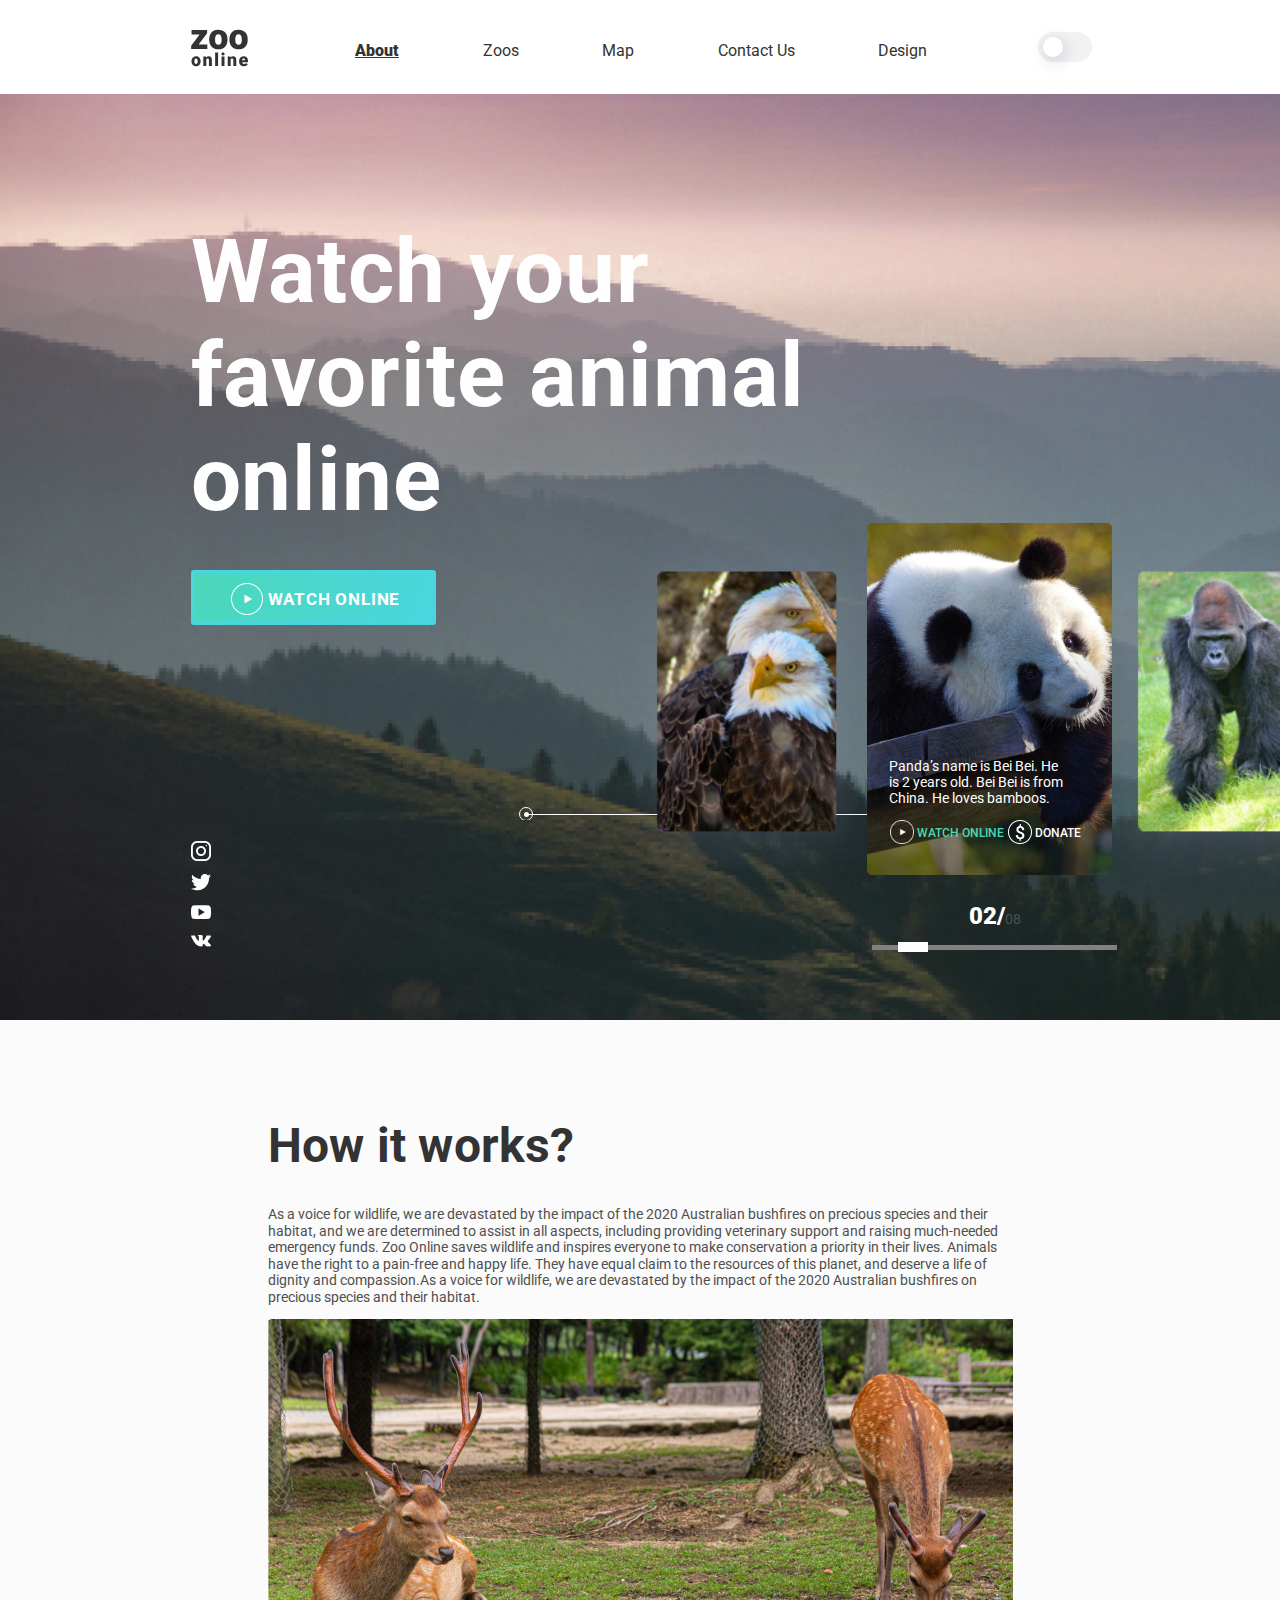
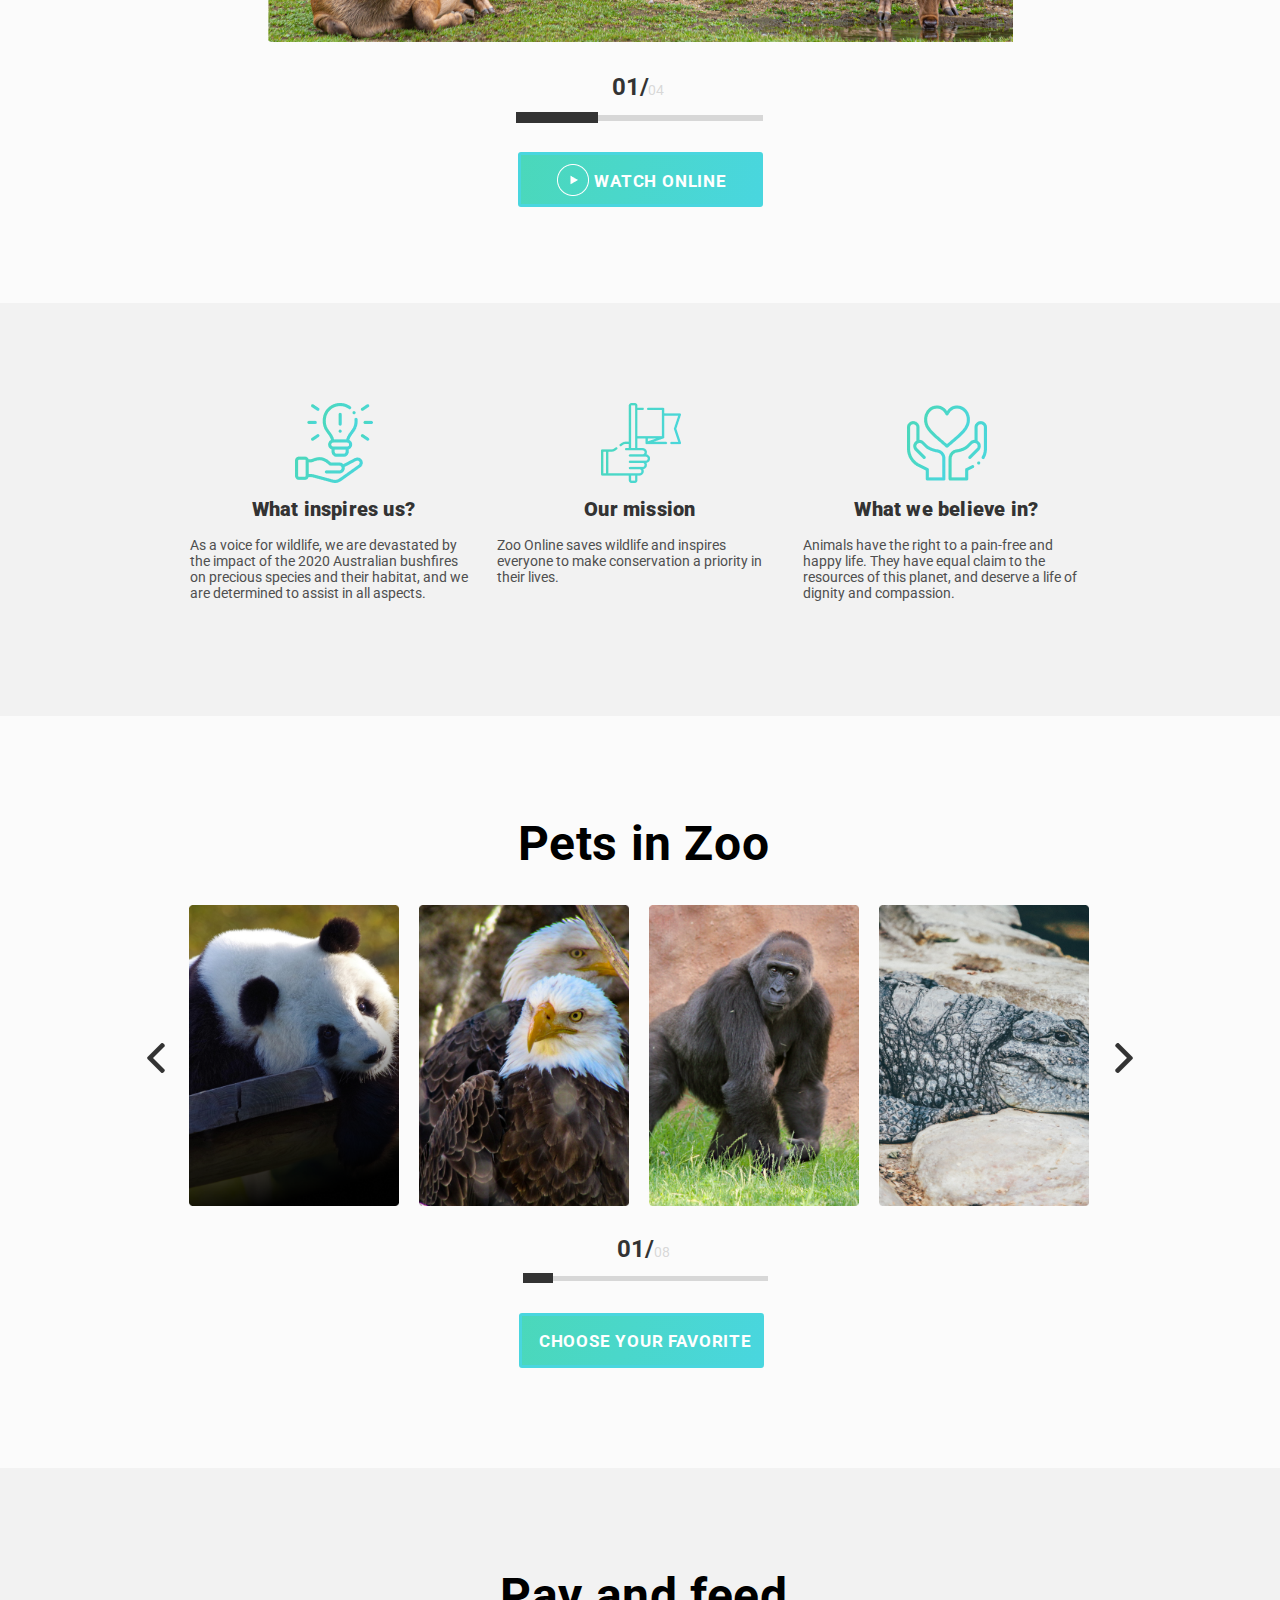
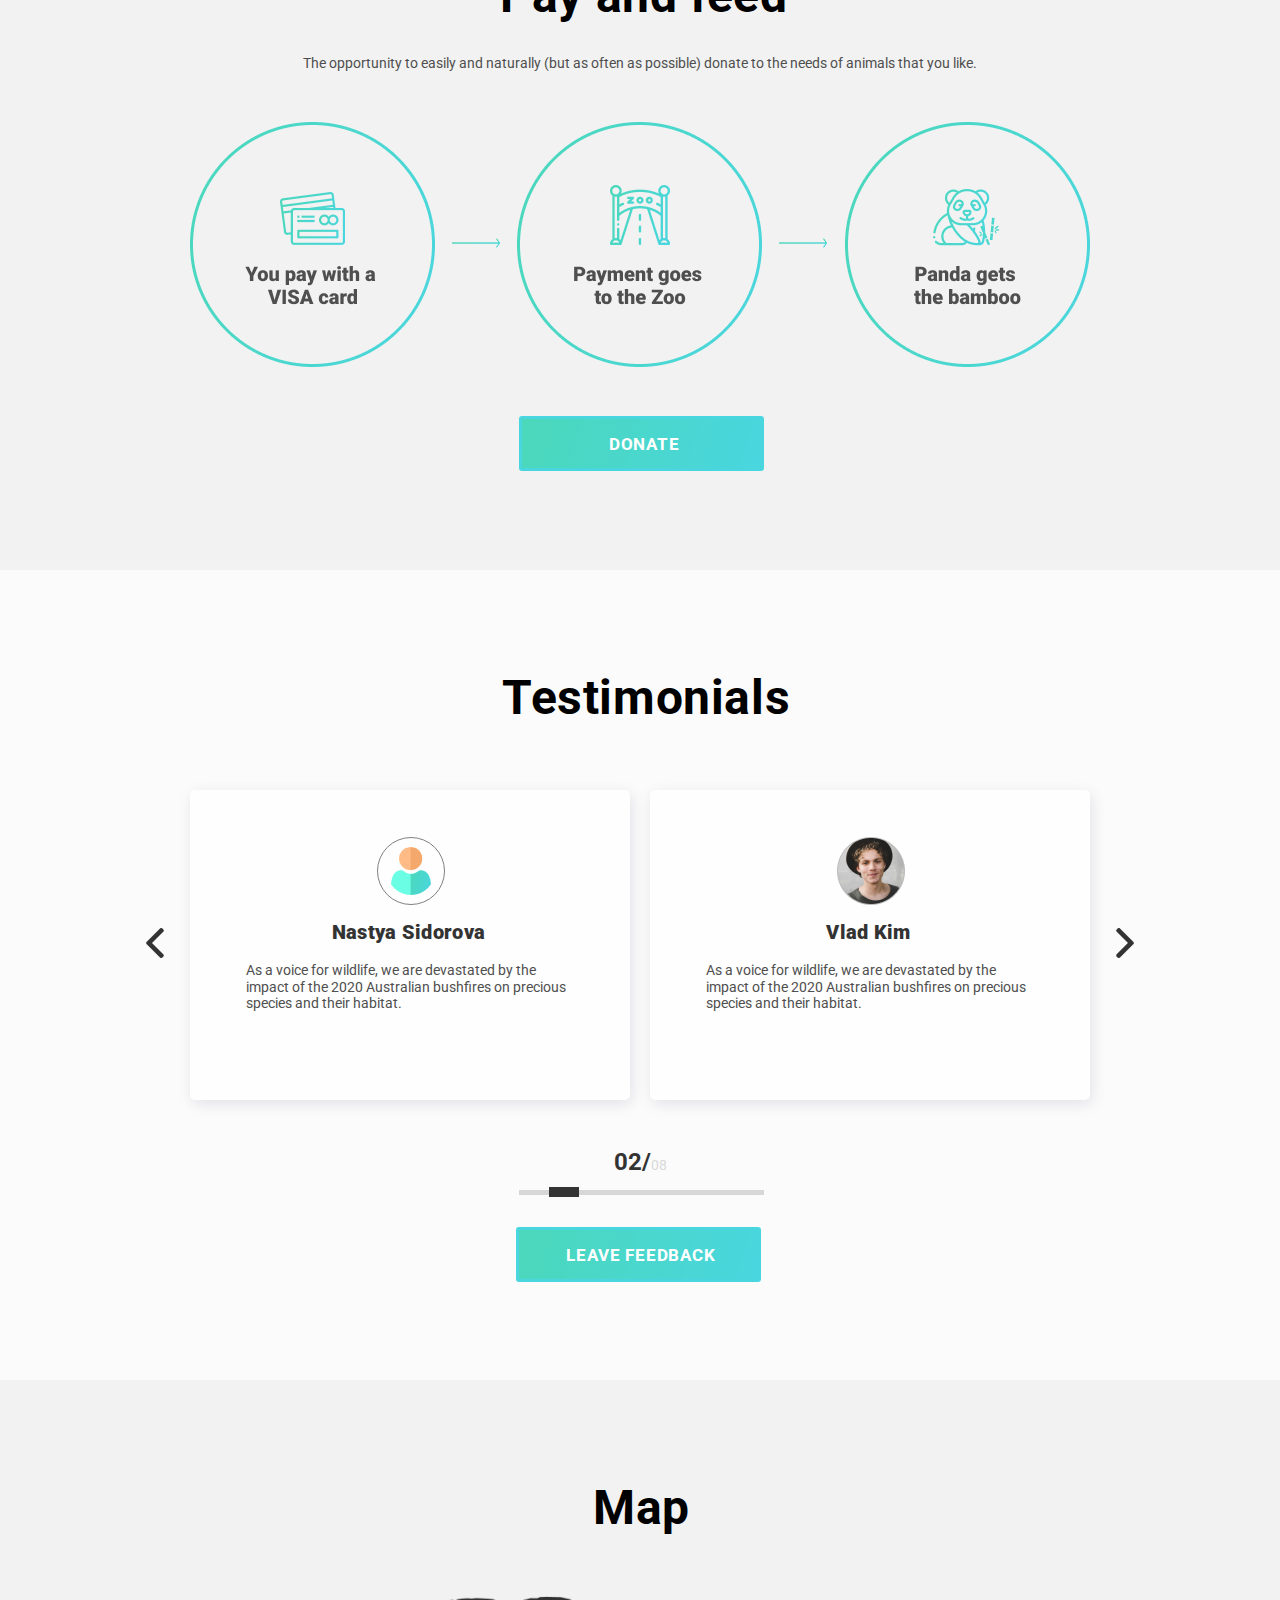
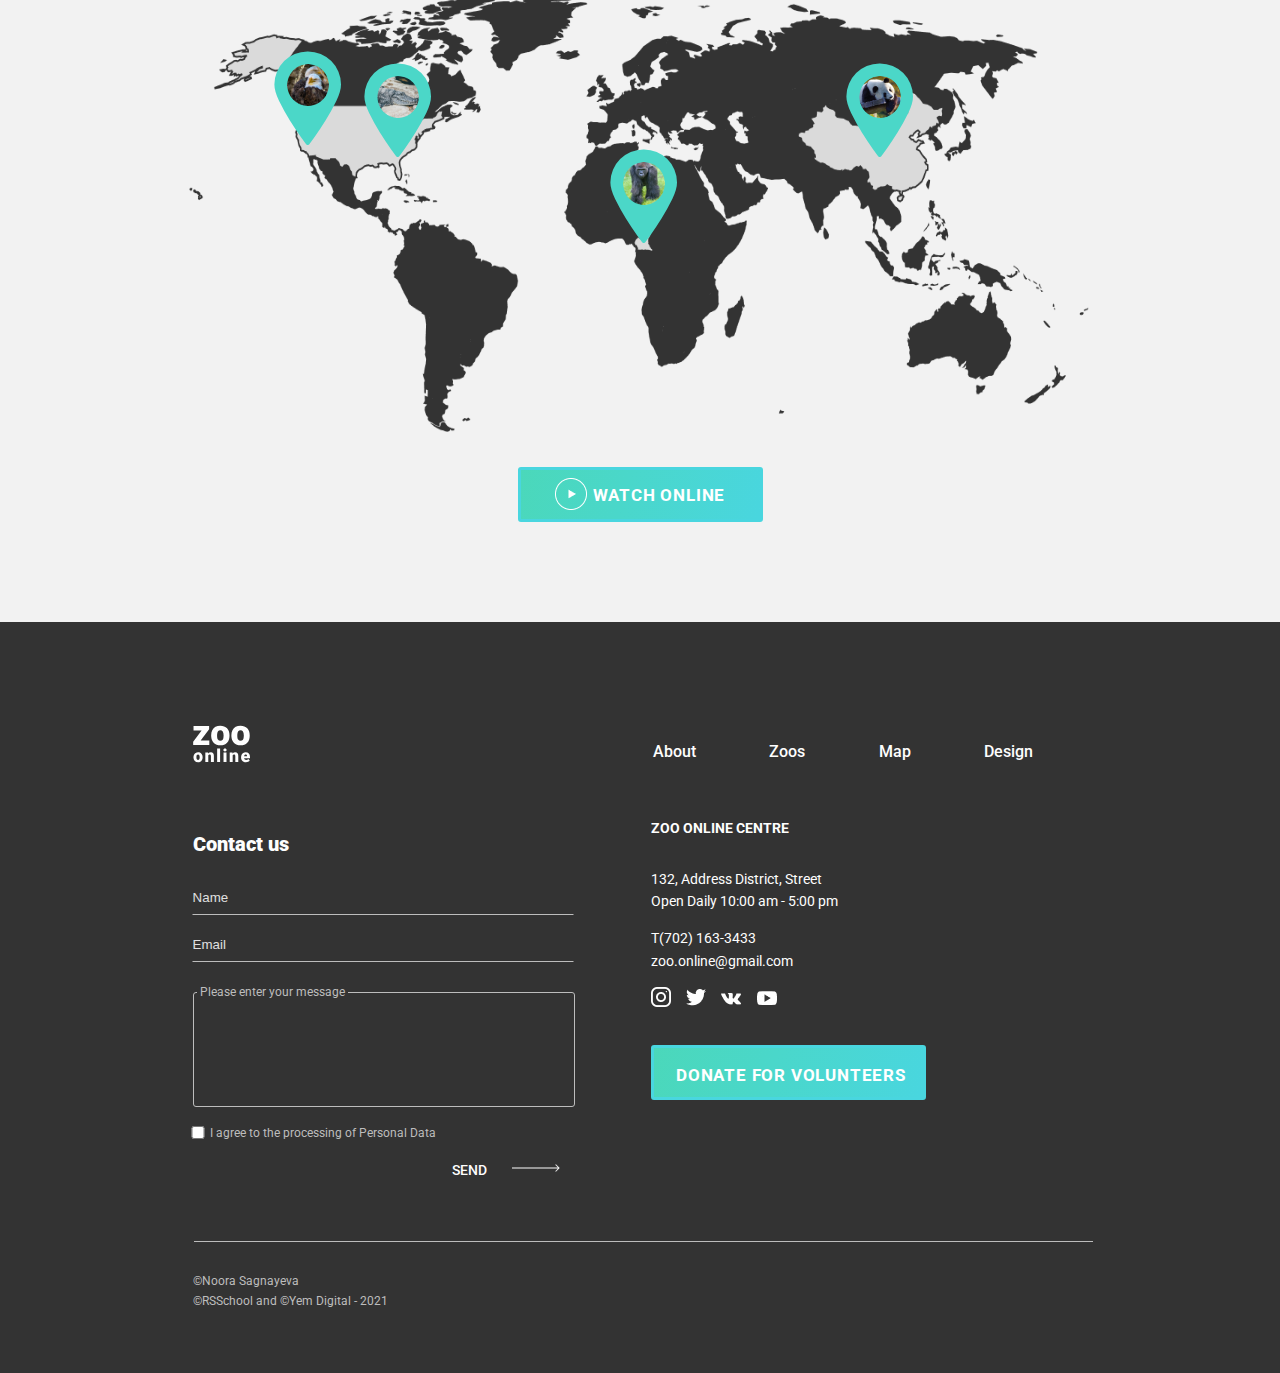
==== online-zoo/pages/Landing/html/index.html @ 0155530d "feat: corrected margins" ====
<!DOCTYPE html>
<html lang="en">
    <link rel="stylesheet" href="../css/style.css">
    <link rel="stylesheet" href="../css/stylefonts.css">

<head>
    <meta charset="UTF-8">
    <meta name="viewport" content="width=device-width, initial-scale=1.0">
    <link rel="preconnect" href="https://fonts.gstatic.com">

    <link href="https://fonts.googleapis.com/css2?family=Open+Sans&family=Roboto&display=swap" rel="stylesheet">
 

    <title>Online-ZOO</title>
    
</head>

<body>
 
    <div class="first_part" id="head">
        <div class="conteinerHead">    
             <header>
                <a href="#" class="icon"><img src="../../../assets/images/logo.svg" ></a> 
                
                 <ul class="firstUL">
                     <li><a  class="activehead" href="#no_scroll">About</a></li>
                     <li><a href="../../Zoos/html/index.html">Zoos</a></li>
                     <li><a href="../../Map/html/index.html">Map</a></li>
                     <li><a href="#footer">Contact Us</a></li>
                     <li><a href="https://www.figma.com/file/HKt5Nlx0jghQtJp6jW9q8F/zooApp?node-id=0%3A1">Design</a></li>
                 </ul>
                 <div class="switcher">
                     <img class="switcherBg" src="../../../assets/images/switcherbg.svg">
                     <img class="switcherRn" src="../../../assets/images/switcherRn.svg">
                 </div>
                 <div class="burger">
<img src="../../../assets/images/menu.png">
                 </div>
                 <h1 style="display: none;">Online Zoo</h1>
             </header>
        </div>  
    </div>
      <div class="thecond_part">
       <div class="conteinerFon">
           <div class="conteinerWatch" >
             <div class="watch">
                <h1>
                    Watch your favorite animal online
                </h1>
                <a href="../../Zoos/html/index.html">
                <button class="watchOnline1">
                    <img src="../../../assets/images/Play.png">
                    <p>WATCH ONLINE</p>
                </button></a>
            </div>
            <div class="animalSlider">
                <div class="lineOnAnimalSlider">
                    <div class="smallR"></div>
                    <div class="bigR"></div>
                    <div class="line"></div>
                </div>
               <div class="animalsOnSlider">
                   <ul>
                    <li><a href="#no_scroll"><img src="../../../assets/images/Eagle0.png" alt=""></a></li>
                    <li class="active">
                        <p class="animalShortInfo">
                            Panda’s name is Bei Bei. He 
                            is 2 years old. Bei Bei is from China. He loves bamboos.
                        </p>
                        <div class="animalbtns">
                         <a href="../../Zoos/html/index.html">   
                         <button class="animalbtn">
                             <img src="../../../assets/images/Play.png">
                             <p>WATCH ONLINE</p>
                         </button>
                        </a>
                        
                         <button class="animalbtn2">
                            <a><img src="../../../assets/images/WhiteRound.png"></a>
                            <a><img class="dolar" src="../../../assets/images/$.png"></a>
                            <p>donate</p>
                        </button>
                    </div>
                        <img src="../../../assets/images/Panda0.png" alt=""></li>
                    <li><a href="#no_scroll"><img src="../../../assets/images/Gorilla0.png" alt=""></a></li>
                    <li><a href="#no_scroll"><img src="../../../assets/images/Croco0.png" alt=""></a></li>
                    <li><a href="#no_scroll"><img src="../../../assets/images/Fox.png" alt=""></a></li>
                     </ul>
                </div>
                <div class="dearCounter counternull">
                    <p class="DnowW">02/</p>
                    <p class="SmaxW">08</p>
                </div>
                <div class="ponzynokNull">
                    <div class="ponzynokNullLinia"></div>
                    <div class="ponzynokNullBlock"></div>
                </div>
            </div>
         
         <div class="social">
                <ul class="thecondUL">
                    <li><a href="https://www.instagram.com/"><img src="../../../assets/images/instagram.png" alt=""></a></li>
                    <li><a href="https://twitter.com/"><img src="../../../assets/images/Twitter.png" alt=""></a></li>
                    <li><a href="https://www.youtube.com/"><img src="../../../assets/images/YouTube.png" alt=""></a></li>
                    <li><a href="https://vk.com/feed"><img src="../../../assets/images/VK.png" alt=""></a></li>
                    
                </ul>
            </div>
  
        </div> 
    </div>   
    </div>

    <div class="third_part">
        <div class="conteinerSmall howWorks">
            <div class="howWorks">
            <h1>How it works?</h1>
            <p>
                As a voice for wildlife, we are devastated by the impact of the 2020 
                Australian bushfires on precious species and their habitat, and we are
                 determined to assist in all aspects, including providing veterinary support
                  and raising much-needed emergency funds. Zoo Online saves wildlife and inspires
                   everyone to make conservation a priority in their lives. Animals have the right to 
                   a pain-free and happy life. They have equal claim to the resources of this planet, 
                   and deserve a life of dignity and compassion.As a voice for wildlife, we are devastated
                    by the impact of the 2020 Australian bushfires on precious species and their habitat.
            </p>
            <div class="dearImg"></div>
            <div class="dearCounter counterFirst">
                <p class="Dnow">01/</p>
                <p class="Smax">04</p>
            </div>
            <div class="ponzynokFirst">
                <div class="ponzynokFirstLinia"></div>
                <div class="ponzynokFirstBlock"></div>
            </div>
            <button class="watchOnline2">
                <a><img src="../../../assets/images/Play.png"></a>
                <p>WATCH ONLINE</p>
            </button>
            </div>
        </div>

    </div>

    <div class="fourth_part">
        <div class="conteinerProblem">
            <div class="problemscon">
            <ul class="problem">
            
            <li class="firstProblem">
                <img src="../../../assets/images/problem1.png">
                <h3>What inspires us?</h3>
                <p>As a voice for wildlife, we are devastated by 
                    the impact of the 2020 Australian bushfires on 
                    precious species and their habitat, and we are determined 
                    to assist in all aspects.
                </p>
            </li>
            <li class="thecondProblem">
                <img src="../../../assets/images/problem2.png">
                <h3>Our mission</h3>
                <p>Zoo Online saves wildlife and inspires
                     everyone to make conservation a priority 
                     in their lives. 
                </p>
            </li>
            <li class="thirdProblem">
                <img src="../../../assets/images/problem3.png">
                <h3>What we believe in?</h3>
                <p>Animals have the right to a pain-free and happy 
                    life. They have equal claim to the resources of this
                     planet, and deserve a life of dignity and compassion.
                </p>
            </li>
        </ul>
         </div>
        </div>

    </div>


    <div class="fifth_part">
        <div class="conteinerPets">
            <div class="petsInZoo">
            <h1>Pets in Zoo</h1>
     
                <ul class="thecondSlider">
                    <li class="arrow"><a href=""><img src="../../../assets/images/Left.png" alt=""></a></li>
                    <li class="pet pet1">
                        <div class="petInzoomove">
                        <p class="animalShortInfo petsInZooinf2">
                            Panda’s name is Bei Bei. He 
                            is 2 years old. Bei Bei is from China. He loves bamboos.
                        </p>
                         <button class="animalbtn petsInZooinf2">
                             <a><img src="../../../assets/images/Play.png"></a>
                             <p>WATCH ONLINE</p>
                         </button>
                         <button class="animalbtn2 petsInZooinf2">
                            <a><img src="../../../assets/images/WhiteRound.png"></a>
                            <a><img class="dolar" src="../../../assets/images/$.png"></a>
                            <p>donate</p>
                        </button>
                        </div>
                        <div class="petcover"></div>
                        <a href="#no_scroll"><img class="pet" src="../../../assets/images/Panda.png" alt=""></a></li>
                    <li class="pet pet2">
                        <div class="petInzoomove">
                            <p class="animalShortInfo petsInZooinf2">
                                Panda’s name is Bei Bei. He 
                                is 2 years old. Bei Bei is from China. He loves bamboos.
                            </p>
                             <button class="animalbtn petsInZooinf2">
                                 <a><img src="../../../assets/images/Play.png"></a>
                                 <p>WATCH ONLINE</p>
                             </button>
                             <button class="animalbtn2 petsInZooinf2">
                                <a><img src="../../../assets/images/WhiteRound.png"></a>
                                <a><img class="dolar" src="../../../assets/images/$.png"></a>
                                <p>donate</p>
                            </button>
                            </div>
                            <div class="petcover"></div>
                            <div class=""></div><a href="#no_scroll"><img class="pet" src="../../../assets/images/Eagle.png" alt=""></a></li>
                    <li class="pet pet3">
                        <div class="petInzoomove">
                            <p class="animalShortInfo petsInZooinf2">
                                Panda’s name is Bei Bei. He 
                                is 2 years old. Bei Bei is from China. He loves bamboos.
                            </p>
                             <button class="animalbtn petsInZooinf2">
                                 <a><img src="../../../assets/images/Play.png"></a>
                                 <p>WATCH ONLINE</p>
                             </button>
                             <button class="animalbtn2 petsInZooinf2">
                                <a><img src="../../../assets/images/WhiteRound.png"></a>
                                <a><img class="dolar" src="../../../assets/images/$.png"></a>
                                <p>donate</p>
                            </button>
                            </div>
                            <div class="petcover"></div>
                            <a href="#no_scroll"><img class="pet" src="../../../assets/images/Gorilla.png" alt=""></a></li>
                    <li class="pet pet4">
                        <div class="petInzoomove">
                            <p class="animalShortInfo petsInZooinf2">
                                Panda’s name is Bei Bei. He 
                                is 2 years old. Bei Bei is from China. He loves bamboos.
                            </p>
                             <button class="animalbtn petsInZooinf2">
                                 <a><img src="../../../assets/images/Play.png"></a>
                                 <p>WATCH ONLINE</p>
                             </button>
                             <button class="animalbtn2 petsInZooinf2">
                                <a><img src="../../../assets/images/WhiteRound.png"></a>
                                <a><img class="dolar" src="../../../assets/images/$.png"></a>
                                <p>donate</p>
                            </button>
                            </div>
                            <div class="petcover"></div><a href="#no_scroll"><img class="pet" src="../../../assets/images/Croco.png" alt=""></a></li>
                    <li class="arrow" ><a href="#no_scroll"><img src="../../../assets/images/Right.png" alt=""></a></li>
                </ul>
                <div class="dearCounter thecondCounter">
                    <p class="Dnow">01/</p>
                    <p class="Smax">08</p>
                </div>
                <div class="ponzynokThecond">
                    <div class="ponzynokThecondBlock"></div>
                    <div class="ponzynokThecondLinia"></div>
                </div>
                <a href="../../Map/html/index.html">
                <button class="choose">
                    <p>choose your favorite</p>
                </button>
            </a>
            </div>
        </div>
    </div>

    <div class="six_part">
        <div class="conteinerDon">
            <div class="donate">
                <h1>Pay and feed</h1>
                <p>The opportunity to easily and naturally (but as often as possible)
                    donate to the needs of animals that you like.</p>
                <ul>
                    <li class=""><a href="#no_scroll"><img src="../../../assets/images/donate1.png" alt=""></a></li>
                    <li class="smallArrow"><a href="#no_scroll"><img class="pet" src="../../../assets/images/Arrow.png" alt=""></a></li>
                    <li class=""><a href="#no_scroll"><img class="pet" src="../../../assets/images/donate2.png" alt=""></a></li>
                    <li class="smallArrow"><a href="#no_scroll"><img class="pet" src="../../../assets/images/Arrow.png" alt=""></a></li>
                    <li class=""><a href="#no_scroll"><img class="pet" src="../../../assets/images/donate3.png" alt=""></a></li>
                </ul>
                <button class="choose">
                    <p>donate</p>
                </button>
            </div>
        </div>
    </div>

    <div class="seven_part">
        <div class="conteinerPeopl">
            <div class="people">
                <h1>Testimonials</h1>
                <ul>
                    <li class="arrow"><a href="#no_scroll"><img src="../../../assets/images/Left.png" alt=""></a></li>
                    <li>
                        <div class="users">
                            <img class="user1" src="../../../assets/images/user1.png">
                            <h3>Nastya Sidorova</h3>
                            <p>As a voice for wildlife, we are devastated by the impact 
                                of the 2020 Australian bushfires on precious species and their habitat.</p>
                        </div>
                    </li>
                    <li>
                        <div class="users">
                            <img class="user2"src="../../../assets/images/user2.png">
                            <h3>Vlad Kim</h3>
                            <p>As a voice for wildlife, we are devastated by the impact of
                                 the 2020 Australian bushfires on precious species and their habitat.</p>
                        </div>
                    </li>
                    <li class="arrow" ><a href="#no_scroll"><img src="../../../assets/images/Right.png" alt=""></a></li>
                </ul>
                <div class="dearCounter thirdCounter">
                    <p class="Dnow">02/</p>
                    <p class="Smax">08</p>
                </div>
                <div class="ponzynokThird">
                    <div class="ponzynokThirdBlock"></div>
                    <div class="ponzynokThirdLinia"></div>
                </div>
                <button class="choose">
                    <p>Leave feedback</p>
                </button>
            </div>
        </div>
    </div>


    <div class="eight_part">
        <div class="conteinerMap">
            <div class="map">
                <h1>Map</h1>
                <img class="mapImg" src="../../../assets/images/Map.png">
                <div class="point point1">
                    <div class="icon-icon-marker">
                    <img class="location"src="">
                    <img class="pointPic" src="../../../assets/images/GorillaR.png">
                    </div>
                    <div class="info info1">
                        <img src="../../../assets/images/GorillaR.png">
                        <div>
                            <h4>West End Bald Eagle</h4>
                            <div class="mapText">
                            <p class="mapTextBold">Region:</p><p><span class="mapTextBoldSP">Region:</span> on an island near Los Angeles</p>
                            </div>
                            <div class="mapText">
                                <p class="mapTextBold">Population:</p><p><span class="mapTextBoldSP">Population:</span> more than 270 pairs in 2013</p>
                            </div>
                        </div>
                    </div>
                </div>
                <div class="point point2">
                    <div class="icon-icon-marker">
                    <img class="location"src="">
                    <img class="pointPic" src="../../../assets/images/CrocoR.png">
                    </div>
                    <div class="info info2">
                        <img src="../../../assets/images/CrocoR.png">
                        <div>
                            <h4>West End Bald Eagle</h4>
                            <div class="mapText">
                            <p class="mapTextBold">Region:</p><p><span class="mapTextBoldSP">Region:</span> on an island near Los Angeles</p>
                            </div>
                            <div class="mapText">
                                <p class="mapTextBold">Population:</p><p><span class="mapTextBoldSP">Population:</span> more than 270 pairs in 2013</p>
                            </div>
                        </div>
                    </div>
                </div>
                <div class="point point3">
                    <div class="icon-icon-marker">
                    <img class="location"src="">
                    <img class="pointPic" src="../../../assets/images/EagleR.png">
                </div>
                    
                    <div class="info info3">
                        <img src="../../../assets/images/Eagle1.png">
                        <div>
                            <h4>West End Bald Eagle</h4>
                            <div class="mapText">
                            <p class="mapTextBold">Region:</p><p><span class="mapTextBoldSP">Region:</span> on an island near Los Angeles</p>
                            </div>
                            <div class="mapText">
                                <p class="mapTextBold">Population:</p><p><span class="mapTextBoldSP">Population:</span> more than 270 pairs in 2013</p>
                            </div>
                        </div>
                    </div>
                </div>
                <div class="point point4">
                    <div class="icon-icon-marker">
                    <img class="location"src="">
                    <img class="pointPic" src="../../../assets/images/pandaR.png">
                    </div>
                    <div class="info info4">
                        <img src="../../../assets/images/pandaR.png">
                        <div>
                            <h4>West End Bald Eagle</h4>
                            <div class="mapText">
                            <p class="mapTextBold">Region:</p><p><span class="mapTextBoldSP">Region:</span> on an island near Los Angeles</p>
                            </div>
                            <div class="mapText">
                                <p class="mapTextBold">Population:</p><p><span class="mapTextBoldSP">Population:</span> more than 270 pairs in 2013</p>
                            </div>
                        </div>
                    </div>

                </div>
                <a href="../../Zoos/html/index.html">
                <button class="watchOnline3">
                    
                    <img src="../../../assets/images/Play.png">
                    <p>WATCH ONLINE</p>
                </button>
            </a>
            </div>
        </div>
    </div>

    <div class="nine_part">
        <div class="footercon">
            <footer id="footer">
                <div class="footertop">
                <div class="leftpart">
                <a href="#head" title="Online Zoo, Yem Digital, Rolling Scopes School"><img src="../../../assets/images/Logolight.svg"></a>
                <ul class="footerlinks">
                    <li><a href="#">About</a></li>
                    <li><a href="../../Zoos/html/index.html">Zoos</a></li>
                    <li><a href="../../Map/html/index.html">Map</a></li>
                    <li><a href="https://fonts.googleapis.com/css2?family=Open+Sans&family=Roboto&display=swap">Design</a></li>
                </ul>  
                <button class="footerbtn">
                    <p>donate for volunteers</p>
                </button>
                </div>
                <div class="centerpart">
                <div class="formholder">
                    <h3>Contact us</h3>
                    
                    <form class="footerform">
                        <input type="text" placeholder="Name" name="name" required>
                        <input type="email" placeholder="Email" name="email" required>
                        
                        <fieldset>
                            <legend>Please enter your message</legend>
                            <textarea  maxlength=280 class="textmessage" required></textarea>
                        </fieldset>
                        <div class="footercheck">
                            <input type="checkbox"class="checkbox" id="check" required >
                            <label for="ckeck">I agree to the processing of Personal Data</label>
                        </div>
                        <button type="submit">
                            <h3>SEND</h3>
                            <img src="../../../assets/images/Arrowfooter.png">
                        </button>
                    </form>
                </div>
                <div class="footerInfo">
                    <h4>ZOO Online Centre</h4>
                    <p>132, Address District, Street<p>
                    <p>Open Daily 10:00 am - 5:00 pm</p>
                    <p>T<a href="tel:">(702) 163-3433</a></p>
                    <a href="mailto:zoo.online@gmail.com"> <p>zoo.online@gmail.com</p></a>
                    <ul class="footerlinks soc">
                        <li><a href="https://www.instagram.com/"><img src="../../../assets/images/instagram.png" alt=""></a></li>
                        <li><a href="https://twitter.com/"><img src="../../../assets/images/Twitter.png" alt=""></a></li>
                        <li><a href="https://vk.com/feed"><img src="../../../assets/images/VK.png" alt=""></a></li>
                        <li><a href="https://www.youtube.com/"><img src="../../../assets/images/YouTube.png" alt=""></a></li>
                    </ul>
                    <button class="footerbtn2">
                        <p>donate for volunteers</p>
                    </button>
                </div>
                </div>

            </div>
            <address class="footerdown">
                <div>
                <a href="mailto:"><p>©Noora Sagnayeva</p></a>
                <a href="mailto:"><p>©RSSchool and ©Yem Digital - 2021</p></a> 
                 </div>
            </address>
            </footer>
        </div>
    </div>
<!--
    <div class="nine_part">
        <div class="footercon">
            <footer id="footer">
                <div class="footertop">
                <div class="leftpart">
                <a href="#head" title="Online Zoo, Yem Digital, Rolling Scopes School"><img src="../../../assets/images/Logolight.svg"></a>
                    <h3>Contact us</h3>
                    <form class="footerform">
                        <input type="text" placeholder="Name" name="name" required>
                        <input type="email" placeholder="Email" name="email" required>
                        
                        <fieldset>
                            <legend>Please enter your message</legend>
                            <textarea  maxlength=280 class="textmessage" required></textarea>
                        </fieldset>
                        <div class="footercheck">
                            <input type="checkbox"class="checkbox" id="check" required >
                            <label for="ckeck">I agree to the processing of Personal Data</label>
                        </div>
                        <button type="submit">
                            <h3>SEND</h3>
                            <img src="../../../assets/images/Arrowfooter.png">
                        </button>
                    </form>
                </div>
                <div class="centerpart">
                    <ul class="footerlinks">
                        <li><a href="#">About</a></li>
                        <li><a href="../../Zoos/html/index.html">Zoos</a></li>
                        <li><a href="../../Map/html/index.html">Map</a></li>
                        <li><a href="#no_scroll">Design</a></li>
                    </ul>
                    <h4>ZOO Online Centre</h4>
                    <p>132, Address District, Street<p>
                    <p>Open Daily 10:00 am - 5:00 pm</p>
                    <p>T<a href="tel:">(702) 163-3433</a></p>
                    <a href="mailto:zoo.online@gmail.com"> <p>zoo.online@gmail.com</p></a>
                    <ul class="footerlinks soc">
                        <li><a href="https://www.instagram.com/"><img src="../../../assets/images/instagram.png" alt=""></a></li>
                        <li><a href="https://twitter.com/"><img src="../../../assets/images/Twitter.png" alt=""></a></li>
                        <li><a href="https://vk.com/feed"><img src="../../../assets/images/VK.png" alt=""></a></li>
                        <li><a href="https://www.youtube.com/"><img src="../../../assets/images/YouTube.png" alt=""></a></li>
                        
                    </ul>
                </div>
                <div class="rightpart">
                    <button class="footerbtn">
                        <p>donate for volunteers</p>
                    </button>
                </div>
            </div>
            <address class="footerdown">
                <div>
                <a href="mailto:"><p>©Noora Sagnayeva</p></a>
                <a href="mailto:"><p>©RSSchool and ©Yem Digital - 2021</p></a> 
                 </div>
            </address>
            </footer>
        </div>
    </div>
-->
    </body>
    </html>
---- online-zoo/pages/Landing/css/style.css ----
html,body{
    height: 100%;
    width: 100%;
    margin:0 auto;
    padding: 0;
    font-family: Roboto;
    font-style: normal;
    font-weight: normal;
   
  
}
p{
    font-family: Roboto;
    font-style: normal;
    font-weight: normal;
    font-size: 14px;
    line-height: 16px;
    text-align: center;
    color: #4F4F4F;
}

ul{
list-style-type: none;
}
a{
    text-decoration: none;
}













.first_part{
    background-color: #FFFFFF;
    height: 94px;
    overflow: hidden;
}
.conteinerHead{
    margin:0 auto;
    display: flex;
    align-items: center;
    justify-content: center;
    
}
header{
    overflow: hidden;
    width: 1920px;
    display: flex;
    
}
.icon{
    margin-top: 26px;
    height: 42px;
    margin-left: 7.86%;
}
ul.firstUL{
    list-style-type: none;
    display:inline-flex;
    align-items: center;
    justify-content:space-between;
    margin-left:22.17%;
    margin-top: 41px;
   
}
.firstUL li{
    font-size: 16px;
    line-height: 19px;
    white-space: nowrap;
    margin-right: 35.12%;
    color: #333333;
}
.firstUL a{
    color: #333333;
    text-decoration: none;
}
.firstUL a.activehead{
text-decoration: underline;
font-weight: 900;
cursor:default;
}
a:hover{
    color:#55c3df;
    
}
a.activehead:hover{
    color:#333333;
}

.switcher{
    margin-top: 15px;
    margin-left: 41.65%;
}
.switcherBg{
    position: absolute;
    margin-top: 17px;
    margin-left: 8px;
    height: 30px;
    
}
.switcherRn:hover{
    transform: scale(1.1);
}
.switcherRn{
    position: absolute;
    margin-top: 11px;
    margin-right:0px ;
    color: aqua;
    font-size: 20px;
    
}
.burger{
    display: none;
}
.burger:hover{
    animation: burger 1s;
}
@keyframes burger {
0%{
    transform: rotate(0deg);
}
25%{
    transform: rotate(10deg);
}
75%{
    transform: rotate(-20deg);
}
}










.thecond_part{
    
    background-image: url("../../../assets/images/mountains.png");
    background-size: cover;
    overflow: hidden;
    height: 940px;
padding: 0;
}
.conteinerFon{
    
    margin:0 auto;
    display: flex;
    align-items: center;
    justify-content: center;
}
.conteinerWatch{
    width: 1920px;  
    
}
.watch{
    
    padding: 145px 0px 0px 18.75%;
    width: 793px;
height: 208px;
letter-spacing: 0.9px;

}
.thecondUL{
    
    padding: 0;
    margin-top: -94px;
    padding-left: 152px;
    list-style-type: none;
    align-items: center;
    
}
.thecondUL li{
    margin-bottom: 9px;
}
.thecondUL li img:hover{
    transform: translateX(5px);
    transition: 0.4s;
}


.watch h1{
    font-weight:bolder;
    color: #FEFEFE;
    font-family: Roboto;
    font-style: Black;
    font-size: 89px;
    line-height: 104px;
}
.watchOnline1{

    width: 245px;
    height: 55px;
    background: linear-gradient(106.89deg, #4BD8B5 -14.32%, #49D6DF 100.68%);
    border-radius: 3px;
    margin-top: -21px;
    display: flex;
    border: solid #49D6DF  ;
}
.watchOnline1:hover{
    background: chocolate;
    border: solid chocolate;
}
.watchOnline1 img{
    height: 32px;
    padding-left: 31px;
    padding-top: 9px;
}
.watchOnline1 p{
    
    font-size: 17px !important;
    line-height: 21px;
    text-align: center;
    text-transform: uppercase;
    color: #FFFFFF !important;
    letter-spacing: 0.8px;
    font-weight: bolder;
    margin: 15px 0 0 5px;
}
.animalShortInfo{
    
    width: 180px;
    position: absolute;
    margin-top: 232px;
    margin-left: 22px;
    word-wrap: wrap;
    font-weight: normal;  
font-size: 14px;
line-height: 17px;
text-align: left;

color: #FFFFFF;
}
.animalbtn{
    position: absolute;
    display: flex;
    width: 213px;
    background:none ;
    border: none;
    margin-left: 17px;
    margin-top: 283px;
}
.animalbtn:hover{
    transform: scale(1.05);
}
.animalbtn img{
    width: 24px;
    margin-top: 10px;
}

.animalbtn p{
    font-weight: 500;
    font-size: 12px;
    line-height: 14px;
    text-align: center;
    text-transform: uppercase;
    color: #4BD8B5;
    margin: 0;
    margin-top:16px;
    margin-left: 3px;

}
.animalbtn2{
    position: absolute;
    display: flex;
    width: 213px;
    background:none ;
    border: none;
    margin-left: 140px;
    margin-top: 283px;
}
.animalbtn2:hover{
    transform: scale(1.05);
}
.animalbtn2 img{
    width: 24px;
    margin-top: 10px;
}
.dolar{
    margin: 0;
    margin-left: -24px;
    margin-top: 14px !important;
width: 10px !important;
}
.animalbtn2 p{
    font-weight: 500;
    font-size: 12px;
    line-height: 14px;
    text-align: center;
    text-transform: uppercase;
    color: #fff;
    margin: 0;
    margin-top:16px;
    margin-left: 3px;

}
.animalSlider{
   
    display: inline;
    overflow: scroll;
   
}
.lineOnAnimalSlider{
    position: absolute;
width: 1060px;
height: 13px;
display: flex;
margin-top: 234px ;
margin-left:839px;
overflow: hidden;
}
.smallR{
 
    position: absolute;
    height: 5px;
    width: 5px;
    background-color: #FFFFFF;
    border-radius: 50%;
    margin: 4.5px 0px 0px 4.5px;
}
.bigR{
    position: absolute;
    height: 12px;
    width: 12px;
    border-radius: 50%;
    border: solid 1px #FFFFFF ;
}
.line{
    position: relative;
    width: 1063px;
    height: 1px;
    background-color: #FEFEFE;
    margin: 6.5px 0px 0px 6.5px;
    overflow: hidden;
}
.animalsOnSlider{
    
    position: relative;
    z-index: 1000;
display: flex;
padding: 0; 
list-style-type: none;
padding-top: 90px;
margin-left:931px;


}
.animalsOnSlider ul{
    margin: 0;
    padding: 0;
    display: flex;
    align-items:center;
    margin-top: -2px;
    
}
.animalsOnSlider  ul li{
    
    margin-right:-55px;
}
.active{
    margin-top: -35px;
    margin-right: 2px !important;
    margin-left: 45px !important;
}
.counternull{
    margin-top: -9px !important;
    margin-left: 33.5%;
}
.DnowW{
    font-style: normal;
    font-weight: 900;
    font-size: 24px;
    line-height: 28px;
    color: #FEFEFE !important;

}
.ponzynokNull{
    display: flex;
    justify-content: center;
    margin-top: -12px;
    margin-left: 34%;
}
.ponzynokNull:hover{
    transform: scale(1.05);
}
.ponzynokNullBlock{
    position: absolute;
    margin-right: 163px;
    width: 30px;
    height: 10px;
    background: rgba(254,254,254, 1);


}
.ponzynokNullLinia{
    position: absolute;
    margin-top:3px ;
    width: 245px;
    height: 5px;
    background-color: rgba(129,129,129);
}









.third_part{
    
    background-color: rgb(251, 251, 251);
    height: 883px;
    overflow: hidden;
}
.conteinerSmall{
   
    
    margin:0 auto;
    display: flex;
    align-items: center;
    justify-content: center;
    
}
.howWorks{
    width: 790px;
    padding-top: 33px;
    
}
.conteinerSmall h1{
    
    font-size: 48px;
line-height: 56px;
color: #333333;
letter-spacing: 0.2px;
}
.conteinerSmall p{
  text-align: left;
  width: 790px;
  line-height: 17px;
}
.dearImg{
    background-image: url(../../../assets/images/di.png);
    width: 790px;
    height: 323px;
margin-top: 29px;
margin-bottom: 7px;
}
.dearCounter{
    margin-top: 1px;
    display: flex;
    align-items: baseline;
    justify-content: center;
}
.dearCounter p.Dnow{
    margin-left:46.5% ;
    font-size: 24px;
    font-style: normal;
    line-height: 28px;
    letter-spacing: 0em;
    color: rgba(51, 51, 51);
    font-weight: bolder;
}
.dearCounter p.Smax{
    margin-left:-44.5% ;
    letter-spacing: 0em;
    color: rgba(189, 189, 189, 0.57);

}
.ponzynokFirst{
    display: flex;
    justify-content: center;
    margin-top: -13px;
}
.ponzynokFirst:hover{
    transform: scale(1.05);
}
.ponzynokFirstBlock{
    position: absolute;
    margin-right: 183px;
    width: 62px;
    height: 11px;
    background: rgba(51, 51, 51, 1);


}
.ponzynokFirstLinia{
    position: absolute;
    margin-top:3px ;
    width: 245px;
    height: 6px;
    background-color: rgba(189, 189, 189, 0.57);
}
.watchOnline2{
    width: 245px;
    height: 55px;
    background: linear-gradient(106.89deg, #4BD8B5 -14.32%, #49D6DF 100.68%);
    border-radius:3px;
    margin-top: 40px;
    margin-left: 34.5%;
    display: flex;
    border: solid #49D6DF  ;
}
.watchOnline2:hover{
    background: chocolate;
    border: solid chocolate;
}
.watchOnline2 img{
    height: 32px;
    margin-left: 29px;
    margin-top: 7px;
}
.watchOnline2 p{
    margin:0;
    margin-top: 13px;
    margin-left: -18px;
    font-size: 17px ;
    line-height: 21px;
    text-align: center;
    text-transform: uppercase;
    color: #FFFFFF !important;
    letter-spacing: 0.8px;
    font-weight: bolder;
}







.fourth_part{
    background-color: #F2F2F2;
    height: 413px;
    overflow: hidden;
}
.conteinerProblem{
    margin:0 auto;
    padding-top: 100px;
    justify-content: center;
   display: flex;
    
}
.problemscon{
    width: 1920px;
    display: flex;
}
.problem{
  margin: 0;
    margin-left: 16.7%;
    display: flex;
    list-style-type: none;
}
.problem li{
    margin-right: 30px;
}
.problem img{
    padding-left: 150px;
}
.firstProblem{
    display: inline;
    justify-content: center;
    align-items: center;
    justify-items: center;
}
.problem h3{
font-style: normal;
font-weight: 900;
font-size: 20px;
line-height: 23px;
text-align: center;
color: #333333;
margin-top: 11px;
margin-bottom: 0;
margin-left: -4px;
letter-spacing: 0.1px;

}
.problem p{
    text-align: left;
    width: 380px;
    height: 64px;
    margin-top: 16px;
    
}










.fifth_part{
    background-color: rgb(251, 251, 251);
    height: 854px;
    overflow: hidden;
}
.conteinerPets{
    margin:0 auto;
    display: flex;
    justify-content: center;
}
.petsInZoo{
    width: 1920px;
    padding-top: 100px;
   
}
.petsInZoo h1{
    margin: 0;
    padding-left: 43.5%;
   padding-top: 0px;
    font-size: 48px;
line-height: 56px;
letter-spacing: 0.6px;
}
.thecondSlider{
    display: flex;
    list-style-type: none;
    padding: 0;
    padding-top: 19px;
    margin-left: 35px;
    align-items: center;
    justify-content: center;
}
.thecondSlider li.pet{
    margin-right: 29.4px;
}

.thecondSlider li.arrow{
  
    margin-right: 15px;
    margin-left: -20px;
    padding-right:7px ;
    padding-left: 10px;
}
.arrow:hover{
    transform: rotate(360deg);
    transition: 0.7s;
}
.thecondSlider img.pet{
    height: 399px ;
    width: 278px;
   
}
.thecondCounter{
    
    margin-top: -14.5px;
    padding-top: 0;
    padding-left: 3px;
}

.thecondCounter P:nth-child(1){
   margin-left: 0;
   margin-right: 0;
}
.thecondCounter P:nth-child(2){
    margin-left: 0;
    margin-right: 0;
 }
.ponzynokThecond{
    display: flex;
    justify-content: center;
    margin-top: -12.5px;
    padding-left: 2px;
}
.ponzynokThecond:hover{
    transform: scale(1.05);
}
.ponzynokThecondBlock{
    position: absolute;
    margin-right: 215px;
    width: 30px;
    height: 10px;
    background: rgba(51, 51, 51, 1);
    z-index: 2;


}
.ponzynokThecondLinia{
    position: absolute;
    margin-top:3px ;
    width: 245px;
    height: 5px;
    background-color: rgba(189, 189, 189, 0.57);
}

.choose{
    width: 245px;
    height: 55px;
    background: linear-gradient(106.89deg, #4BD8B5 -14.32%, #49D6DF 100.68%);
    border-radius: 3px;
    margin-top: 40px;
    margin-left: 43.5%;
    display: flex;
    border: solid #49D6DF  ;
}
.choose:hover{
    background: chocolate;
    border: solid chocolate;
}

.choose p{
    margin-top: 0;
    padding: 14px 0 0 8px;
    letter-spacing: 0;
    font-size: 17px ;
    line-height: 21px;
    text-align: center;
    text-transform: uppercase;
    color: #FFFFFF ;
    white-space: nowrap;
    letter-spacing: 0.8px;
    font-weight: bolder;
}
.petsInZooinf{
    
    margin: 0;
    margin-top: 270px;
    margin-left: 1%;
}
.petsInZooinf2:nth-child(3){
    margin-top: 322px;
    margin-left: 139px;
}
.petsInZooinf2:nth-child(2){
    margin-top: 322px;
    margin-left: 16px;
}
.petsInZooinf2:nth-child(1){
    margin-top: 270px;
    margin-left: 21px;
    
}
.petInzoomove{
    z-index: 3;
    position: absolute;
    margin-top: 130px;
    opacity: 0;

}

.pet:hover .petInzoomove{

    transform: translateY(-130px) ;
    transition: 0.5s;
    opacity: 1;
}
.pet:not(:hover) .petInzoomove{
    transform: translateY(-90px);
    transition: 0.5s;
    opacity: 0;
}
.pet .petcover{
    background-color:rgba(0,0,0);
    height: 399px ;
    width: 278px;
    border-radius: 5px;
    position: absolute;
    opacity: 0;
    z-index: 2;
}
.pet:hover .petcover{
    opacity: 0.5;
    transition: 0.5s;
}









.six_part{
    height: 754px;
    background-color: #F2F2F2; 
    overflow: hidden;
}
.conteinerDon{
    margin:0 auto;
    display: flex;
    justify-content: center;
}
.donate{
    width: 1920px;
    padding-top: 100px;
    
}
.donate h1{
    margin: 0;
    padding-left: 42.65%;
   padding-top: 0px;
    font-size: 48px;
line-height: 56px;
letter-spacing: 0.6px;
}
.donate p{
padding-top: 17px;
}
.donate ul{
    display: flex;
    align-items: center;
    padding-top: 75px;
    padding-left: 15.5%;
}
.donate li{
    margin-left: 3.8%;
}
.donate button{
    margin-top: 56px;
    
}
.donate button p{
    letter-spacing: 0.8px;
    font-weight: bolder;
    margin: -3px 0 0 70px;
}


















.seven_part{
    height: 810px;
    background-color: rgb(251, 251, 251);
    overflow: hidden;
}
.conteinerPeopl{
    margin:0 auto;
    display: flex;
    justify-content: center;
}
.people{
    padding-top: 100px;
    width: 1920px;
    
}
.people h1{
    margin: 0;
    padding-left: 42.7%;
   padding-top: 0px;
    font-size: 48px;
line-height: 56px;
letter-spacing: 0.6px;
}
.people ul{
    display: flex;
    align-items: center;
    padding-top: 45px;
    margin-left: 14.4%;
}
.people li{
 margin-right: 26px;
}
.people li:nth-child(2){
    margin-right: 30px;
   }
.people li:nth-child(3){
    margin-right: 20px;
   }   
.people li div{
    width: 585px;
    height: 310px;
    background: #FEFEFE;
    box-shadow: 2px 4px 15px rgba(6, 12, 70, 0.1);
    border-radius: 5px;
    justify-content: center;
    display: inline-block;
    
}
.user1{
margin-left:259px ;
margin-top: 47px;
padding: 9px;
border-radius: 66px;
border: solid 1px gray;
}

.user2{
    margin-left:259px ;
    margin-top: 47px;
    padding: 0px;
    
}
.users h3{
    font-style: normal;
    font-weight: 900;
    font-size: 20px;
    line-height: 23px;
    text-align: center;
    color: #333333;
    margin-top: 12px;
    margin-bottom: 0;
    margin-left: -3px;
    letter-spacing: 0px;  
}
.users p{
    width: 440px;
    text-align: left;
    padding-top: 5px;
    padding-left: 74px;
}

.ponzynokThird{
    display: flex;
    justify-content: center;
    margin-top: -12.5px;
    padding-left: 2px;
}
.ponzynokThird:hover{
    transform: scale(1.05);
}
.ponzynokThirdBlock{
    position: absolute;
    margin-right: 155px;
    width: 30px;
    height: 10px;
    background: rgba(51, 51, 51, 1);
    z-index: 2;
}
.ponzynokThirdLinia{
    position: absolute;
    margin-top:3px ;
    width: 245px;
    height: 5px;
    background-color: rgba(189, 189, 189, 0.57);
}
.thirdCounter{
    padding-top: 9px;
}
.thirdCounter P:nth-child(1){
    margin-left: 0;
    margin-right: 0;
 }
 .thirdCounter P:nth-child(2){
     margin-left: 0;
     margin-right: 0;
  }
.people button{
    margin-left: 43.6%;
}
.people button p{
    letter-spacing: 0.8px;
    font-weight: bolder;
    margin: -3px 0 0 30px;
}






.eight_part{
    height: 904px;
    background-color: #F2F2F2; 
    overflow: hidden;
}
.conteinerMap{
    margin:0 auto;
    display: flex;
    justify-content: center;
    align-items: center;
}
.map{
    width: 1920px;
    padding-top: 100px;
}
.map h1{
    margin: 0;
    padding-left: 47.5%;
   padding-top: 0px;
    font-size: 48px;
line-height: 56px;
letter-spacing: 0.6px;
}

.mapImg{
    padding-top: 60px;
    margin-left: 18.75%;
    width: 1200px;
    height: 498px;
    
}
.point1{
    margin-left: 48.6%;
    margin-top: -16.2%;
}
.point2{
    margin-left: 31.5%;
    margin-top: -20.75%;
}
.point3{
    margin-left: 25.1%;
    margin-top: -22.25%;
}
.point4{
    margin-left: 65.2%;
    margin-top: 0.88%;
}
.info{
    margin-left: -400px;
    margin-top: 77px; 
}

.info4{
    margin-left: 30px;
    margin-top: 77px; 
}
.location{
    position: absolute;  
}
.icon-icon-marker{
    z-index: 20;
    position: absolute;
    font-size: 590%;
    color: rgb(75, 215, 200);
    
}
.icon-icon-marker:hover{
    transition: 0.3s;
    color: red;
    font-size: 590%;
    
   
}
.pointPic{
    position: absolute;
    padding: 0;
    margin: 12px 0px 0px -54px;
    width: 62%;
    height: 45%;
    border-radius: 50%;
    z-index: 2;
    
}
.info{
    background: #FEFEFE;
    width: 436px;
    height: 149px;
    position: absolute;
    box-shadow: 2px 4px 15px rgba(6, 12, 70, 0.15);
    border-radius: 8px;
    display: flex;
    opacity: 0;
}
.point:hover .info {
    transition: 0.9s;
    opacity: 1;
    z-index: 100;
}
.info:hover{
    z-index: 1 !important;
    opacity: 0 !important;
}
.info img{
    padding: 40px 20px 0 44px;
    width: 65px;
    height: 65px;
}
.info div{
    padding-top: 16px;
}
.info h4{
    font-family: Roboto;
    font-style: normal;
    font-weight: 900;
    font-size: 18px;
    line-height: 21px;
    color: #333333;
}
.mapText{
    margin: 0;
    padding: 0;
    display: flex;
    margin-top: -48px;
    margin-bottom: 10px;
}
.mapTextBold{
    font-weight: bolder;
    padding-right: 5px;
}
.mapTextBoldSP{
    display: none;
}

.watchOnline3{
    width: 245px;
    height: 55px;
    background: linear-gradient(106.89deg, #4BD8B5 -14.32%, #49D6DF 100.68%);
    border-radius: 3px;
    margin-top: 457px;
    margin-left: 43.6%;
    display: flex;
    border: solid #49D6DF  ;
}
.watchOnline3:hover{
    background: chocolate;
    border: solid chocolate;

}
.watchOnline3 img{
    height: 32px;
    padding-left: 28px;
    padding-top: 7px;
}
.watchOnline3  p{
    letter-spacing: 0.8px;
    font-weight: bolder;
    margin-top: 12px;
    padding-left: 6px;
    font-size: 17px !important;
    line-height: 21px;
    text-align: center;
    text-transform: uppercase;
    color: #FFFFFF !important;
}











.nine_part{
    height: 751px;
    background: rgba(51, 51, 51, 1);
    overflow: hidden;

}
.footercon{
    margin:0 auto;
    display: flex;
    justify-content: center;
    
    
}
footer{
    width: 1920px;
    display: inline;
    
}
.footertop{
    display: inline;
   
}
.leftpart{
    display: flex;
    padding: 0;
    width: 100%;
    padding-top: 100px;
    margin-left: 7.8%;
}
.leftpart img{
    width: 59px;
}
.footerlinks{
    display: flex;
    margin-top: 20px;
   margin-left: 37.85%;
}
.footerlinks li{
    margin-right: 46%;
    font-weight: 500;
    font-size: 16px;
    line-height: 19px;
    color: #FEFEFE;
    z-index: 100;
}
.footerlinks a{
        color: #FEFEFE;
        text-decoration: none; 
}

.footerlinks a:hover{
    color: #49D6DF;
    text-decoration: none;
}
.footerbtn{
    width: 275px;
    height: 55px;
    background: linear-gradient(106.89deg, #4BD8B5 -14.32%, #49D6DF 100.68%);
    border-radius: 3px;
    margin-left: 18.8%;
    display: flex;
    border: solid #49D6DF  ;
}
.footerbtn:hover{
    background: chocolate;
    border: solid chocolate;
}
.footerbtn  p{
    letter-spacing: 0.8px;
    font-weight: bolder;
    margin-top: 12px;
    margin-left: 14px;
    font-size: 17px !important;
    line-height: 21px;
    text-align: center;
    text-transform: uppercase;
    color: #FFFFFF !important;
    
}




.centerpart{
   margin-left: 7.75%;
    display: flex;
}


.centerpart h3{
    padding-top: 33px;
    padding-left: 2px;
    font-family: Roboto;
    font-style: normal;
    font-weight: 900;
    font-size: 20px;
    line-height: 23px;
    color: #FEFEFE;
}
.footerform{
    padding-left: 1px;
    width: 300px;
    display: flexbox;
    margin-top: 31px;
}
input{
    width:  378px;
   background: rgba(51, 51, 51, 1);
   border: solid 1px rgba(51, 51, 51, 1);
   border-bottom: solid 1px rgba(189, 189, 189, 1);
   color: #E0E0E0 ;
   margin-bottom: 19px;
   padding-bottom: 9px;
   padding-left: 0px;
   outline:none;
}
input::placeholder{
    color: #E0E0E0 ;
    
}
input:hover{
    border-bottom: solid 1px #49D6DF; 
}
legend{
    
    font-size: 12px;
    line-height: 14px;
    color: #BDBDBD;
    margin-left: 3px;
 
    border: solid 1px rgba(51, 51, 51, 1); 
    
}
fieldset{
    margin: 0px;
    padding: 0;
    border: solid 1px rgba(189, 189, 189, 1);
    border-radius: 3px;
    margin-top: 3px;
    height: 121px;
    width:  380px;
    size: 280px;
    text-align: start;
    margin-left: 1px;
}
fieldset:hover{
    border: solid 1px #49D6DF; 
}
.textmessage{
    background-color:rgba(51, 51, 51, 1) ;
    outline:none;
    padding: 0;
    height: 100px;
    width:  378px;
    border:0;
    resize: none;
    color: #E0E0E0 ;
}
.textmessage:hover{
    border:0;
}

.footercheck{
    justify-content: left;
    padding-top: 20.5px;
    margin-left:-6px ;
}
.checkbox{
    width: 20px;  
}
.footercheck label{
    font-size: 12px;
    line-height: 14px;
    color: #BDBDBD;
    position: absolute;
    display: inline-block;
    padding-left: 0px;
    padding-top: 2px;
    margin-left: -1px;
}
button[type="submit"]{
    padding: 0;
    margin: 0;
    display: flex;
    background-color:rgba(51, 51, 51, 1) ;
    border: 0;
    align-items: center;
    margin-top: -10px;
    margin-left: 260px;
}
button[type="submit"]:hover{
transform: scale(1.1);
transition: 0.5s;
}
button[type="submit"] h3{
    padding: 0;
    font-weight: 500;
    font-size: 14px;
    line-height: 16px;
    margin-right: 25px;
}
button[type="submit"] img{
width: 48px;
margin-top: -3px;
}
.footerInfo{
    margin-left: 29.73%;
}
.centerpart h4{
    margin-top: 54px;
    font-weight: bold;
    font-size: 14px;
    line-height: 16px;
    text-transform: uppercase;
    color: #FEFEFE;
    margin-bottom: 35px;
}
.centerpart p{
    margin: 0;
    margin-bottom: 6px;
    padding: 0;
    width: 193px;
    text-align: left;
    color: #FEFEFE;
}
.centerpart p a{
    text-decoration: none;
    color: #FEFEFE;
}
.centerpart p:nth-child(5){
    margin: 0;
    margin-top: 21px;
margin-bottom: 7px;
    padding: 0;
    width: 193px;
    text-align: left;
    color: #FEFEFE;
}
.soc{
    margin:0;
    margin-left: -21%;
    margin-top: 16px;
    align-items: center;
}
.soc li{
    margin-right: 7.5%;
}
.soc li:hover{
transform: translateY(-5px);
transition: 0.4s;
}
.footerbtn2{
    width: 275px;
    height: 55px;
    background: linear-gradient(106.89deg, #4BD8B5 -14.32%, #49D6DF 100.68%);
    border-radius: 3px;
    margin-left: 0%;
    margin-top: 34px;
    display: none;
    border: solid #49D6DF  ;
}
.footerbtn2:hover{
    background: chocolate;
    border: solid chocolate;
}
.footerbtn2  p{
    letter-spacing: 0.8px;
    font-weight: bolder;
    margin-top: 16px;
    margin-left: 16px;
    font-size: 17px !important;
    line-height: 21px;
    text-align: center;
    text-transform: uppercase;
    white-space: nowrap;
    color: #FFFFFF !important;
    
}



.footerdown{
    border-top: solid 1px rgba(189, 189, 189, 1);
    width: 1620px;
    justify-content: center;
    padding: 0;
    margin:0;
    margin-top: 46px;
    margin-left: 7.95%;
}
.footerdown div{
    margin-top: 28px;
    margin-left: -1px;
}
.footerdown p{
    text-align: left;
    font-weight: normal;
    font-size: 12px;
    line-height: 14px;
    color: #BDBDBD;
    padding: 0;
    margin: 0;
    margin-top:5px;
}
address a{
    text-decoration: none ;
}








@media all and (min-width:1200px) and (max-width:1919px){ 
    header{
        width: 1200px;
    }
    .icon{
        margin-top: 26px;
        height: 42px;
        margin-left: 12.5%;
    }
    ul.firstUL{
        margin-left:5.5%; 
    }
    .switcher{
        margin-top: 15px;
        margin-left: 36.45%;
    }






    .thecond_part{ 
        height: 926px;
    }
    .conteinerWatch{
        width: 1200px;
    }
    .watch{
        padding:66px 0px 0px 12.55%;
    }
    .lineOnAnimalSlider{
       width: 560px; 
    margin-top: 339px ;
    margin-left:479px;

    }
    .animalsOnSlider{
       margin: 0;
    margin-left:593px;
    margin-top: 100px;
    }
    .animalsOnSlider  ul{
    
        margin-top:-20px;
    }
    .animalsOnSlider  ul li{
    
        margin-right:-46px;
    }
    .animalsOnSlider  ul li.active{
        padding-top:20px;
        margin-left: 40px !important;
    }
    .animalsOnSlider ul li:not(.active) a img{
       transform: scale(1.28);
    }
    .animalShortInfo{
        margin-top: 235px;
        line-height: 16px;
        margin-left: 22px;
    }
    .animalbtn{
        margin-left: 16px;
        margin-top: 286px;
    }
    .animalbtn2{
        margin-left: 139px;
        margin-top: 286px;
    }
    .counternull{
        margin-top: -1px !important;
        margin-left: 59.1%;
    }
    .ponzynokNull{

        margin-left: 59.1%;
    }
    .thecondUL{
        margin-top: -101px;
        padding-left: 151px;
    }
    














    .conteinerSmall h1{
    
     margin-left: 23px;
    }
    .conteinerSmall p{
    margin-left: 23px;
      width: 750px;
      line-height: 16.5px;
    }
    .dearImg{
        margin-top: 0px;
        margin-left: 22px;
    width: 746px;
    height: 323px;
    }
    
    .ponzynokFirstBlock{
    margin-right: 166px;
    width: 82px;
    }
 
    .watchOnline2 img{
    height: 32px;
    width: 32px;
    margin-left: 30px;
    margin-top: 8px;
    }
    .watchOnline2 p{
    margin:0;
    margin-top: 17px;
    margin-right: 21px;
    }








    .problemscon{
        width: 1200px;
    }
    .problem{  
     margin-left: 9.2%;

    }
    .problem li{
    margin-right: 20.5px;
    }
    .problem img{
    padding-left: 104px;
    }
    .problem h3{
    margin-left: 0px;
    letter-spacing: 0.2px;
    }
    .problem p{
    width: 286px;
    height: 64px;
    margin-top: 16px;
    }




    

    .fifth_part{
    height: 752px;
    }
    .petsInZoo{
    width: 1200px;
    }
    .petsInZoo h1{
     padding-left: 39.8%;
    }
    .thecondSlider img.pet{
        height: 301px ;
        width: 210px;
    }
    .thecondSlider{
        padding: 0;
        padding-top: 0px;
        margin-top: 33px;
        margin-left: 18px;

    }
    .thecondSlider li.pet{
        margin-right: 20px;
    }
    
    .thecondSlider li.arrow{
      
        margin-right: 0px;
        margin-left: -0px;
        padding-top: 4px;
        padding-right:18px ;
        padding-left: 0px;
    }
    .pet .petcover{
        background-color:rgba(0,0,0);
        height: 301px ;
        width: 210px;
        border-radius: 5px;
        position: absolute;
        opacity: 0;
        z-index: 2;
    }
    .petInzoomove{
        margin-top: 43px;
        margin-left: -10px;
    }
    .animalbtn{
        width:140px ;
        margin-left: 17px;
    }
    .animalbtn2{
        margin-left: 135px !important;
        width:50px ;
    }
    .dolar{
        margin: 0;
        margin-left: -25px;
    }
    .thecondCounter{
        margin-top: -15px;
        padding-top: 0;
        padding-left: 6px;
    }
    .choose{
        margin-left: 39.9%;
    }
    .choose p{
        padding: 14px 0px 0 11px;
    }
    .ponzynokThecond{
        margin-top: -14px;
        padding-left: 10px;
    }







    .six_part{
        height: 702px;
    }
    .donate{
        width: 1200px;
    }
    .donate h1{
        padding-left: 38.35%;
    }
    .donate ul{
        padding-top: 35px;
        padding-left: 11.1%;
    }
    .donate li{
        margin-left: 1.6%;
    }
    .donate button{
        margin-top: 56px;
        
    }
    .donate button p{
        letter-spacing: 0.8px;
        font-weight: bolder;
        margin: -3px 0 0 70px;
    }
    .smallArrow img{
        height: 10px;
        width: 48px;
    }
    .smallArrow{
        margin-top: -8px;
    }
    .six_part .choose{
        margin-top: 45px;
    }
    .six_part .choose p{
        margin-top: 0px;
    }










    .people{

        width: 1200px;  
    }
    .people h1{
        padding-left: 38.5%;
    }
    .people li div{
        width: 440px;
    }
    .people ul{
        margin-top: 19px;
        margin-left: 5%;
    }
    .people li{
     margin-right: 20px;
    }
    .people li:nth-child(2){
        margin-right: 20px;
        
       }
    .people li:nth-child(3){
        margin-right: 20px;
       }      
   
    .user1{
    margin-left:187px ;
    }
    .user2{
        margin-left:187px ;  
    }
    .users h3{
        letter-spacing: 0.3px;  
    }
    .users p{
        width: 330px;
        text-align: left;
        padding-top: 4px;
        padding-left: 56px;
        line-height: 16.5px;
    }
    .thirdCounter{
        padding-top: 8px;
    }
    .ponzynokThird{
        margin-top: -13px;
    }
    .people button{
        margin-left: 39.7%;
    }
    .people button p{
        margin: 0px 0 0 30px;
    }





    .eight_part{
        height: 842px;
    }
    .map{
        width: 1200px;
    }
    .map h1{
        padding-left: 46.1%;
    }
    .mapImg{
        margin-left: 12.45%;
        width: 900px;
        height:  436px;
    }
    
    .point1{
    margin-left: 47.5%;
    margin-top: -23.8%;
    }
    .point2{
        padding-top: 1%;
    margin-left: 27%;
    margin-top: -32%;
    }
    .point3{
    margin-left: 19.5%;
    margin-top: -1%;
    }
    .point4{
    margin-left: 67.2%;
    margin-top: 0.98%;
    }
    .info3{
        margin-left: 16px;
    }
    .info2{
        margin-left: -200px;

    }
    .info4{
        margin-left: -130px;
    }
    .watchOnline3{
        margin-top: 415px;
        margin-left:39.8%;
    }
    .watchOnline3  p{
        margin-top: 14px;
        padding-left: 6px;
    }













    footer{
        width: 1200px; 
    }
    .leftpart{
        margin-left:12.65%;
    }
    .footerlinks{
       margin-left: 30.15%;
    }
    .footerbtn{
       display: none;
    }
    .footerbtn2{
    display: flex;
    }
    .centerpart{
        margin-left: 12.55%;
     }
     .footercheck{
        padding-top: 15.5px;
        margin-left:-8px ;
    }
    .footercheck label{
        padding-top: 3px;
    }
    .footerInfo{
        margin-left: 15.2%;
    }
    .centerpart h4{
        margin-top: 40px;
    }
    .soc{
        margin-left: -14.5%;
        margin-top: 18px;
    }
    .soc li{
        margin-right: 5.5%;
    }
    .footerdown{
        width: 899px;
        margin-top: 49px;
        margin-left: 12.8%;
    }
    .footerdown div{
        margin-top: 32px;
    }
    .footerdown p{
        margin-top:6px;
    }

}








@media screen and (min-width:640px) and (max-width:1199px){ 
    header{
        width: 640px;
    }
    .icon{
        margin-top: 26px;
        height: 42px;
        margin-left: 3.25%;
    }
    ul.firstUL{
       display: none   ;
    }
    .switcher{
        margin-top: 20px;
        margin-left: 63.35%;
    }
    .burger{
        display:inline;
        margin: 41px 0px 0px 15%;
    }







    
    .thecond_part{ 
        height: 934px;
    }
    .conteinerWatch{
        width: 640px;
    }
    .watch{
        padding:78px 0px 0px 3.25%;
        width: 593px;
    }
    .watch h1{
        font-size: 64px;
        letter-spacing: 0.8px;
        line-height: 75px;
    }
    .watchOnline1{
        margin-left: 1px;
        margin-top: -11px;
    }
    .lineOnAnimalSlider{ 
        width: 300px;   
    margin-top: 304px ;
    margin-left:52px;
    }
    .animalsOnSlider{
       margin: 0;
    margin-left:100px;
    margin-top: 65px;
    }
    .animalsOnSlider  ul{
        margin-top:-20px;
    }
    .animalsOnSlider  ul li{
    
        margin-right:-46px;
    }
    .animalsOnSlider  ul li.active{
        padding-top:20px;
        margin-left: 40px !important;
    }
    .animalsOnSlider ul li:not(.active) a img{
       transform: scale(1.28);
    }
    .animalShortInfo{
        margin-top: 234px;
        line-height: 16px;
        margin-left: 22px;
    }
    .animalbtn{
        margin-left: 16px;
        margin-top: 285px;
    }
    .animalbtn2{
        margin-left: 139px;
        margin-top: 285px;
    }
    .counternull{
        margin-top: -1px !important;
        margin-left: 44.1%;
    }
    .ponzynokNull{
        margin-left: 44.1%;
    }
    .thecondUL{
        margin-top: -98px;
        padding-left: 20px;
    }
    







    
    .howWorks{
        width: 640px;
        padding-top: 33px;
        
    }
    .conteinerSmall h1{
    
        margin-left: 3%;
       }
       .conteinerSmall p{
       margin-left: 3%;
         width: 600px;
         line-height: 16.5px;
       }
       .dearImg{
           background-image: url(../../../assets/images/di2.png);
           margin-top: 30px;
           margin-left: 3%  ;
            width: 600px;
            height: 323px;
       }
       .counterFirst{
           margin-top: 6px;
           margin-left: -6px;
       }
       .counterFirst .Smax{
        margin-left:-42.5% !important;
       }
       .ponzynokFirstBlock{
       margin-right: 166px;
       width: 82px;
       }
       .watchOnline2{
        margin-left: 30.9%;
       }
       .watchOnline2 img{
       height: 32px;
       width: 32px;
       margin-left: 30px;
       margin-top: 8px;
       }
       .watchOnline2 p{
       margin:0;
       margin-top: 17px;
       margin-right: 21px;
       }








    .fourth_part{
    height: 875px;
    }
    .problemscon{
        width: 640px;
    }
    .problem{ 
        display: inline;
     margin-left: 21.2%;

    }
    .problem li{
        margin:0;
    margin-right: 20.5px;
    margin-top: 16px;
    }
    .firstProblem h3{
        margin-left: -15px !important;
    }
    .thirdProblem{
        margin-top: 33px !important;
    }
    .problem img{
    padding-left: 104px;
    }
    .problem h3{
    margin-left: 0px;
    letter-spacing: 0.2px;
    }
    .problem p{
    width: 286px;
    height: 64px;
    margin-top: 16px;
    }
   










    

    .fifth_part{
        height: 766px;
        }
        .petsInZoo{
        width: 640px;
        overflow: hidden;
        }
        .petsInZoo h1{
         padding-left: 30.8%;
        }
        .thecondSlider img.pet{
            height: 301px ;
            width: 210px;
        }
        .thecondSlider{
            padding: 0;
            padding-top: 0px;
            margin-top: 35px;
            margin-left: 50%;
    
        }
        .thecondSlider li.pet{
            
            margin-right: 20px;
        }
        
        .thecondSlider li.arrow{
          display: none;
            margin-right: 0px;
            margin-left: -0px;
            padding-top: 4px;
            padding-right:18px ;
            padding-left: 0px;
        }
        .pet .petcover{
            background-color:rgba(0,0,0);
            height: 301px ;
            width: 210px;
            border-radius: 5px;
            position: absolute;
            opacity: 0;
            z-index: 2;
        }
        .petInzoomove{
            margin-top: 43px;
            margin-left: -10px;
        }
        .animalbtn{
            width:140px ;
            margin-left: 17px;
        }
        .animalbtn2{
            margin-left: 135px !important;
            width:50px ;
        }
        .dolar{
            margin: 0;
            margin-left: -25px;
        }
        .thecondCounter{
            margin-left: -2px;
            margin-top: -8px;
            padding-top: 0;
            padding-left: 6px;
        }
        .choose{
            margin-top: 45px;
            margin-left: 30.5%;
        }
        .choose p{
            padding: 14px 0px 0 11px;
        }
        .ponzynokThecond{
            margin-top: -14px;
            padding-left: 6px;
        }

        .pet3 .petInzoomove,
        .pet4 .petInzoomove{
            display: none;
        }
        .pet3 .petcover,
        .pet4 .petcover{
            display: none;
        }
    
        .petInzoomove{
            z-index: 3;
            position: absolute;
            margin-top: 42px !important;
            opacity: 0;
        
        }








        
    .six_part{
        height: 1393px;
    }
    .donate{
        width: 640px;
    }
    .donate h1{
        padding-left: 28.0%;
    }
    .donate p{
        margin-top: 0px;
        width: 538px;
        margin-left: 8%;
        letter-spacing: 0.1px;
    }
    .donate ul{
        display: inline;
        margin-top: 35px;
       
    }
    .donate li{
        margin: 0;
        margin-top: 13px;
        margin-bottom: 39px;
        margin-left: 31.1%;
    }
    .donate button{
        margin-top: 8px !important;
        margin-left: 31%;
    }
    .donate button p{
        letter-spacing: 0.8px;
        font-weight: bolder;
        margin: -2px 0 0 -9px;
    }
    .smallArrow img{
        height: 10px;
        width: 38px;
    }
    .smallArrow{
        margin-top: -20px !important;
        margin-left: 50% !important;
        margin-bottom: 58px !important;
        width: 0px;
        transform: rotate(90deg);
    }
    .six_part .choose{
        margin-top: 45px;
    }
    .six_part .choose p{
        margin-top: 0px;
    }

    



















    .seven_part{
        height: 796px;
    }

    .people{
        width: 640px;  
    }
    .people h1{
        padding-left: 28.2%;
    }
    
  
    .people li:not(:nth-child(3)){
        width: 585px;
        height: 310px;
        display: none;
    }
    .people ul{
        margin-top: 2px;
        margin-left: -2%;
    }
    .people li{
     margin-right: 20px;
    }
    .people .arrow{
        display: none;
    }
    .people li:nth-child(2){
        margin-right: 20px;
        
       }
    .people li:nth-child(3){
        margin-right: 20px;
       }      
   
    .user1{
    margin-left:187px ;
    }
    .user2{
        margin-left:257px ;  
    }
    .users h3{
        letter-spacing: 0.3px;  
    }
    .users p{
        width: 430px;
        text-align: left;
        padding-top: 4px;
        padding-left: 72px;
        line-height: 16.5px;
    }
    .thirdCounter{
        padding-top: 8px;
    }
    .ponzynokThird{
        margin-top: -13px;
    }
    .people button{
        margin-top: 40px;
        margin-left: 30.7%;
    }
    .people button p{
        margin: 2px 0 0 30px;
    }












    
    .eight_part{
        height: 665px;
    }
    .map{
        width: 640px;
    }
    .map h1{
        padding-left: 42.6%;
    }
    .mapImg{
        margin-top: -10px;
        margin-left: 3%;
        width: 599px;
        height:  290px;
    }
    
    .point1{
    margin-left: 44.9%;
    margin-top: -35.2%;
    }
    .point2{
        padding-top: 1%;
    margin-left: 19%;
    margin-top: -44.3%;
    }
    .point3{
    margin-left: 11.5%;
    margin-top: -1.5%;
    }
    .point4{
    margin-left: 69.8%;
    margin-top: 0.48%;
    }
    .info{
        margin-left: -400px;
        margin-top: 69px; 
    }
    .info1{
        margin-left: -100px;
    }   
    .info3{
        margin-left: 27px;
    }
    .info2{
        margin-left: 0px;

    }
    .info4{
        margin-left: -300px;
    }
    .watchOnline3{
        margin-top: 317px;
        margin-left:30.9%;
    }
    .watchOnline3 img{
        padding-left: 32px;
        padding-top: 10px;
    }
    .watchOnline3  p{
        margin-top: 17px;
        padding-left: 6px;
    }
    





    

    .nine_part{
        height: 1068px;
    }
    footer{
        width: 640px; 
    }
    .leftpart{
        margin-top: -3px;
        margin-left:3.1%;
    }
    .footerlinks{
        display: inline;
       margin-left: -15.4%;
       margin-top: 73px;
    }
    .footerlinks li{
        margin-bottom: 5px;
    }
    .footerbtn{
       display: flex;
        margin-left: 43.1%;
    }
    .footerbtn2{
    display: none;
    }
    .footerbtn  p{
        margin-top: 14px;
        margin-left: 18px;  
    }
    .centerpart{
        display: inline;
        margin-left: 12.55%;
     }
     .formholder{
         margin: 0;
         margin-left: 3.1%;
         margin-top: -11%;

     }
     .footercheck{
        padding-top: 15.5px;
        margin-left:-8px ;
    }
    .footercheck label{
        padding-top: 3px;
    }
    .footerInfo{
        margin-top:61px;
        margin-left: 3.4%;
    }
    .centerpart h4{
        margin-top: 40px;
    }

    .centerpart p:nth-child(5){
        margin: 0;
        margin-top: 20px;
    margin-bottom: 4px;
        padding: 0;
        width: 193px;
        text-align: left;
        color: #FEFEFE;
    }
    .soc{
        display: flex;
        margin-left: -6.5%;
        margin-top: 20px;
    }
    .soc li{
        margin-right: 2.4%;
    }
    .footerdown{
        width: 602px;
        margin-top: 61.5px;
        margin-left: 3.1%;
    }
    .footerdown div{
        margin-left: 0.1%;
        margin-top: 27px;
    }
    .footerdown p{
        margin-top:6px;
    }
    .petInzoomove{
        z-index: 3;
        position: absolute;
        margin-top: 130px;
        opacity: 0;
    
    }
    
}












@media screen and (min-width:320px) and (max-width:639px){ 
    .first_part{
        height: 92px;
    }
    header{
        width: 320px;
    }
    
    .icon{
        margin-top: 25px;
        height: 42px;
        margin-left: 3.25%;
    }
    ul.firstUL{
       display: none   ;
    }
    .switcher{
        margin-top: 17px;
        margin-left: 35.35%;
    }
    .burger{
        display:inline;
        margin: 38px 0px 0px 27%;
    }







    
    .thecond_part{ 
        height: 669px;
    }
    .conteinerWatch{
        width: 640px;
    }
    .watch{
        padding:58px 0px 0px 26.45%;
        width: 303px;
    }
    .watch h1{
        letter-spacing: 0.5px;
        font-size: 48px;
        line-height: 56px;
    }
    .watchOnline1{
        margin-left: 1px;
        margin-top: -15px;
        
    }
    .lineOnAnimalSlider{ 
        width: 150px;   
    margin-top: 191.5px ;
    margin-left:163px;
    }
    .animalsOnSlider{
        padding: 0;
       margin: 0;
    margin-left:165px;
    margin-top: 155px;
    }
    .animalsOnSlider  ul{
        height: 200px;
        margin-top:-41px;
    }
    .animalsOnSlider  ul li{
  height: 180px;
  margin-top: -120px;
        margin-right:-35px;
        padding: 0;
    }
    .animalsOnSlider  ul li.active{
        padding: 0;
        margin-top:-100px;
        margin-left: -35px !important;
        margin-right: 173px !important;
        display: inline;
        width: 10px;
    }
    .animalsOnSlider  ul li.active  img{
        padding: 0;
        cursor: default; 
        margin-top: -50px;
        transform: scale(0.57);
    }
    .animalsOnSlider ul li:not(.active)  img{
        cursor: default;  
        height: 200px;
        margin-top: 38px;
       transform: scale(1.22);
    }
    .animalsOnSlider  ul li.active  .animalShortInfo{
        z-index: 2;
        margin-top: 100px;
        line-height: 16px;
        margin-left: 60px;
        font-size: 12px;
        line-height: 14px;
        width: 120px;
    }
    .animalsOnSlider  ul li.active .animalbtn{
        z-index: 2;
        margin-left: 46px !important;
        margin-top: 202px;
        
    }
    .animalsOnSlider  ul li.active .animalbtn img{
        width: 41px;
        margin-top: -49px;
    }
    .animalsOnSlider  ul li.active .animalbtn p{
        margin: 0;
        margin-top:-36px;
        margin-left: -4px;
        font-size: 10px;
        line-height: 12px;
    }

    .animalsOnSlider  ul li.active .animalbtn2{
        z-index: 2;
        margin: 0;
        margin-top: 205px;
    }
    .animalsOnSlider  ul li.active  .animalbtn2 img{
        width: 41px;
        margin-top: -23px !important;
        margin-left: -137px;
    }
    .animalsOnSlider  ul li.active  .animalbtn2 p{
        margin: 0;
        margin-top:-9px;
        margin-left: -53px;
        font-size: 10px;
        line-height: 12px;
    }
    .animalsOnSlider  ul li.active  .dolar{
        margin: 0;
        margin-left: -24px;
        margin-top: 0px !important;
    width: 17px !important;
    }
    .counternull{
        margin-top: -23px !important;
        margin-left: 18.1%;
    }
    .ponzynokNull{
       
        margin-left: 17.4%;
    }
    .ponzynokNullBlock{
        position: absolute;
        margin-right: 108px;
        width: 17px;
        height: 10px;
        margin-top: -12px;
    }
    .ponzynokNullLinia{
        position: absolute;
        margin-top:-9px ;
        width: 140px;
        height: 5px;
    }
    .thecondUL{
        display: none;
        margin-top: -98px;
        padding-left: 20px;
    }
    







    
    .howWorks{
        width: 320px;
        padding-top: 13px;
        
    }
    .conteinerSmall h1{
        font-size: 36px;
        line-height: 42px;
        margin-left: 3%;
       }
       .conteinerSmall p{
           margin-top: -4px;
       margin-left: 3%;
         width: 300px;
         line-height: 16.5px;
       }
       .dearImg{
           background-image: url(../../../assets/images/di2.png);
           margin-top: 32px;
           margin-left: 3%  ;
            width: 300px;
            height: 321px;
       }
       .counterFirst{
           margin-top: 24px;
           margin-left: -16px;
       }
       .counterFirst .Smax{
        margin-left:-33.5% !important;
       }
       .ponzynokFirst{
           margin-left: 3.4%;
       }
       .ponzynokFirstBlock{
       margin-right: 166px;
       width: 82px;
       }
       .watchOnline2{
        margin-top: 30px;
        margin-left: 13.6%;
       }
       .watchOnline2 img{
       height: 32px;
       width: 32px;
       margin-left: 31px;
       margin-top: 9px;
       }
       .watchOnline2 p{
       margin:0;
       margin-top: 18px;
       margin-right: 23px;
       }








    .fourth_part{
    height: 719px;
    }
    .problemscon{
        width: 320px;
    }
    .problem{ 
        display: inline;
        margin-top: -50px;
     margin-left: -8%;
    }
    .problem li{
        margin:0;
    margin-right: 20.5px;
    margin-top: -5px;
    }
    .firstProblem h3{
        margin-left: -23px !important;
    }
    .thirdProblem{
        margin-top: -16px !important;
    }
    .problem img{
    padding-left: 105px;
    }
    .problem h3{
    margin-left: 0px;
    letter-spacing: 0.2px;
    }
    .problem p{
    width: 300px;
    height: 64px;
    margin-top: 16px;
    margin-left: -4px;
    }
   










    

    .fifth_part{
        height: 683px;
        }
        .petsInZoo{
        width: 320px;
        overflow: hidden;
        }
        .petsInZoo h1{
         padding-left: 21.1%;
         font-size: 36px;
        line-height: 42px;
        }
        .thecondSlider img.pet{
            height: 301px ;
            width: 210px;
        }
        .thecondSlider{
            padding: 0;
            padding-top: 0px;
            margin-top: 30.5px;
            margin-left: 144.4%;
    
        }
        .thecondSlider li.pet{     
            margin-right: 16px;
        }
        
        .thecondSlider li.arrow{
          display: none;
            margin-right: 0px;
            margin-left: -0px;
            padding-top: 4px;
            padding-right:18px ;
            padding-left: 0px;
        }
        .pet .petcover{
            background-color:rgba(0,0,0);
            height: 301px ;
            width: 210px;
            border-radius: 5px;
            position: absolute;
            opacity: 0;
            z-index: 2;
        }
        .petInzoomove{
            margin-top: 43px !important;
            margin-left: -10px;
        }
        .animalbtn{
            width:140px ;
            margin-left: 17px;
        }
        .animalbtn2{
            margin-left: 135px !important;
            width:50px ;
        }
        .dolar{
            margin: 0;
            margin-left: -25px;
        }
        .thecondCounter{
            margin-left: -4px;
            margin-top: -13px;
            padding-top: 0;
            padding-left: 6px;
        }
        .choose{
            margin-top: 37px;
            margin-left: 12%;
        }
        .choose p{
            padding: 14px 0px 0 11px;
        }
        .ponzynokThecond{
            margin-top: -14px;
            padding-left: 6px;
        }
        .pet2 .petInzoomove,
        .pet3 .petInzoomove,
        .pet4 .petInzoomove{
            display: none;
        }
        .pet2 .petcover,
        .pet3 .petcover,
        .pet4 .petcover{
            display: none;
        }
    
        .petInzoomove{
            z-index: 3;
            position: absolute;
            margin-top: 43px;
            opacity: 0;
        
        }









        
    .six_part{
        height: 1202px;
    }
    .donate{
        width: 320px;
    }
    .donate h1{
        padding: 0;
        margin-top:-50px;
        padding-left: 17.0%;
        font-size: 36px;
        line-height: 42px;
    }
    .donate p{
        display: none;
    }
    .donate ul{
        display: inline;
        margin-top: 35px;
       
    }
    .donate li{
        margin: 0;
        margin-top: 10px;
        margin-bottom: 39px;
        margin-left: 11.1%;
    }
    .donate button{
        margin-top: -3px !important;
        margin-left: 12%;
    }
    .donate button p{
        display: flex;
        letter-spacing: 0.8px;
        font-weight: bolder;
        margin: 2px 0 0 70px !important;
    }
    .smallArrow img{
        height: 10px;
        width: 38px;
    }
    .smallArrow{
        margin-top: -20px !important;
        margin-left: 50% !important;
        margin-bottom: 58px !important;
        width: 0px;
        transform: rotate(90deg);
    }
    .six_part .choose{
        margin-top: 45px;
    }
    .six_part .choose p{
        margin-top: 0px;
    }

    



















    .seven_part{
        height: 705px;
    }

    .people{
        width: 320px;  
    }
    .people h1{
        margin-top: -51px;
        padding-left: 17.6%;
        font-size: 36px;
        line-height: 42px;
    }
    
  
    .people li:not(:nth-child(3)){
        width: 300px;
        height: 310px;
        display: none;
    }
    .people ul{
        margin-top: -8px;
        margin-left: -9.5%;
    }
    .people li{
     margin-right: 20px;
    }
    .people .arrow{
        display: none;
    }
    .people li:nth-child(2){
        margin-right: 20px;
        
       }
    .people li:nth-child(3){
        margin-right: 20px;
       }      
   .users{
       width: 300px !important;
   }
    .user1{
    margin-left:187px ;
    }
    .user2{
        margin-top: 50px;
        margin-left:117px ;  
    }
    .users h3{
        margin-top: 43px;
        font-size: 16px;
line-height: 19px;
        letter-spacing: 0.3px;  
    }
    .users p{
        width: 272px;
        text-align: left;
        padding-top: 5px;
        padding-left: 72px;
        line-height: 16.5px;
        margin-left: -58px;
    }
    .thirdCounter{
        padding-top: 53px;
    }
    .ponzynokThird{
        margin-top: -13px;
    }
    .people button{
        margin-top: 30px;
        margin-left: 11.9%;
    }
    .people button p{
        margin: 2px 0 0 32px;
    }












    
    .eight_part{
        height: 413px;
    }
    .map{
        width: 320px;
    }
    .map h1{
        margin-top: -51.5px;
        padding-left: 38.8%;
        font-size: 36px;
        line-height: 42px;
    }
    .mapImg{
        margin-top: -28.5px;
        margin-left: 3%;
        width: 300px;
        height:  146px;
    }
    
    .point1{
    margin-left: 44.9%;
    margin-top: -35.2%;
    }
    .point2{
        padding-top: 1.1%;
    margin-left: 19.5%;
    margin-top: -44.3%;
    }
    .point3{
    margin-left: 10.9%;
    margin-top: -2.6%;
    }
    .point4{
    margin-left: 70.8%;
    margin-top: 1.6%;
    }
    .icon-icon-marker{
        z-index: 20;
        position: absolute;
        font-size: 295%;
        color: rgb(75, 215, 200);
        
    }
    .icon-icon-marker:hover{
        transition: 0.3s;
        color: red;
        font-size: 295%;
        
       
    }
    .pointPic{
        margin: 5px 0px 0px -27px;
        width: 62%;
        height: 45%;
        border-radius: 50%;
        z-index: 2;
        
    }
   
    .info img{
        padding: 16px 20px 0 14px;
        width: 40px;
        height: 40px;
    }
    .info div{
        padding-top:0px;
        margin: 0;
        margin-top: -2px;
        margin-left: -11px;
    }
    .info h4{
        font-size: 14px;
        line-height: 16px;
    }
    .mapText{
        margin: -26px 0px 10px 0px !important;
        padding: 0;
        width: 150px;
        text-align: start !important;
    }
    .mapText p{
        
        font-size: 11px;
        line-height: 13px;
        text-align: left;
    }
    .mapTextBold{
        font-weight:400;
        padding-right: 5px;
        display: none;
    }
    .mapTextBoldSP{
        display: inline;
    }
    .info{
        margin-left: -400px;
        margin-top: 69px; 
        width: 238px;
        height: 113px;
    }
    .info1{
        margin-left: -110px;
        margin-top: 33px;
    }   
    .info3{
        margin-top: 32px;
        margin-left:5px;
    }
    .info2{
        margin-left: 0px;
        margin-top: 30px;
    }
    .info4{
        margin-left: -200px;
        margin-top: 30px;
    }
    .watchOnline3{
        margin-top: 173px;
        margin-left:11.9%;
    }
    .watchOnline3 img{
        padding-left: 32px;
        padding-top: 10px;
    }
    .watchOnline3  p{
        margin-top: 17px;
        padding-left: 6px;
    }
    





    

    .nine_part{
        height: 1100px;
    }
    footer{
        width: 320px; 
    }
    .leftpart{
        margin-top: -50px;
        margin-left:3.1%;
    }
    .footerlinks{
        display: inline;
       margin-left: -30%;
       margin-top: 84px;
    }
    .footerlinks li{
        margin-bottom: 5px;
    }
    .footerbtn{
       display: none;
    }
    .footerbtn2{
        margin-top: 37px;
        margin-left: 4%;
        display: flex;
    }
    .footerbtn2  p{
        margin-top: 14.5px;
        margin-left: 19px;  
    }
    .centerpart{
        display: inline;
        margin-left: 12.55%;
     }
     .formholder{
         margin: 0;
         margin-left: 2.6%;
         margin-top: -22.0%;

     }
     input{
        width:  300px;
    }
    .textmessage{
        width:  300px;
    }
    fieldset{
        width:  300px;
    }
     .footercheck{
        padding-top: 15.5px;
        margin-left:-8px ;
    }
    .footercheck label{
        padding-top: 3px;
    }
    .footerInfo{
        margin-top:36px;
        margin-left: 3.4%;
    }
    .centerpart h4{
        margin-top: 40px;
    }

    .centerpart p:nth-child(5){
        margin: 0;
        margin-top: 20px;
    margin-bottom: 4px;
        padding: 0;
        width: 193px;
        text-align: left;
        color: #FEFEFE;
    }
    .soc{
        display: flex;
        margin-left: -12.6%;
        margin-top: 19px;
    }
    .soc li{
        margin-right: 4.8%;
    }
    button[type="submit"]{
        margin-left: 191px;
    }
    .footerdown{
        width: 97%;
        margin-top: 78.5px;
        margin-left: 3.4%;
    }
    .footerdown div{
        margin-left: 0.1%;
        margin-top: 27px;
    }
    .footerdown p{
        margin-top:6px;
    }
    .petInzoomove{
        z-index: 3;
        position: absolute;
        margin-top: 130px;
        opacity: 0;
    
    }
    

}
---- online-zoo/pages/Landing/css/stylefonts.css ----
@font-face {
  font-family: 'icons';
  src:  url('../../../assets/fonts/icons.eot?w2iify');
  src:  url('../../../assets/fonts/icons.eot?w2iify#iefix') format('embedded-opentype'),
    url('../../../assets/fonts/icons.ttf?w2iify') format('truetype'),
    url('../../../assets/fonts/icons.woff?w2iify') format('woff'),
    url('../../../assets/fonts/icons.svg?w2iify#icons') format('svg');
  font-weight: normal;
  font-style: normal;
  font-display: block;
}

[class^="icon-"], [class*=" icon-"] {
  /* use !important to prevent issues with browser extensions that change fonts */
  font-family: 'icons' !important;
  speak: never;
  font-style: normal;
  font-weight: normal;
  font-variant: normal;
  text-transform: none;
  line-height: 1;

  /* Better Font Rendering =========== */
  -webkit-font-smoothing: antialiased;
  -moz-osx-font-smoothing: grayscale;
}

.icon-icon-marker:before {
  content: "\1f32b";
}
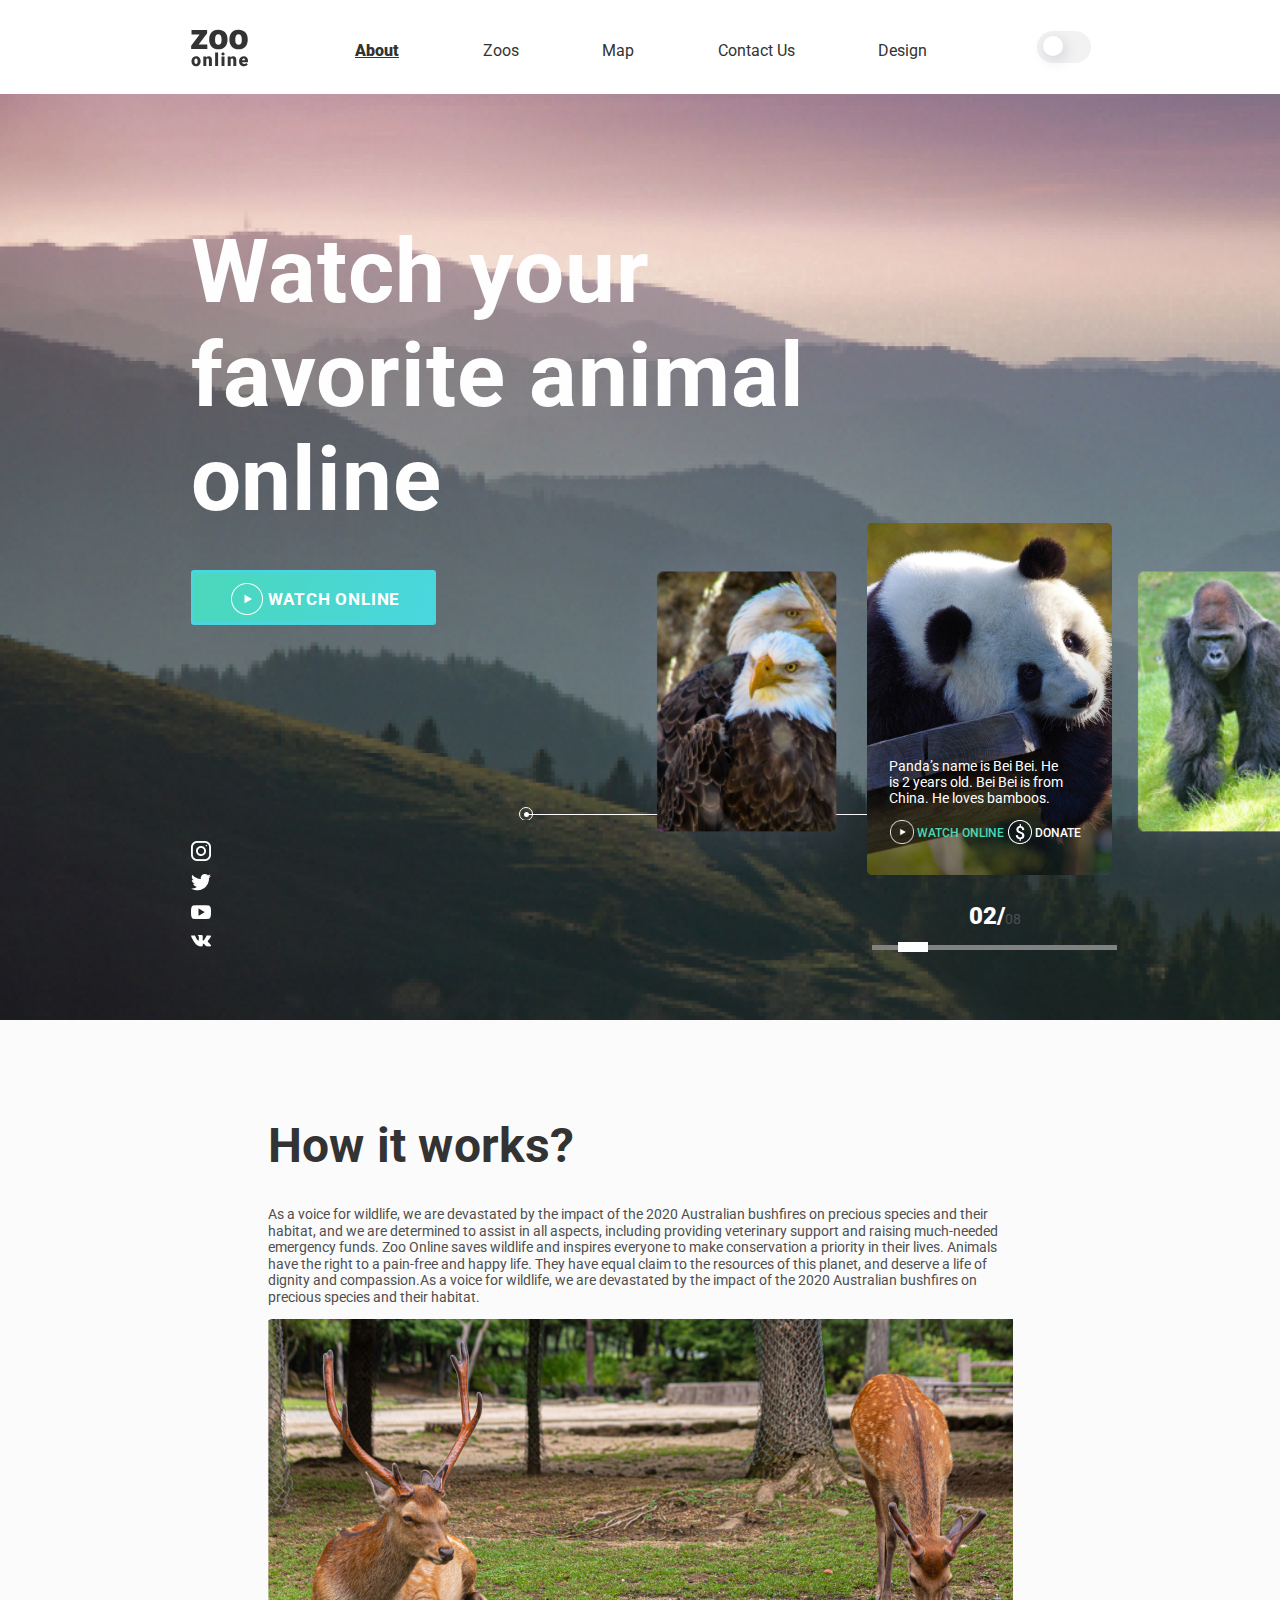
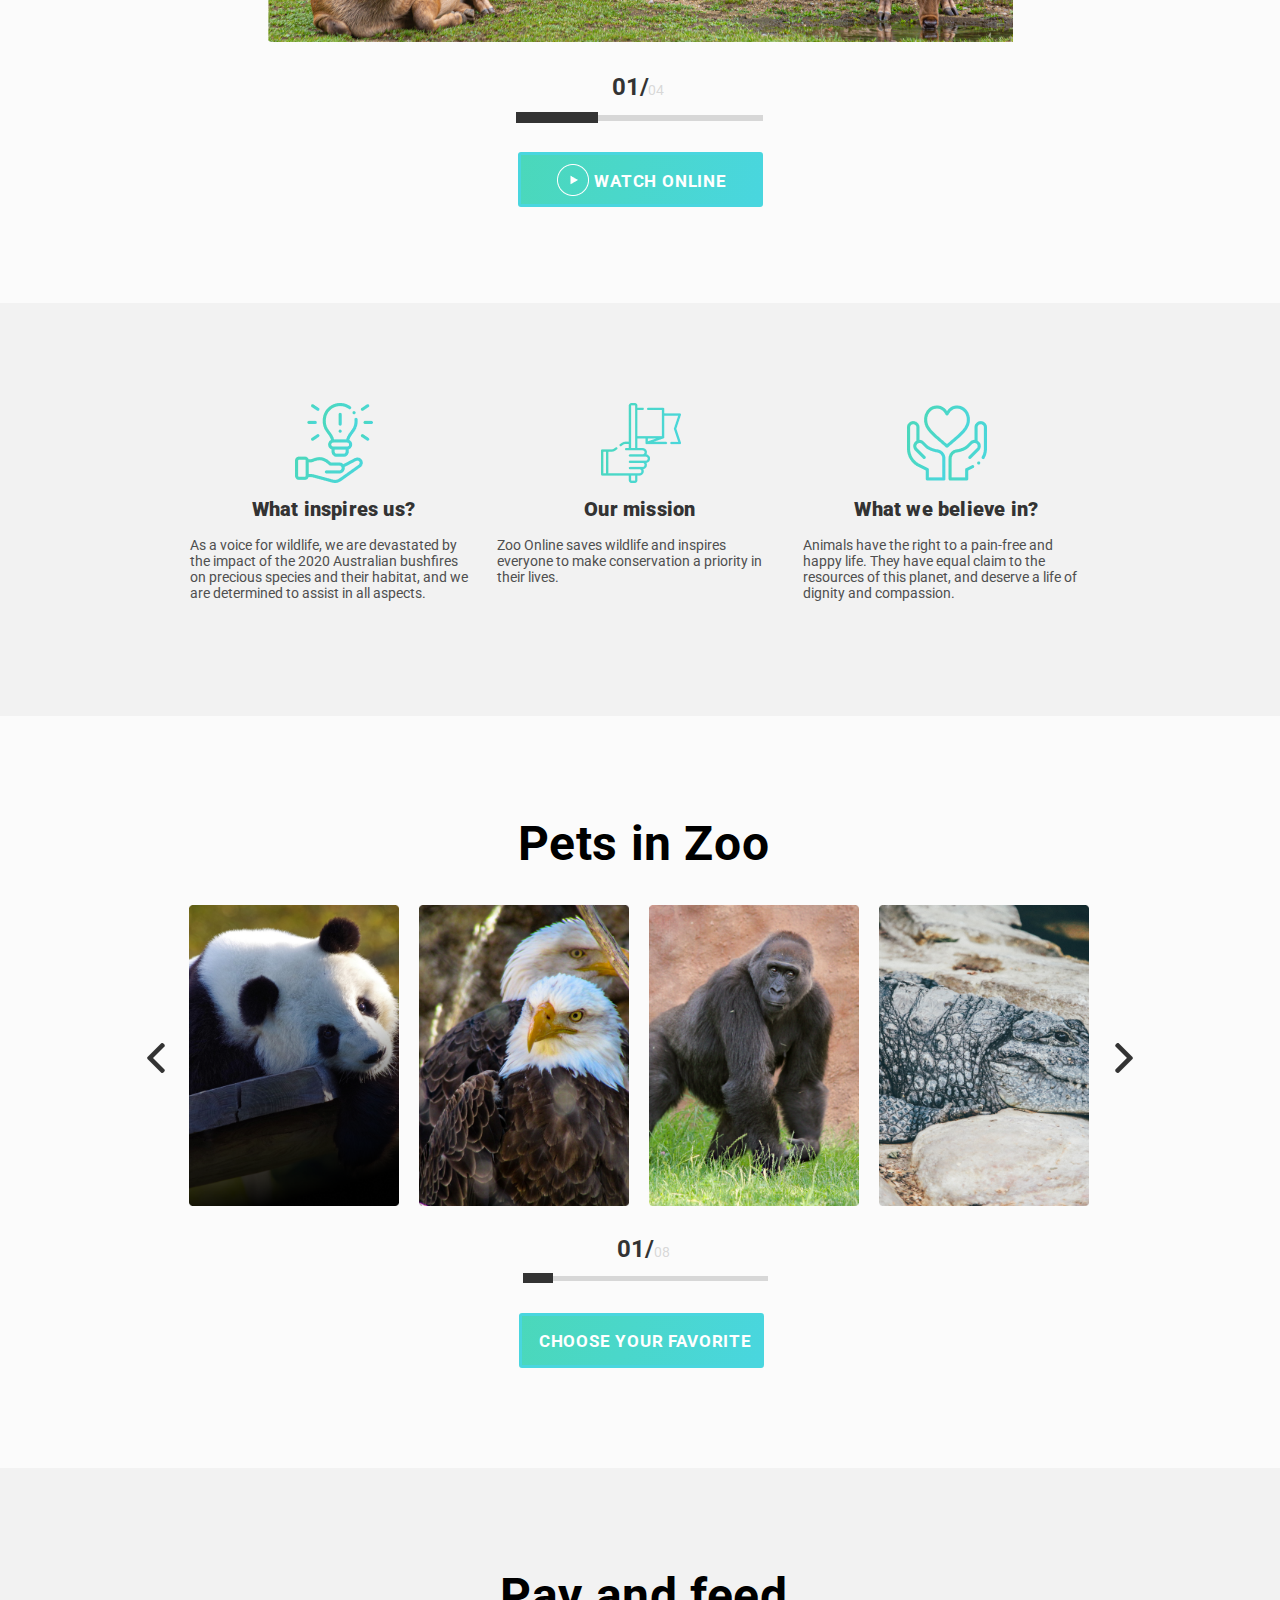
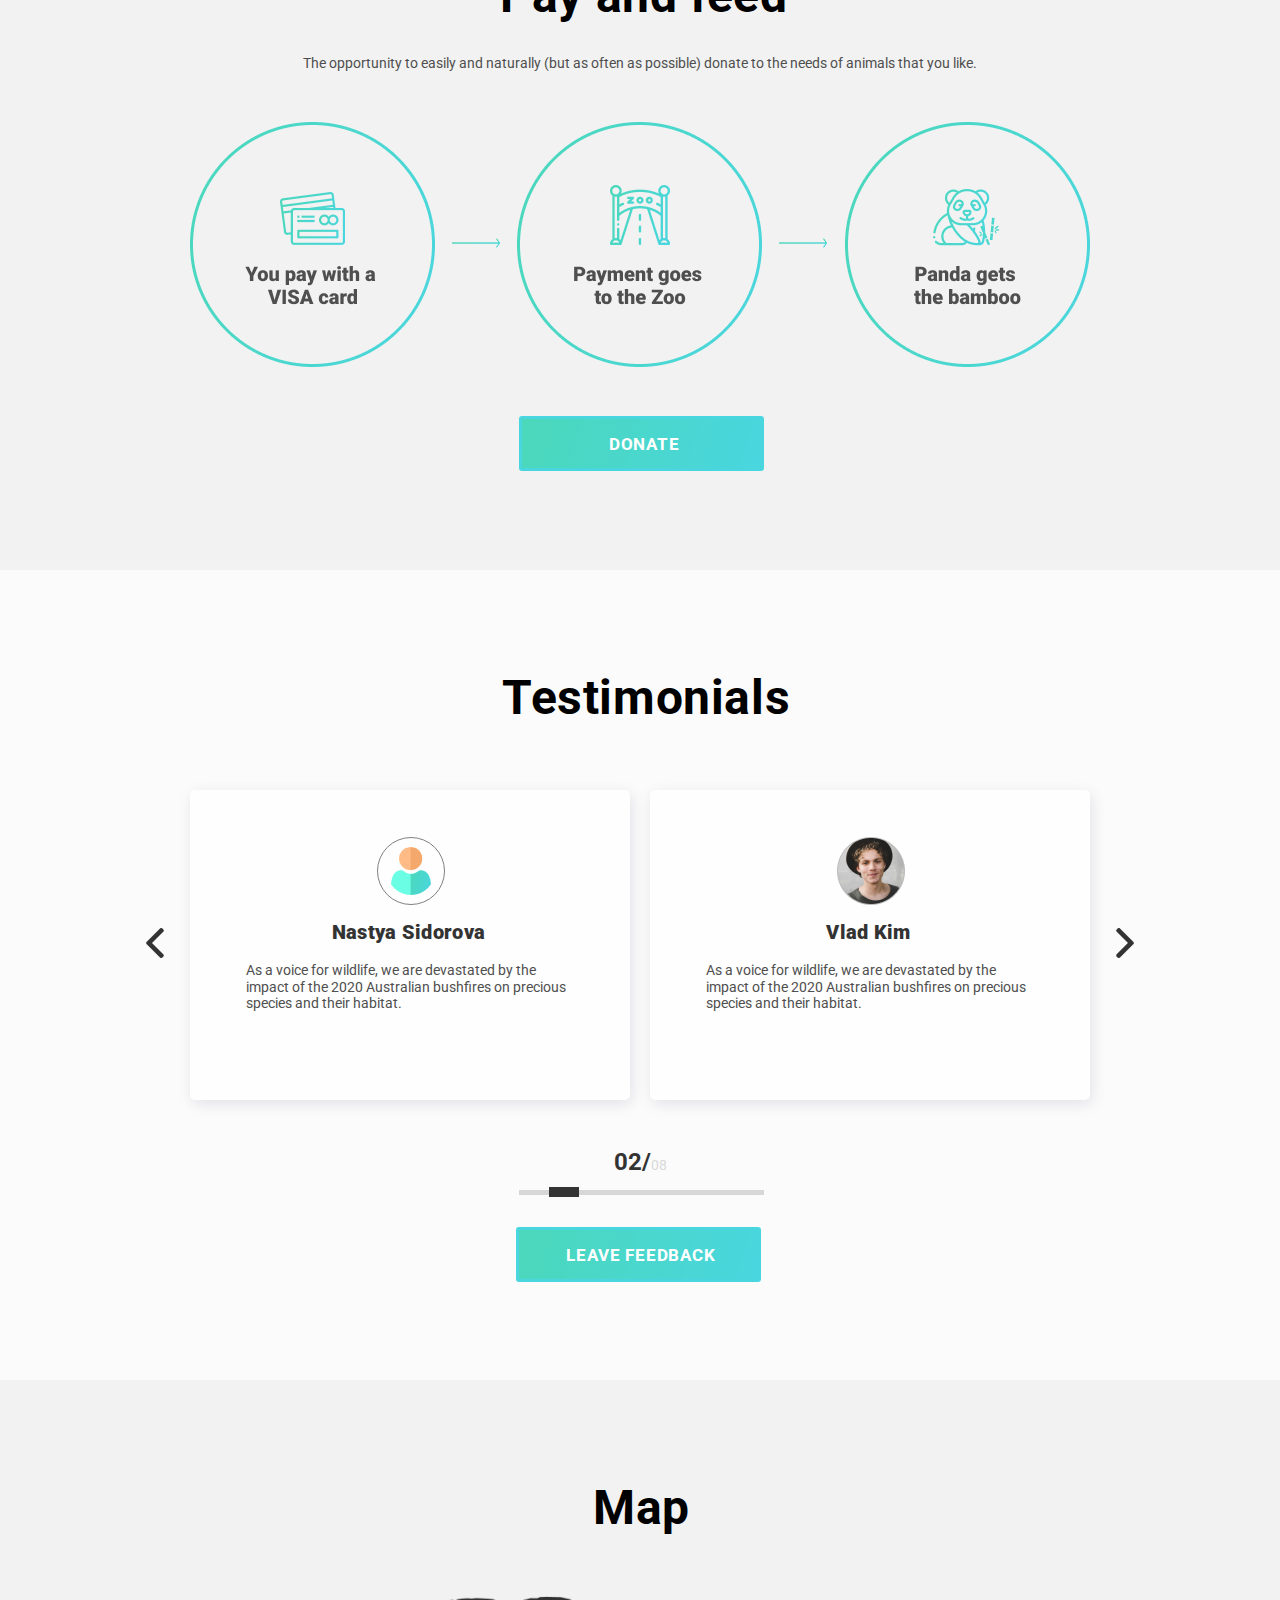
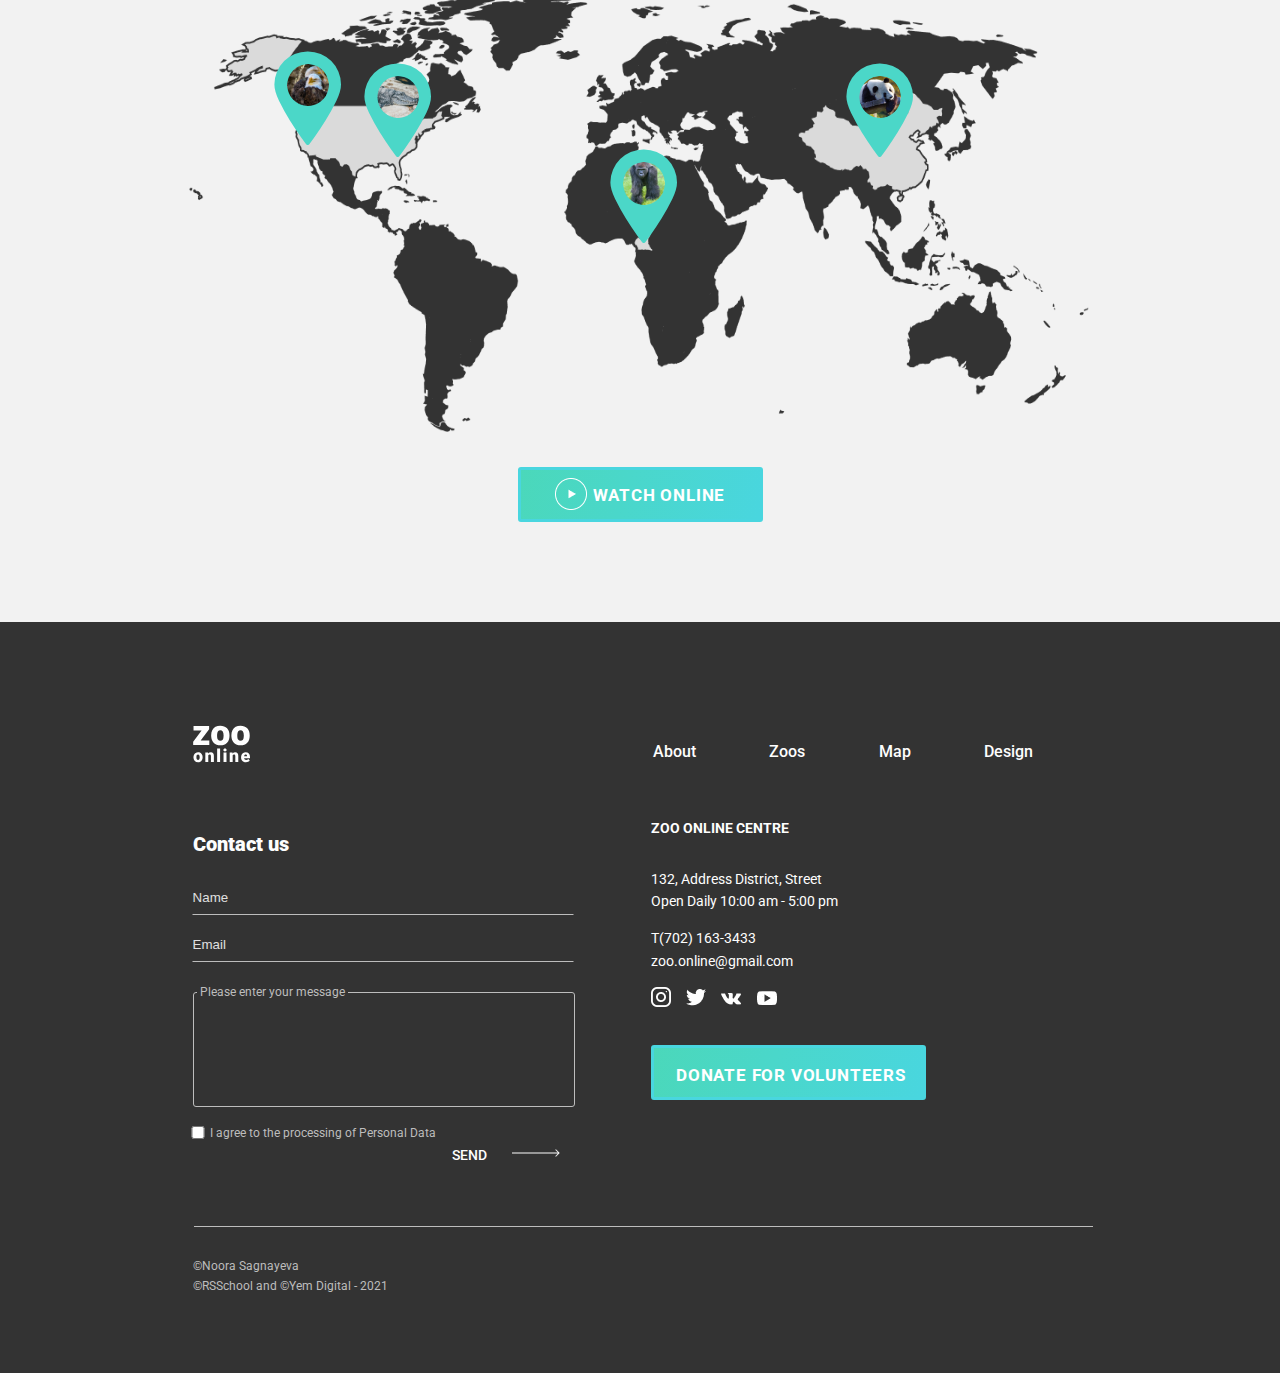
==== commit 824851ed: "feat: add donate form and theme switcher" ====
--- a/online-zoo/pages/Landing/html/index.html
+++ b/online-zoo/pages/Landing/html/index.html
@@ -17,11 +17,11 @@
 
 <body>
  
-    <div class="first_part" id="head">
+    <div class="part first_part" id="head">
         <div class="conteinerHead">    
              <header>
                 <a href="#" class="icon"><img src="../../../assets/images/logo.svg" ></a> 
-                
+                <a href="#" class="icon-light-head"><img src="../../../assets/images/Logolight.svg" ></a> 
                  <ul class="firstUL">
                      <li><a  class="activehead" href="#no_scroll">About</a></li>
                      <li><a href="../../Zoos/html/index.html">Zoos</a></li>
@@ -29,18 +29,22 @@
                      <li><a href="#footer">Contact Us</a></li>
                      <li><a href="https://www.figma.com/file/HKt5Nlx0jghQtJp6jW9q8F/zooApp?node-id=0%3A1">Design</a></li>
                  </ul>
-                 <div class="switcher">
-                     <img class="switcherBg" src="../../../assets/images/switcherbg.svg">
-                     <img class="switcherRn" src="../../../assets/images/switcherRn.svg">
+                 <input type="checkbox" class="checkbox" id="checkbox">
+                 <label for="checkbox" class="label">
+                    <div class="ball"></div>
+                </label>
+                
+                 <div class="burger forligth">
+                    <img src="../../../assets/images/menu.png">
                  </div>
-                 <div class="burger">
-<img src="../../../assets/images/menu.png">
-                 </div>
+                 <div class="burger fordark">
+                    <img src="../../../assets/images/menu-for-dark.png">
+                </div>
                  <h1 style="display: none;">Online Zoo</h1>
              </header>
         </div>  
     </div>
-      <div class="thecond_part">
+      <div class="part thecond_part ">
        <div class="conteinerFon">
            <div class="conteinerWatch" >
              <div class="watch">
@@ -75,7 +79,7 @@
                          </button>
                         </a>
                         
-                         <button class="animalbtn2">
+                         <button class="animalbtn2 formbtn">
                             <a><img src="../../../assets/images/WhiteRound.png"></a>
                             <a><img class="dolar" src="../../../assets/images/$.png"></a>
                             <p>donate</p>
@@ -111,7 +115,7 @@
     </div>   
     </div>
 
-    <div class="third_part">
+    <div class="part third_part ">
         <div class="conteinerSmall howWorks">
             <div class="howWorks">
             <h1>How it works?</h1>
@@ -143,7 +147,7 @@
 
     </div>
 
-    <div class="fourth_part">
+    <div class="part fourth_part ">
         <div class="conteinerProblem">
             <div class="problemscon">
             <ul class="problem">
@@ -180,13 +184,14 @@
     </div>
 
 
-    <div class="fifth_part">
+    <div class="part fifth_part ">
         <div class="conteinerPets">
             <div class="petsInZoo">
             <h1>Pets in Zoo</h1>
      
                 <ul class="thecondSlider">
-                    <li class="arrow"><a href=""><img src="../../../assets/images/Left.png" alt=""></a></li>
+                    <li class="arrow arrow-dark"><a href=""><img src="../../../assets/images/Left.png" alt=""></a></li>
+                    <li class="arrow arrow-light"><a href=""><img src="../../../assets/images/left-light.png" alt=""></a></li>
                     <li class="pet pet1">
                         <div class="petInzoomove">
                         <p class="animalShortInfo petsInZooinf2">
@@ -197,7 +202,7 @@
                              <a><img src="../../../assets/images/Play.png"></a>
                              <p>WATCH ONLINE</p>
                          </button>
-                         <button class="animalbtn2 petsInZooinf2">
+                         <button class="animalbtn2 petsInZooinf2 formbtn">
                             <a><img src="../../../assets/images/WhiteRound.png"></a>
                             <a><img class="dolar" src="../../../assets/images/$.png"></a>
                             <p>donate</p>
@@ -215,7 +220,7 @@
                                  <a><img src="../../../assets/images/Play.png"></a>
                                  <p>WATCH ONLINE</p>
                              </button>
-                             <button class="animalbtn2 petsInZooinf2">
+                             <button class="animalbtn2 petsInZooinf2 formbtn">
                                 <a><img src="../../../assets/images/WhiteRound.png"></a>
                                 <a><img class="dolar" src="../../../assets/images/$.png"></a>
                                 <p>donate</p>
@@ -233,7 +238,7 @@
                                  <a><img src="../../../assets/images/Play.png"></a>
                                  <p>WATCH ONLINE</p>
                              </button>
-                             <button class="animalbtn2 petsInZooinf2">
+                             <button class="animalbtn2 petsInZooinf2 formbtn">
                                 <a><img src="../../../assets/images/WhiteRound.png"></a>
                                 <a><img class="dolar" src="../../../assets/images/$.png"></a>
                                 <p>donate</p>
@@ -251,14 +256,15 @@
                                  <a><img src="../../../assets/images/Play.png"></a>
                                  <p>WATCH ONLINE</p>
                              </button>
-                             <button class="animalbtn2 petsInZooinf2">
+                             <button class="animalbtn2 petsInZooinf2 formbtn">
                                 <a><img src="../../../assets/images/WhiteRound.png"></a>
                                 <a><img class="dolar" src="../../../assets/images/$.png"></a>
                                 <p>donate</p>
                             </button>
                             </div>
                             <div class="petcover"></div><a href="#no_scroll"><img class="pet" src="../../../assets/images/Croco.png" alt=""></a></li>
-                    <li class="arrow" ><a href="#no_scroll"><img src="../../../assets/images/Right.png" alt=""></a></li>
+                    <li class="arrow arrow-dark" ><a href="#no_scroll"><img src="../../../assets/images/Right.png" alt=""></a></li>
+                    <li class="arrow arrow-light" ><a href="#no_scroll"><img src="../../../assets/images/right-light.png" alt=""></a></li>
                 </ul>
                 <div class="dearCounter thecondCounter">
                     <p class="Dnow">01/</p>
@@ -277,32 +283,36 @@
         </div>
     </div>
 
-    <div class="six_part">
+    <div class="part six_part ">
         <div class="conteinerDon">
             <div class="donate">
                 <h1>Pay and feed</h1>
-                <p>The opportunity to easily and naturally (but as often as possible)
+                <p class="six-short-info">The opportunity to easily and naturally (but as often as possible)
                     donate to the needs of animals that you like.</p>
                 <ul>
-                    <li class=""><a href="#no_scroll"><img src="../../../assets/images/donate1.png" alt=""></a></li>
+                    <li class="lightD"><a href="#no_scroll"><img src="../../../assets/images/donate1.png" alt=""></a></li>
+                    <li class="darkD"><a href="#no_scroll"><img src="../../../assets/images/donate1-dark.png" alt=""></a></li>
                     <li class="smallArrow"><a href="#no_scroll"><img class="pet" src="../../../assets/images/Arrow.png" alt=""></a></li>
-                    <li class=""><a href="#no_scroll"><img class="pet" src="../../../assets/images/donate2.png" alt=""></a></li>
+                    <li class="lightD"><a href="#no_scroll"><img class="pet" src="../../../assets/images/donate2.png" alt=""></a></li>
+                    <li class="darkD"><a href="#no_scroll"><img src="../../../assets/images/donate2-dark.png" alt=""></a></li>
                     <li class="smallArrow"><a href="#no_scroll"><img class="pet" src="../../../assets/images/Arrow.png" alt=""></a></li>
-                    <li class=""><a href="#no_scroll"><img class="pet" src="../../../assets/images/donate3.png" alt=""></a></li>
+                    <li class="lightD"><a href="#no_scroll"><img class="pet" src="../../../assets/images/donate3.png" alt=""></a></li>
+                    <li class="darkD"><a href="#no_scroll"><img src="../../../assets/images/donate3-dark.png" alt=""></a></li>
                 </ul>
-                <button class="choose">
+                <button class="choose formbtn">
                     <p>donate</p>
                 </button>
             </div>
         </div>
     </div>
 
-    <div class="seven_part">
+    <div class="part seven_part ">
         <div class="conteinerPeopl">
             <div class="people">
                 <h1>Testimonials</h1>
                 <ul>
-                    <li class="arrow"><a href="#no_scroll"><img src="../../../assets/images/Left.png" alt=""></a></li>
+                    <li class="arrow arrow-black"><a href="#no_scroll"><img src="../../../assets/images/Left.png" alt=""></a></li>
+                    <li class="arrow arrow-light"><a href="#no_scroll"><img src="../../../assets/images/left-light.png" alt=""></a></li>
                     <li>
                         <div class="users">
                             <img class="user1" src="../../../assets/images/user1.png">
@@ -319,7 +329,8 @@
                                  the 2020 Australian bushfires on precious species and their habitat.</p>
                         </div>
                     </li>
-                    <li class="arrow" ><a href="#no_scroll"><img src="../../../assets/images/Right.png" alt=""></a></li>
+                    <li class="arrow arrow-black" ><a href="#no_scroll"><img src="../../../assets/images/Right.png" alt=""></a></li>
+                    <li class="arrow arrow-light" ><a href="#no_scroll"><img src="../../../assets/images/right-light.png" alt=""></a></li>
                 </ul>
                 <div class="dearCounter thirdCounter">
                     <p class="Dnow">02/</p>
@@ -337,11 +348,12 @@
     </div>
 
 
-    <div class="eight_part">
+    <div class="part eight_part ">
         <div class="conteinerMap">
             <div class="map">
                 <h1>Map</h1>
-                <img class="mapImg" src="../../../assets/images/Map.png">
+                <img class="mapImg darkMap" src="../../../assets/images/Map.png">
+                <img class="mapImg lightMap" src="../../../assets/images/Map-for-blck.png">
                 <div class="point point1">
                     <div class="icon-icon-marker">
                     <img class="location"src="">
@@ -427,7 +439,7 @@
         </div>
     </div>
 
-    <div class="nine_part">
+    <div class="part nine_part">
         <div class="footercon">
             <footer id="footer">
                 <div class="footertop">
@@ -439,7 +451,7 @@
                     <li><a href="../../Map/html/index.html">Map</a></li>
                     <li><a href="https://fonts.googleapis.com/css2?family=Open+Sans&family=Roboto&display=swap">Design</a></li>
                 </ul>  
-                <button class="footerbtn">
+                <button class="footerbtn formbtn">
                     <p>donate for volunteers</p>
                 </button>
                 </div>
@@ -456,7 +468,7 @@
                             <textarea  maxlength=280 class="textmessage" required></textarea>
                         </fieldset>
                         <div class="footercheck">
-                            <input type="checkbox"class="checkbox" id="check" required >
+                            <input type="checkbox"class="checkbox-footer" id="check" required >
                             <label for="ckeck">I agree to the processing of Personal Data</label>
                         </div>
                         <button type="submit">
@@ -477,7 +489,7 @@
                         <li><a href="https://vk.com/feed"><img src="../../../assets/images/VK.png" alt=""></a></li>
                         <li><a href="https://www.youtube.com/"><img src="../../../assets/images/YouTube.png" alt=""></a></li>
                     </ul>
-                    <button class="footerbtn2">
+                    <button class="footerbtn2 formbtn">
                         <p>donate for volunteers</p>
                     </button>
                 </div>
@@ -493,67 +505,97 @@
             </footer>
         </div>
     </div>
-<!--
-    <div class="nine_part">
-        <div class="footercon">
-            <footer id="footer">
-                <div class="footertop">
-                <div class="leftpart">
-                <a href="#head" title="Online Zoo, Yem Digital, Rolling Scopes School"><img src="../../../assets/images/Logolight.svg"></a>
-                    <h3>Contact us</h3>
-                    <form class="footerform">
-                        <input type="text" placeholder="Name" name="name" required>
-                        <input type="email" placeholder="Email" name="email" required>
-                        
-                        <fieldset>
-                            <legend>Please enter your message</legend>
-                            <textarea  maxlength=280 class="textmessage" required></textarea>
+    <div class="form-page displayNone">
+        <div class="form-page-conteiner">
+            <img src="../../../assets/images/form-dear.png" alt="">
+            <div class="form-page-info">
+                <h3>Donate for your animal </h3>
+                <div class="first-part-donate">
+                    <fieldset class="form-fildset">
+                        <legend class="form-legend"> Choose an animal</legend>
+                        <select class="list1" name="list1">
+                            <option></option>
+                            <option>Panda</option>
+                            <option>Eagle</option>
+                            <option>Aligator</option>
+                            <option>Lion</option>
+                            <option>Gorrila</option>
+                            <option>Tiger</option>
+                            <option>Elephant</option>
+                            <option>Zebra</option>
+                           </select>
+                    </fieldset>
+                    <fieldset class="form-fildset">
+                        <legend class="form-legend"> To donate</legend>
+                        <input type="text"maxlength=3 class="text-input">
+                    </fieldset>
+                </div>
+                <div class="thecond-part-donate">
+                    <div class="left-part-donate">
+                        <h4>About you</h4>
+                        <fieldset class="form-fildset">
+                            <legend class="form-legend">Name</legend>
+                            <input type="text" class="text-input">
                         </fieldset>
-                        <div class="footercheck">
-                            <input type="checkbox"class="checkbox" id="check" required >
-                            <label for="ckeck">I agree to the processing of Personal Data</label>
-                        </div>
-                        <button type="submit">
-                            <h3>SEND</h3>
-                            <img src="../../../assets/images/Arrowfooter.png">
-                        </button>
-                    </form>
-                </div>
-                <div class="centerpart">
-                    <ul class="footerlinks">
-                        <li><a href="#">About</a></li>
-                        <li><a href="../../Zoos/html/index.html">Zoos</a></li>
-                        <li><a href="../../Map/html/index.html">Map</a></li>
-                        <li><a href="#no_scroll">Design</a></li>
-                    </ul>
-                    <h4>ZOO Online Centre</h4>
-                    <p>132, Address District, Street<p>
-                    <p>Open Daily 10:00 am - 5:00 pm</p>
-                    <p>T<a href="tel:">(702) 163-3433</a></p>
-                    <a href="mailto:zoo.online@gmail.com"> <p>zoo.online@gmail.com</p></a>
-                    <ul class="footerlinks soc">
-                        <li><a href="https://www.instagram.com/"><img src="../../../assets/images/instagram.png" alt=""></a></li>
-                        <li><a href="https://twitter.com/"><img src="../../../assets/images/Twitter.png" alt=""></a></li>
-                        <li><a href="https://vk.com/feed"><img src="../../../assets/images/VK.png" alt=""></a></li>
-                        <li><a href="https://www.youtube.com/"><img src="../../../assets/images/YouTube.png" alt=""></a></li>
-                        
-                    </ul>
-                </div>
-                <div class="rightpart">
-                    <button class="footerbtn">
-                        <p>donate for volunteers</p>
-                    </button>
-                </div>
-            </div>
-            <address class="footerdown">
-                <div>
-                <a href="mailto:"><p>©Noora Sagnayeva</p></a>
-                <a href="mailto:"><p>©RSSchool and ©Yem Digital - 2021</p></a> 
-                 </div>
-            </address>
-            </footer>
-        </div>
-    </div>
--->
+                        <fieldset class="form-fildset">
+                            <legend class="form-legend">Email</legend>
+                            <input type="text" class="text-input">
+                        </fieldset>
+                        <fieldset class="form-fildset phone-donate">
+                            <legend class="form-legend">Phone</legend>
+                            <select class="list2" name="list2">
+                                <option>+375</option>
+                                <option>+7</option>
+                                <option>+8</option>
+                               </select>
+                            <input type="text" class="text-input-tel">
+                        </fieldset>
+                    </div>
+                    <div class="right-part-donate">
+                        <h4>Checkout</h4>
+                        <fieldset class="form-fildset">
+                            <legend class="form-legend">Card number</legend>
+                            <input type="text" class="text-input">
+                        </fieldset>
+                        <fieldset class="form-fildset">
+                            <legend class="form-legend">Expiry date</legend>
+                            <select class="list3" name="list3">
+                                <option>01</option>
+                                <option>02</option>
+                                <option>03</option>
+                                <option>04</option>
+                                <option>05</option>
+                                <option>06</option>
+                                <option>07</option>
+                                <option>08</option>
+                                <option>09</option>
+                                <option>10</option>
+                                <option>11</option>
+                                <option>12</option>
+                               </select>
+                               <select class="list4" name="list4">
+                                <option>18</option>
+                                <option>19</option>
+                                <option>20</option>
+                                <option>21</option>
+                               </select>
+                        </fieldset>
+                        <fieldset class="form-fildset phone-donate">
+                            <legend class="form-legend">CVC</legend>
+                            <input type="text" class="text-input">
+                        </fieldset>
+                    </div>
+
+                </div>
+               <p class="donate-short-info">If don’t cancel your subscription before the trial ends on April 15, 
+                   2021, you agree that you will automatically be charged
+               </p> 
+               <button class="donate-form-btn">
+                <p>donate</p>
+                </button>
+            </div>
+        </div>
+    </div>
+    <script src="../js/script.js"></script>
     </body>
     </html>--- a/online-zoo/pages/Landing/css/style.css
+++ b/online-zoo/pages/Landing/css/style.css
@@ -43,6 +43,9 @@
     height: 94px;
     overflow: hidden;
 }
+.first_part.dark{
+    background: #333333;
+}
 .conteinerHead{
     margin:0 auto;
     display: flex;
@@ -61,6 +64,15 @@
     height: 42px;
     margin-left: 7.86%;
 }
+.icon-light-head{
+    display: none;
+    margin-top: 26px;
+    margin-left: -60px;
+}
+.dark .icon-light-head{
+    display: flex;
+}
+
 ul.firstUL{
     list-style-type: none;
     display:inline-flex;
@@ -81,6 +93,10 @@
     color: #333333;
     text-decoration: none;
 }
+.dark .firstUL a{
+    color: white;
+    text-decoration: none;
+}
 .firstUL a.activehead{
 text-decoration: underline;
 font-weight: 900;
@@ -93,29 +109,55 @@
 a.activehead:hover{
     color:#333333;
 }
-
-.switcher{
-    margin-top: 15px;
-    margin-left: 41.65%;
-}
-.switcherBg{
+.dark a:hover{
+    color:#55c3df;
+    
+}
+.dark a.activehead:hover{
+    color:#c7c7c7;
+}
+.label {
+    width: 44px;
+    height: 22px;
+    display: flex;
+    background-color: #f2f2f2;
+    justify-content: space-between;
+    border-radius: 50px;
+    position: relative;
+    align-items: center;
+    padding: 5px;
+    cursor: pointer;
+    margin-top:31px;
+}
+
+.ball {
+    width: 20px;
+    height: 20px;
+    background-color: #fff;
     position: absolute;
-    margin-top: 17px;
-    margin-left: 8px;
-    height: 30px;
-    
-}
-.switcherRn:hover{
-    transform: scale(1.1);
-}
-.switcherRn{
-    position: absolute;
-    margin-top: 11px;
-    margin-right:0px ;
-    color: aqua;
-    font-size: 20px;
-    
-}
+    top: 5px;
+    left: 6px;
+    border-radius: 50%;
+    box-shadow: 2px 4px 15px rgba(6, 12, 70, 0.15);
+    transition: transform .2s linear;
+}
+
+.checkbox {
+    opacity: 0;
+    margin-left: 41.1%;
+ 
+}
+
+.checkbox:checked + .label {
+    background-color: #c7c7c7;
+}
+
+.checkbox:checked + .label .ball {
+    background-color: #4f4f4f;
+    color: #1b1b1b;
+    transform: translateX(22px);
+}
+
 .burger{
     display: none;
 }
@@ -423,6 +465,9 @@
     height: 883px;
     overflow: hidden;
 }
+.third_part.dark{
+    background: #333333;
+}
 .conteinerSmall{
    
     
@@ -444,10 +489,18 @@
 color: #333333;
 letter-spacing: 0.2px;
 }
+.dark .conteinerSmall h1{
+    color: rgba(254, 254, 254, 1);
+
+}
 .conteinerSmall p{
   text-align: left;
   width: 790px;
   line-height: 17px;
+}
+.dark .conteinerSmall p{
+    color: rgba(254, 254, 254, 1);
+
 }
 .dearImg{
     background-image: url(../../../assets/images/di.png);
@@ -471,6 +524,10 @@
     color: rgba(51, 51, 51);
     font-weight: bolder;
 }
+.dark .dearCounter p.Dnow{
+  
+    color: rgba(254, 254, 254, 1);
+}
 .dearCounter p.Smax{
     margin-left:-44.5% ;
     letter-spacing: 0em;
@@ -491,8 +548,9 @@
     width: 62px;
     height: 11px;
     background: rgba(51, 51, 51, 1);
-
-
+}
+.dark .ponzynokFirstBlock{
+    background: rgba(254, 254, 254, 1);
 }
 .ponzynokFirstLinia{
     position: absolute;
@@ -544,6 +602,9 @@
     height: 413px;
     overflow: hidden;
 }
+.fourth_part.dark{
+    background: #4F4F4F;
+}
 .conteinerProblem{
     margin:0 auto;
     padding-top: 100px;
@@ -584,6 +645,9 @@
 margin-bottom: 0;
 margin-left: -4px;
 letter-spacing: 0.1px;
+}
+.dark .problem h3{
+    color: rgba(254, 254, 254, 1);
 
 }
 .problem p{
@@ -593,6 +657,9 @@
     margin-top: 16px;
     
 }
+.dark .problem p{
+    color: #F2F2F2;
+}
 
 
 
@@ -607,6 +674,9 @@
     background-color: rgb(251, 251, 251);
     height: 854px;
     overflow: hidden;
+}
+.fifth_part.dark{
+    background: #333333;
 }
 .conteinerPets{
     margin:0 auto;
@@ -626,6 +696,9 @@
 line-height: 56px;
 letter-spacing: 0.6px;
 }
+.dark .petsInZoo h1{
+    color: rgb(251, 251, 251);
+}
 .thecondSlider{
     display: flex;
     list-style-type: none;
@@ -646,6 +719,15 @@
     padding-right:7px ;
     padding-left: 10px;
 }
+.thecondSlider li.arrow-light{
+    display: none;
+}
+.dark .thecondSlider li.arrow-dark{
+    display: none ;
+}
+.dark .thecondSlider li.arrow-light{
+    display: flex;
+}
 .arrow:hover{
     transform: rotate(360deg);
     transition: 0.7s;
@@ -679,6 +761,7 @@
 .ponzynokThecond:hover{
     transform: scale(1.05);
 }
+
 .ponzynokThecondBlock{
     position: absolute;
     margin-right: 215px;
@@ -686,8 +769,9 @@
     height: 10px;
     background: rgba(51, 51, 51, 1);
     z-index: 2;
-
-
+}
+.dark .ponzynokThecondBlock{
+    background: rgb(251, 251, 251);
 }
 .ponzynokThecondLinia{
     position: absolute;
@@ -790,6 +874,15 @@
     background-color: #F2F2F2; 
     overflow: hidden;
 }
+.six_part.dark{
+  background-color:   #4F4F4F;
+}
+.dark .donate h1{
+    color: rgba(254, 254, 254, 1);
+}
+.dark .six-short-info{
+    color:#F2F2F2;
+}
 .conteinerDon{
     margin:0 auto;
     display: flex;
@@ -820,6 +913,15 @@
 .donate li{
     margin-left: 3.8%;
 }
+.darkD{
+    display: none;
+}
+.dark .darkD{
+    display: flex;
+}
+.dark .lightD{
+    display: none;
+}
 .donate button{
     margin-top: 56px;
     
@@ -851,6 +953,9 @@
     height: 810px;
     background-color: rgb(251, 251, 251);
     overflow: hidden;
+}
+.seven_part.dark{
+    background: #333333;
 }
 .conteinerPeopl{
     margin:0 auto;
@@ -869,6 +974,9 @@
     font-size: 48px;
 line-height: 56px;
 letter-spacing: 0.6px;
+}
+.dark .people h1{
+    color: rgba(254, 254, 254, 1);
 }
 .people ul{
     display: flex;
@@ -895,6 +1003,19 @@
     display: inline-block;
     
 }
+.dark .people li div{
+    background: rgba(60, 60, 60, 1);
+
+}
+.people .arrow-light{
+    display: none;
+}
+.dark .people .arrow-light{
+    display: flex;
+}
+.dark .people .arrow-black{
+    display: none;
+}
 .user1{
 margin-left:259px ;
 margin-top: 47px;
@@ -921,13 +1042,18 @@
     margin-left: -3px;
     letter-spacing: 0px;  
 }
+.dark .users h3{
+    color: #FEFEFE;
+}
 .users p{
     width: 440px;
     text-align: left;
     padding-top: 5px;
     padding-left: 74px;
 }
-
+.dark .users p{
+    color: #F2F2F2;
+}
 .ponzynokThird{
     display: flex;
     justify-content: center;
@@ -944,6 +1070,9 @@
     height: 10px;
     background: rgba(51, 51, 51, 1);
     z-index: 2;
+}
+.dark .ponzynokThirdBlock{
+    background: #FEFEFE;
 }
 .ponzynokThirdLinia{
     position: absolute;
@@ -982,6 +1111,9 @@
     background-color: #F2F2F2; 
     overflow: hidden;
 }
+.eight_part.dark{
+    background-color:   #4F4F4F;
+}
 .conteinerMap{
     margin:0 auto;
     display: flex;
@@ -991,6 +1123,15 @@
 .map{
     width: 1920px;
     padding-top: 100px;
+}
+.map .lightMap{
+    display: none;
+}
+.dark .map .darkMap{
+    display: none;
+}
+.dark .map .lightMap{
+    display: flex;
 }
 .map h1{
     margin: 0;
@@ -999,6 +1140,9 @@
     font-size: 48px;
 line-height: 56px;
 letter-spacing: 0.6px;
+}
+.dark .map h1{
+    color: #FEFEFE;;
 }
 
 .mapImg{
@@ -1070,6 +1214,9 @@
     display: flex;
     opacity: 0;
 }
+.dark .info{
+    background: #333333;
+}
 .point:hover .info {
     transition: 0.9s;
     opacity: 1;
@@ -1095,12 +1242,18 @@
     line-height: 21px;
     color: #333333;
 }
+.dark .info h4{
+    color: #FEFEFE;
+}
 .mapText{
     margin: 0;
     padding: 0;
     display: flex;
     margin-top: -48px;
     margin-bottom: 10px;
+}
+.dark .mapText p{
+    color: #F2F2F2;
 }
 .mapTextBold{
     font-weight: bolder;
@@ -1257,7 +1410,7 @@
     display: flexbox;
     margin-top: 31px;
 }
-input{
+.footerform input:not(.checkbox-footer){
     width:  378px;
    background: rgba(51, 51, 51, 1);
    border: solid 1px rgba(51, 51, 51, 1);
@@ -1319,7 +1472,7 @@
     padding-top: 20.5px;
     margin-left:-6px ;
 }
-.checkbox{
+.checkbox-footer{
     width: 20px;  
 }
 .footercheck label{
@@ -1466,6 +1619,201 @@
 
 
 
+.form-page{
+    
+    top:0%;
+    left:0%;
+    z-index: 10000 ;
+    position: fixed ;
+    width: 100% ;
+    height: 100% ;
+    background: rgba(163, 222, 240, 0.5);
+    align-items: center;
+    justify-content: center;
+   display: flex;
+}
+.displayNone{
+    display: none;
+}
+.form-page-conteiner{
+    display: flex;
+    height: 795px ;
+    width: 1200px;
+    background: #F9F9F9;
+}
+.form-page-info{
+
+    display: inline;
+}
+.form-page-info h3{
+    text-transform: uppercase;
+    font-family: Roboto;
+font-style: normal;
+font-weight: bold;
+font-size: 24px;
+line-height: 116.5%;
+margin-top: 100px;
+margin-left: 345px;
+letter-spacing: 0.3px;
+}
+.first-part-donate{
+    display: flex;
+    margin-top: 42px;
+        margin-left: 18.5%;
+}
+.form-fildset{
+    margin: 0px;
+    padding: 0;
+    border: 1px solid #828282;
+    border-radius: 5px;
+    margin-top: 0px;
+    margin-right: 60px;
+    height: 56px;
+    width:  333px;
+    size: 280px;
+    text-align: start;
+    margin-left: -5px;
+}
+.list1{
+    width: 333px;
+    height: 40px;
+    background: #F9F9F9 ;
+    border: none ;
+    color: #080707;
+    margin-bottom: 19px;
+    padding-bottom: 9px;
+    padding-left: 0px;
+    outline: none;
+    font-weight: 700;
+    font-size: 20px;
+    text-align: right;
+}
+option{
+    background-color: #ebebeb;
+    outline:none;
+    padding: 0;
+    height: 30px;
+    width:  3325px;
+    border:0;
+    resize: none; 
+    font-weight: 500;
+    font-size: 14px;
+}
+
+.form-legend{
+    
+    font-family: Roboto;
+font-style: normal;
+font-weight: 500;
+font-size: 14px;
+line-height: 116.5%;
+color: #828282;
+border: none;
+margin-left: 10px;
+    border-left: solid 14px #F9F9F9;
+    border-right: solid 14px #F9F9F9;
+}
+.text-input{
+    width: 333px;
+    height: 30px;
+    background: #F9F9F9 ;
+    border: none ;
+    color: #080707;
+    margin-bottom: 19px;
+    padding-bottom: 9px;
+    padding-left: 0px;
+    outline: none;
+    font-weight: 700;
+    font-size: 20px;
+    text-align: right;
+}
+.thecond-part-donate{
+    display: flex;
+    margin-top: 23px;
+    margin-left: 18%;
+}
+.thecond-part-donate h4{
+    font-weight: bold;
+font-size: 18px;
+line-height: 116.5%;
+color: #828282;
+margin-bottom: -4px;
+}
+.thecond-part-donate fieldset{
+    margin-top: 25px;
+    height: 58px;
+}
+.phone-donate{
+    display: flex;
+}
+.list2{
+    background: #F9F9F9;
+    border: none;
+    border-right: solid 1px black;
+    width: 70px;
+    height: 40px;
+    margin-left: 20px;
+    outline:none;
+    font-size: 16px;
+line-height: 116.5%;
+justify-content: left;
+}
+.text-input-tel{
+    border:none;
+    background: #F9F9F9;
+    outline:none;
+    width: 240px;
+    font-size: 18px;
+line-height: 116.5%;
+}
+.list3,.list4{
+    background: #F9F9F9;
+    border: none;
+    border-right: solid 1px black;
+    width: 144px;
+    height: 40px;
+    margin-left: 20px;
+    outline:none;
+    font-size: 16px;
+    line-height: 116.5%;
+    justify-content: left;
+}
+.donate-short-info{
+margin-top: 42px;
+margin-left: 33%;
+width: 490px;
+font-size: 13px;
+line-height: 116.5%;
+color: #828282;
+
+}
+.donate-form-btn{
+    width: 245px;
+    height: 55px;
+    background: #4BD8B5;
+    border-radius: 3px;
+    margin-left: 48.3%;
+    margin-top: 25px;
+    border: solid #49D6DF  ;
+}
+.donate-form-btn:hover{
+    background: chocolate;
+    border: solid chocolate;
+}
+.donate-form-btn  p{
+    letter-spacing: 0.8px;
+    font-weight: bolder;
+    margin-top: 13px;
+    margin-left: 0px;
+    font-size: 17px !important;
+    line-height: 21px;
+    text-align: center;
+    text-transform: uppercase;
+    white-space: nowrap;
+    color: #FFFFFF !important;
+    
+}
+
 
 @media all and (min-width:1200px) and (max-width:1919px){ 
     header{
@@ -1479,9 +1827,10 @@
     ul.firstUL{
         margin-left:5.5%; 
     }
-    .switcher{
-        margin-top: 15px;
-        margin-left: 36.45%;
+    .checkbox {
+        opacity: 0;
+        margin-left: 35.7%;
+     
     }
 
 
@@ -1940,6 +2289,14 @@
 
 
 @media screen and (min-width:640px) and (max-width:1199px){ 
+    body{
+        height:6406px;
+    }
+    .first_part{
+        z-index: 3000;
+        top:0;
+        position: sticky;
+    }
     header{
         width: 640px;
     }
@@ -1951,14 +2308,31 @@
     ul.firstUL{
        display: none   ;
     }
-    .switcher{
-        margin-top: 20px;
-        margin-left: 63.35%;
-    }
+    .checkbox {
+        margin: 0;
+        margin-left:62.6%;
+    
+    }
+   .label{
+       margin-top: 35px;
+   }
     .burger{
-        display:inline;
-        margin: 41px 0px 0px 15%;
-    }
+    
+        margin: 41px 0px 0px 5.2%;
+    }
+    .burger.forligth{
+        display: inline;
+    }
+    .burger.fordark{
+        display: none;
+    }
+   .dark .burger.forligth{
+        display: none;
+    }
+   .dark .burger.fordark{
+        display: inline;
+    }
+    
 
 
 
@@ -2346,6 +2720,9 @@
     .people .arrow{
         display: none;
     }
+    .dark .people .arrow{
+        display: none;
+    }
     .people li:nth-child(2){
         margin-right: 20px;
         
@@ -2360,6 +2737,9 @@
     .user2{
         margin-left:257px ;  
     }
+    .users img{
+        margin-left: 250px;
+    }
     .users h3{
         letter-spacing: 0.3px;  
     }
@@ -2571,9 +2951,16 @@
 
 
 @media screen and (min-width:320px) and (max-width:639px){ 
+    body{
+        height:5366px;
+    }
     .first_part{
+        z-index: 3000;
+        top:0;
+        position: sticky;
         height: 92px;
     }
+
     header{
         width: 320px;
     }
@@ -2586,13 +2973,28 @@
     ul.firstUL{
        display: none   ;
     }
-    .switcher{
-        margin-top: 17px;
-        margin-left: 35.35%;
-    }
+    .checkbox {
+        margin: 0;
+        margin-left: -55.9%;
+    }
+   .label{
+       height: 20px;
+       margin-top: 34px;
+   }
     .burger{
-        display:inline;
-        margin: 38px 0px 0px 27%;
+        margin: 38px 0px 0px 7.5%;
+    }
+    .burger.forligth{
+        display: inline;
+    }
+    .burger.fordark{
+        display: none;
+    }
+   .dark .burger.forligth{
+        display: none;
+    }
+   .dark .burger.fordark{
+        display: inline;
     }
 
 
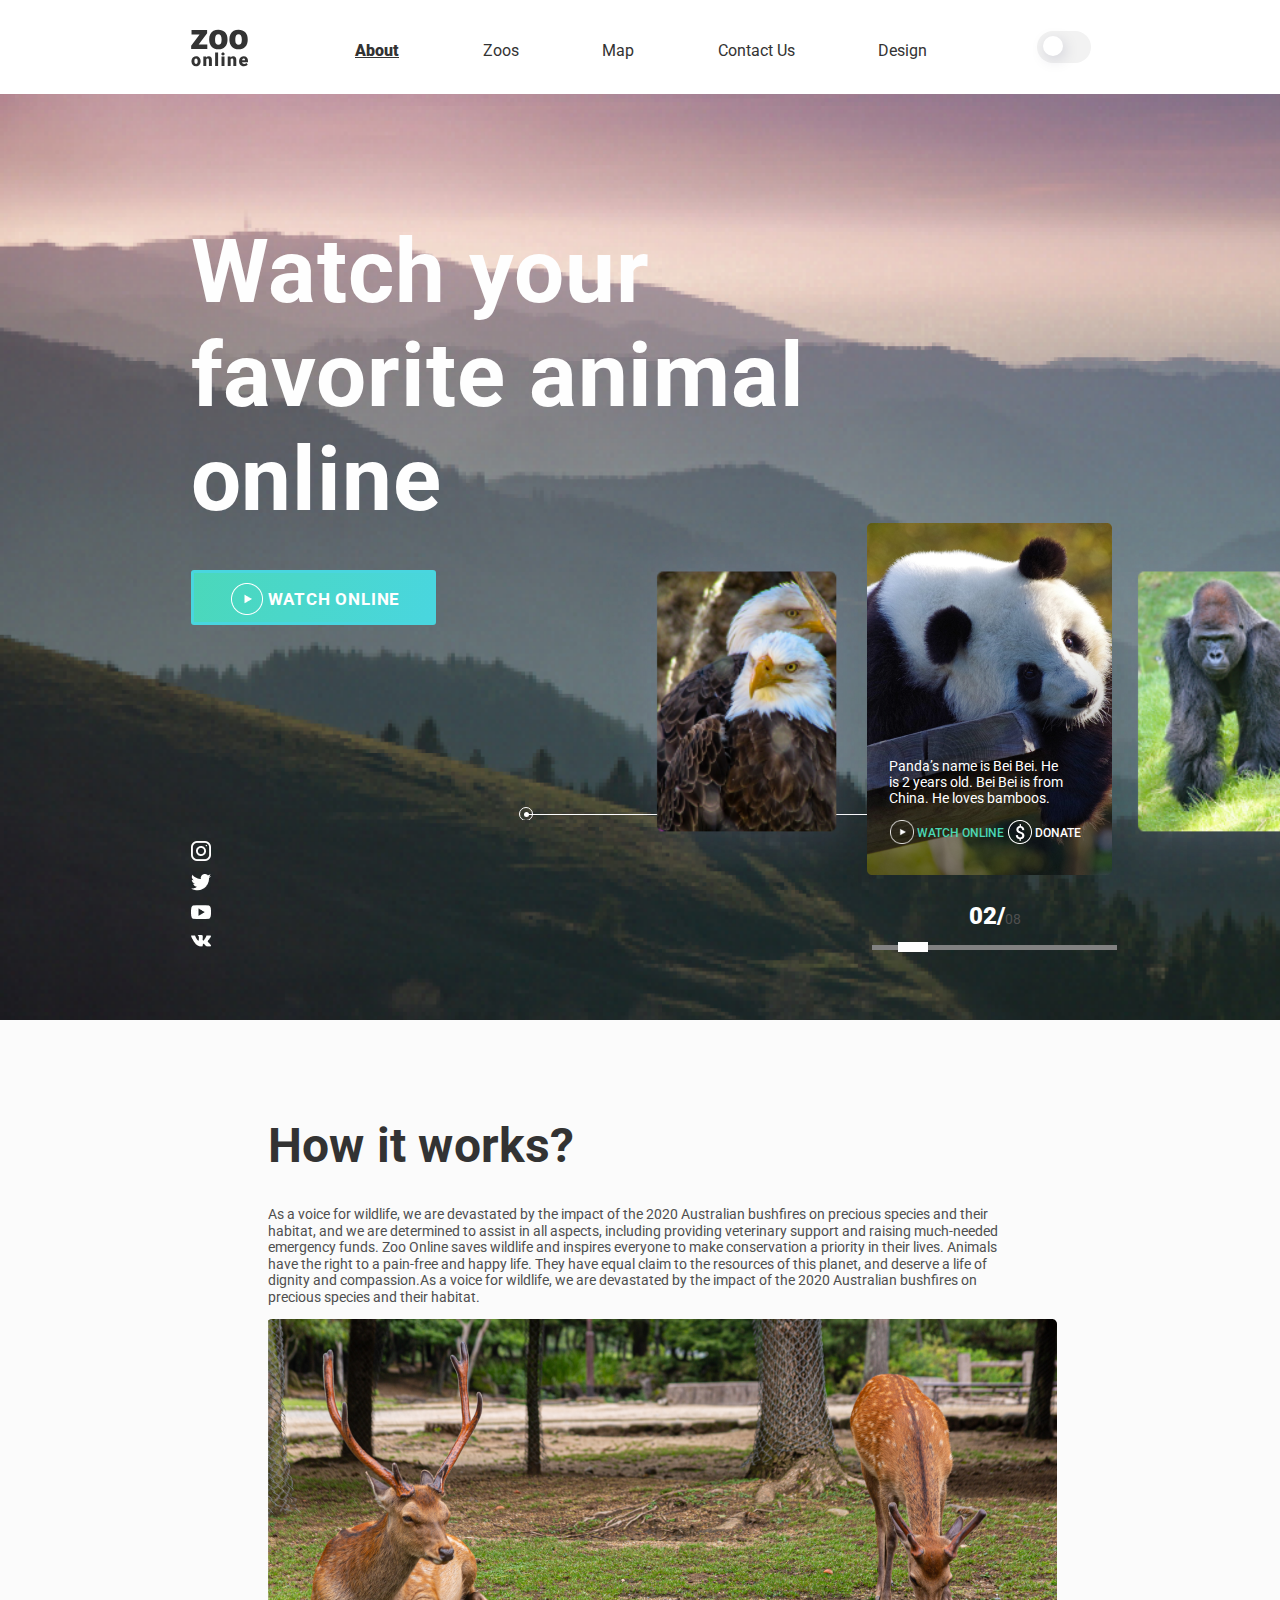
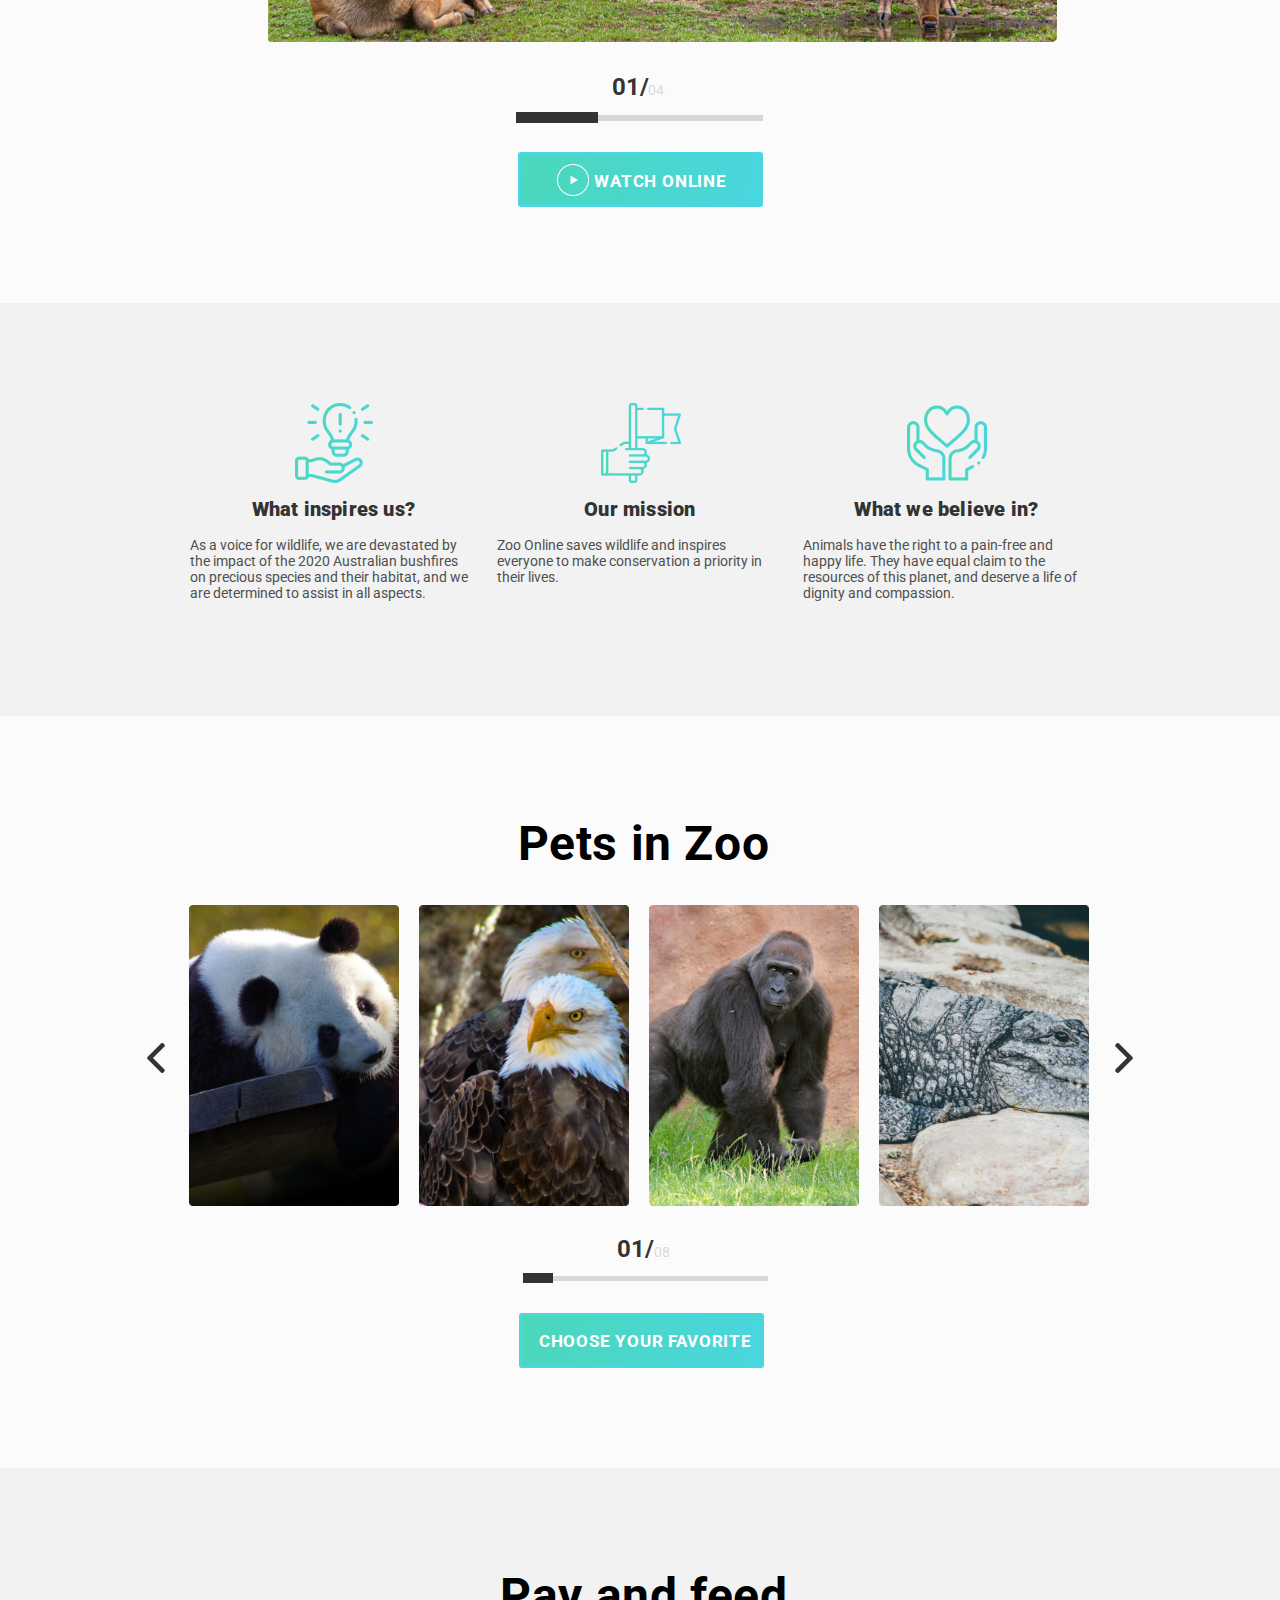
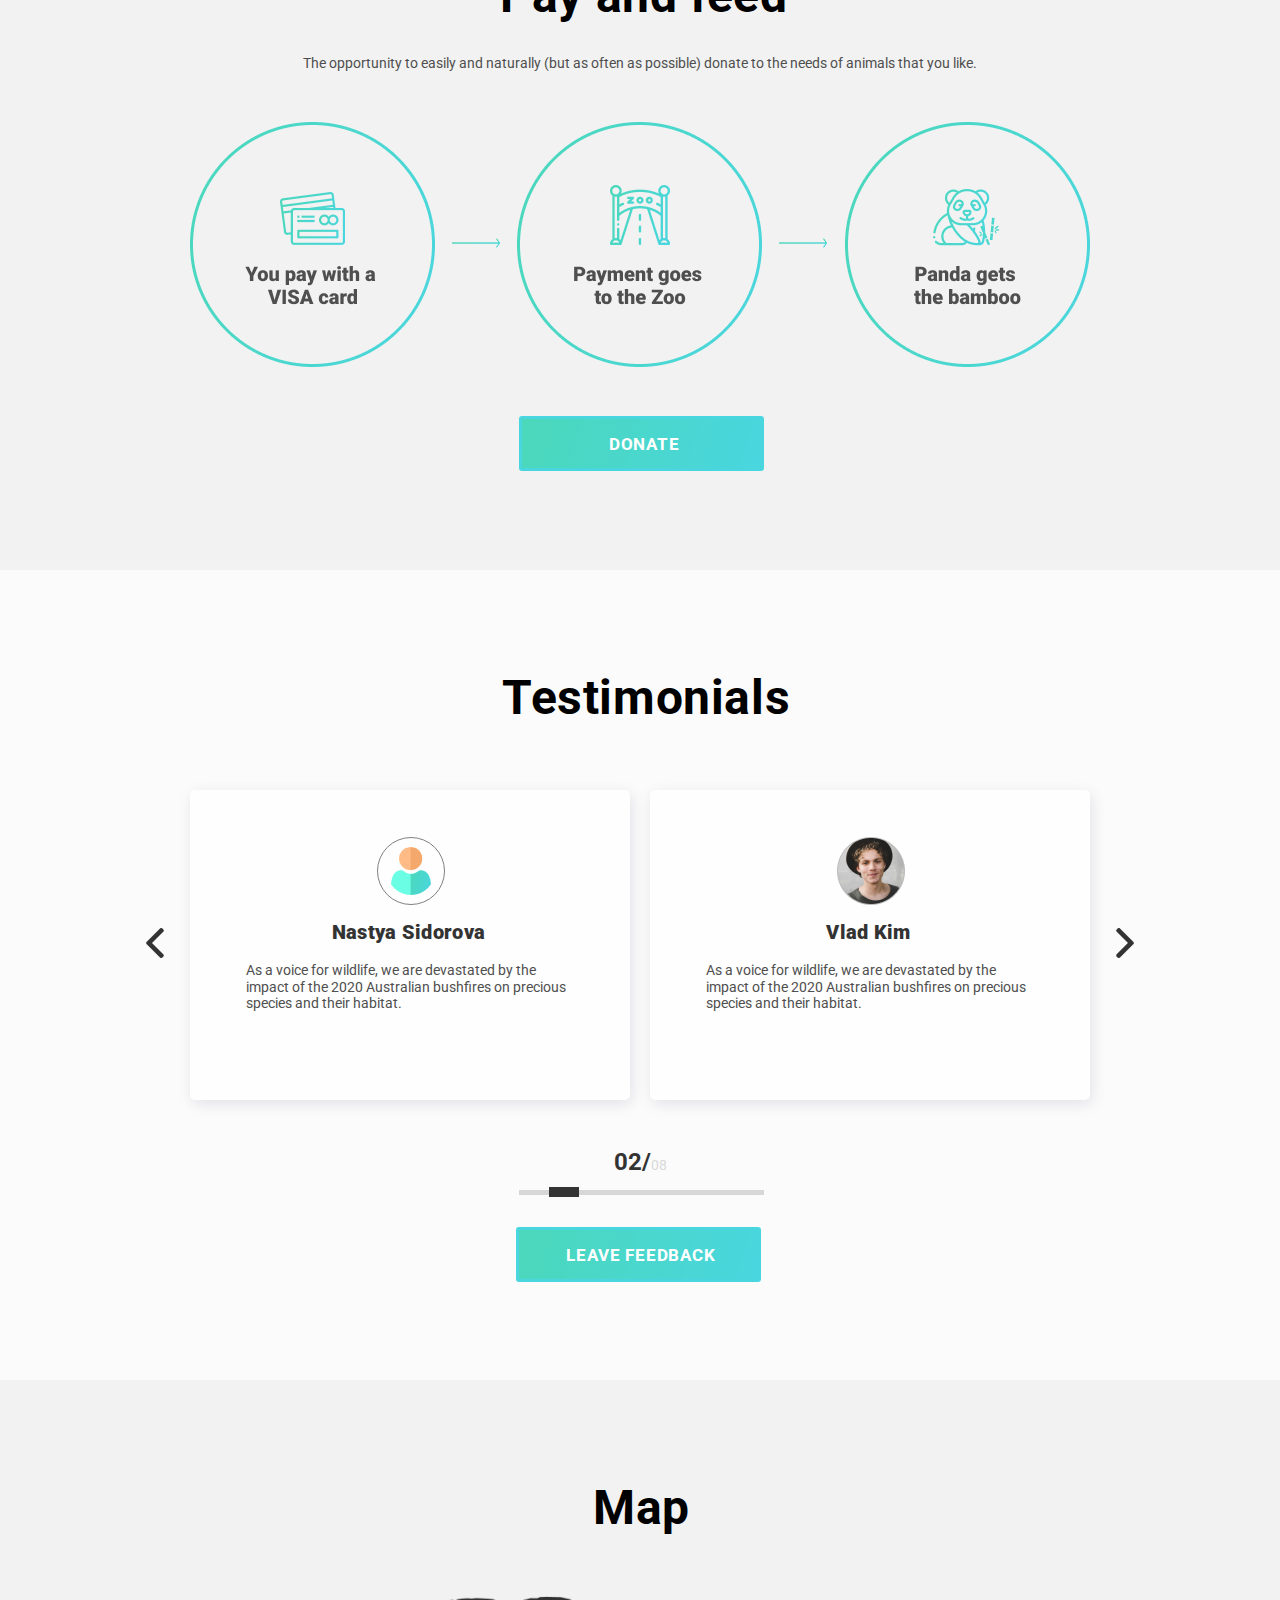
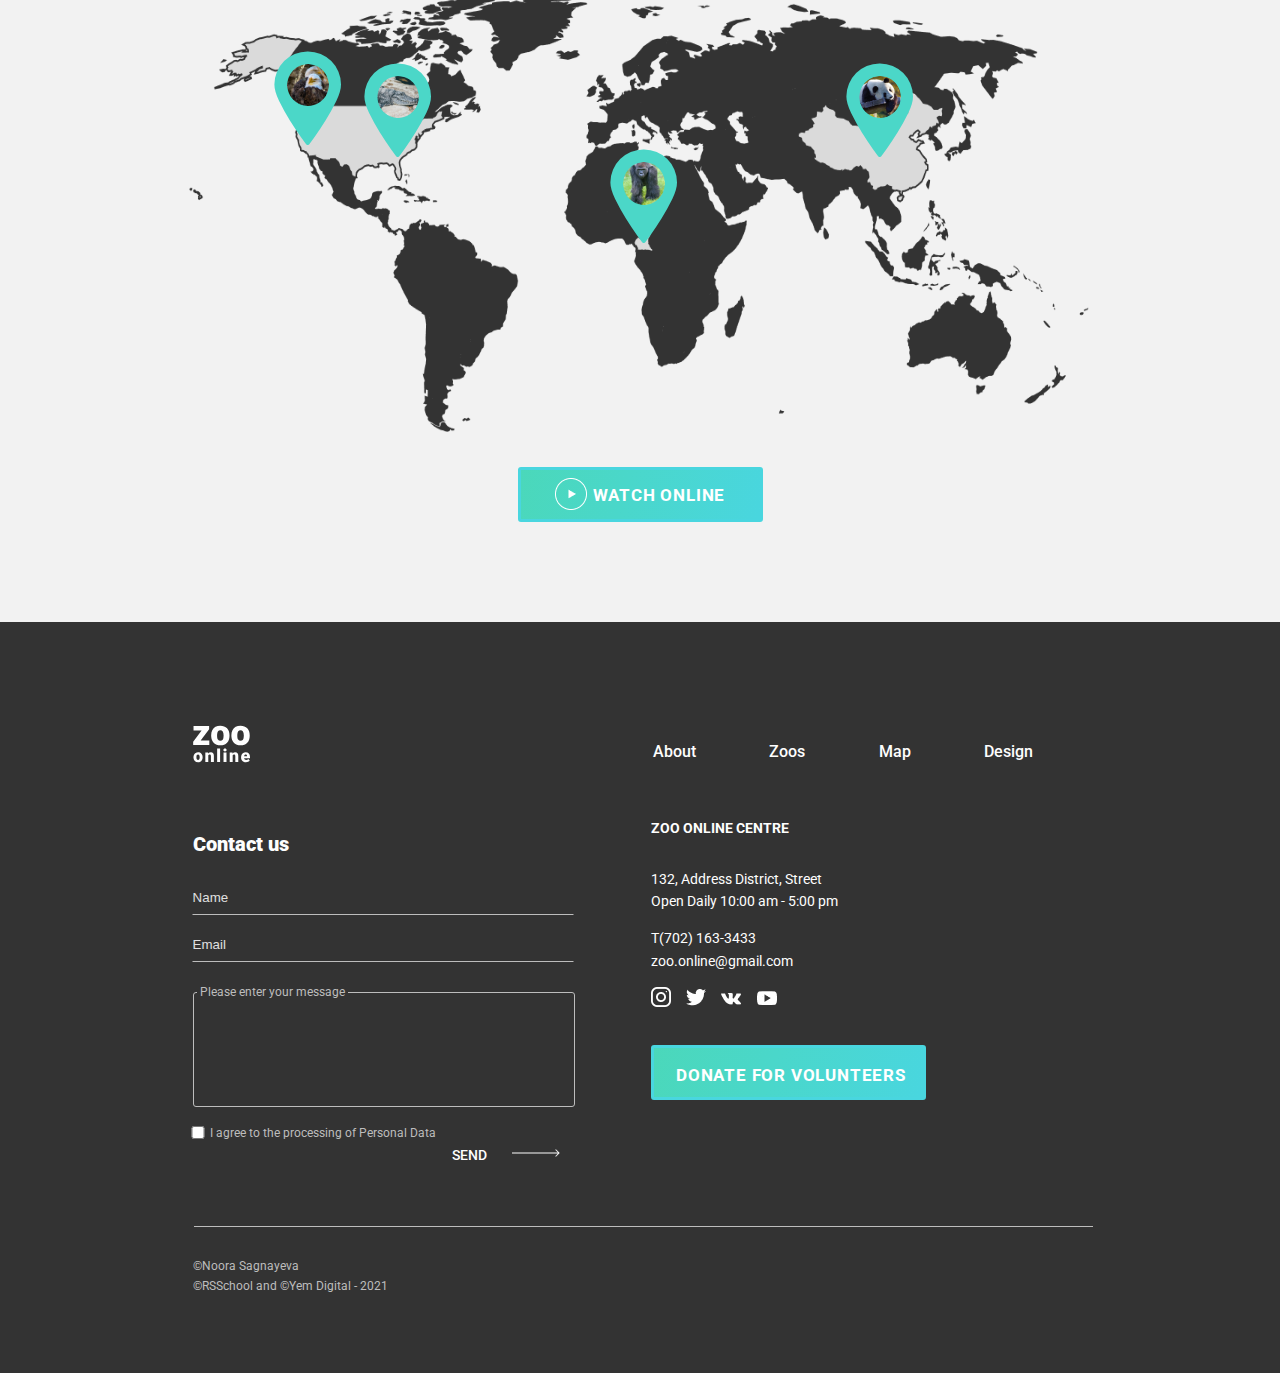
==== commit 6e5df697: "feat: add animals and form resolurtin" ====
--- a/online-zoo/pages/Landing/html/index.html
+++ b/online-zoo/pages/Landing/html/index.html
@@ -40,10 +40,18 @@
                  <div class="burger fordark">
                     <img src="../../../assets/images/menu-for-dark.png">
                 </div>
+                
                  <h1 style="display: none;">Online Zoo</h1>
              </header>
         </div>  
     </div>
+    <ul class="BurgerUl part">
+        <li><a  class="activehead" href="#no_scroll">About</a></li>
+        <li><a href="../../Zoos/html/index.html">Zoos</a></li>
+        <li><a href="../../Map/html/index.html">Map</a></li>
+        <li><a href="#footer">Contact Us</a></li>
+        <li><a href="https://www.figma.com/file/HKt5Nlx0jghQtJp6jW9q8F/zooApp?node-id=0%3A1">Design</a></li>
+    </ul>
       <div class="part thecond_part ">
        <div class="conteinerFon">
            <div class="conteinerWatch" >
@@ -89,6 +97,9 @@
                     <li><a href="#no_scroll"><img src="../../../assets/images/Gorilla0.png" alt=""></a></li>
                     <li><a href="#no_scroll"><img src="../../../assets/images/Croco0.png" alt=""></a></li>
                     <li><a href="#no_scroll"><img src="../../../assets/images/Fox.png" alt=""></a></li>
+                    <li><a href="#no_scroll"><img src="../../../assets/images/Elephant.png" alt=""></a></li>
+                    <li><a href="#no_scroll"><img src="../../../assets/images/Lenivec.png" alt=""></a></li>
+                    <li><a href="#no_scroll"><img src="../../../assets/images/Leopard.png" alt=""></a></li>
                      </ul>
                 </div>
                 <div class="dearCounter counternull">
@@ -129,7 +140,7 @@
                    and deserve a life of dignity and compassion.As a voice for wildlife, we are devastated
                     by the impact of the 2020 Australian bushfires on precious species and their habitat.
             </p>
-            <div class="dearImg"></div>
+            <div class="dearImg"><img src="../../../assets/images/di.png" alt=""></div>
             <div class="dearCounter counterFirst">
                 <p class="Dnow">01/</p>
                 <p class="Smax">04</p>
@@ -505,9 +516,9 @@
             </footer>
         </div>
     </div>
-    <div class="form-page displayNone">
+  <div class="form-page displayNone">
         <div class="form-page-conteiner">
-            <img src="../../../assets/images/form-dear.png" alt="">
+            <img class="leftimg" src="../../../assets/images/form-dear.png" alt="">
             <div class="form-page-info">
                 <h3>Donate for your animal </h3>
                 <div class="first-part-donate">
--- a/online-zoo/pages/Landing/css/style.css
+++ b/online-zoo/pages/Landing/css/style.css
@@ -26,10 +26,9 @@
     text-decoration: none;
 }
 
-
-
-
-
+.part{
+    transition: 1s;
+}
 
 
 
@@ -159,6 +158,7 @@
 }
 
 .burger{
+    z-index: 3003;
     display: none;
 }
 .burger:hover{
@@ -174,6 +174,45 @@
 75%{
     transform: rotate(-20deg);
 }
+}
+
+
+
+.BurgerUl{
+    z-index: 3001;
+    height: 100%;
+    width: 150px;
+    background-color: white;
+    position: fixed;
+    top:75px;
+    right: -200px;   
+}
+.BurgerUl li {
+    margin-top: 35px;
+
+}
+.BurgerUl li a{
+    text-decoration: none;
+     color: black;
+}
+.BurgerUl li a:hover{
+    color: turquoise;
+}
+.BurgerUl.dark{
+    background-color: #333333;
+}
+.BurgerUl.dark li a{
+    color: white;
+}
+.BurgerUl.dark li a:hover{
+    color: turquoise;
+}
+.BurgerUl.activeB{
+    transform:translateX(-200px);
+    transition: 1s;
+}
+.BurgerUl:not(.activeB){
+    transition: 1s;
 }
 
 
@@ -1765,6 +1804,8 @@
     width: 240px;
     font-size: 18px;
 line-height: 116.5%;
+height: 33px;
+color: black;
 }
 .list3,.list4{
     background: #F9F9F9;
@@ -2279,6 +2320,8 @@
         margin-top:6px;
     }
 
+    
+
 }
 
 
@@ -2290,7 +2333,7 @@
 
 @media screen and (min-width:640px) and (max-width:1199px){ 
     body{
-        height:6406px;
+        height:6306px;
     }
     .first_part{
         z-index: 3000;
@@ -2936,6 +2979,55 @@
         opacity: 0;
     
     }
+
+
+
+
+
+
+
+
+    
+
+
+
+.form-page-conteiner{
+    display: flex;
+    height: 1243px ;
+    width: 640px;
+    background: #F9F9F9;
+}
+
+.form-page-conteiner .leftimg{
+   width: 164px;
+}
+.form-page-info h3{
+margin-top: 300px;
+margin-left: 70px;
+}
+.first-part-donate{
+    display: inline;
+
+}
+.form-fildset{
+    margin: 0px;
+    padding: 0;
+   margin-left: 70px;
+   margin-bottom: 25px;
+}
+
+.thecond-part-donate{
+    display: inline;
+    margin-left: 0%;
+}
+.thecond-part-donate h4{
+    margin: 0;
+    margin-left: 70px;
+}
+.thecond-part-donate fieldset{
+    margin-top: 25px;
+    height: 58px;
+}
     
 }
 
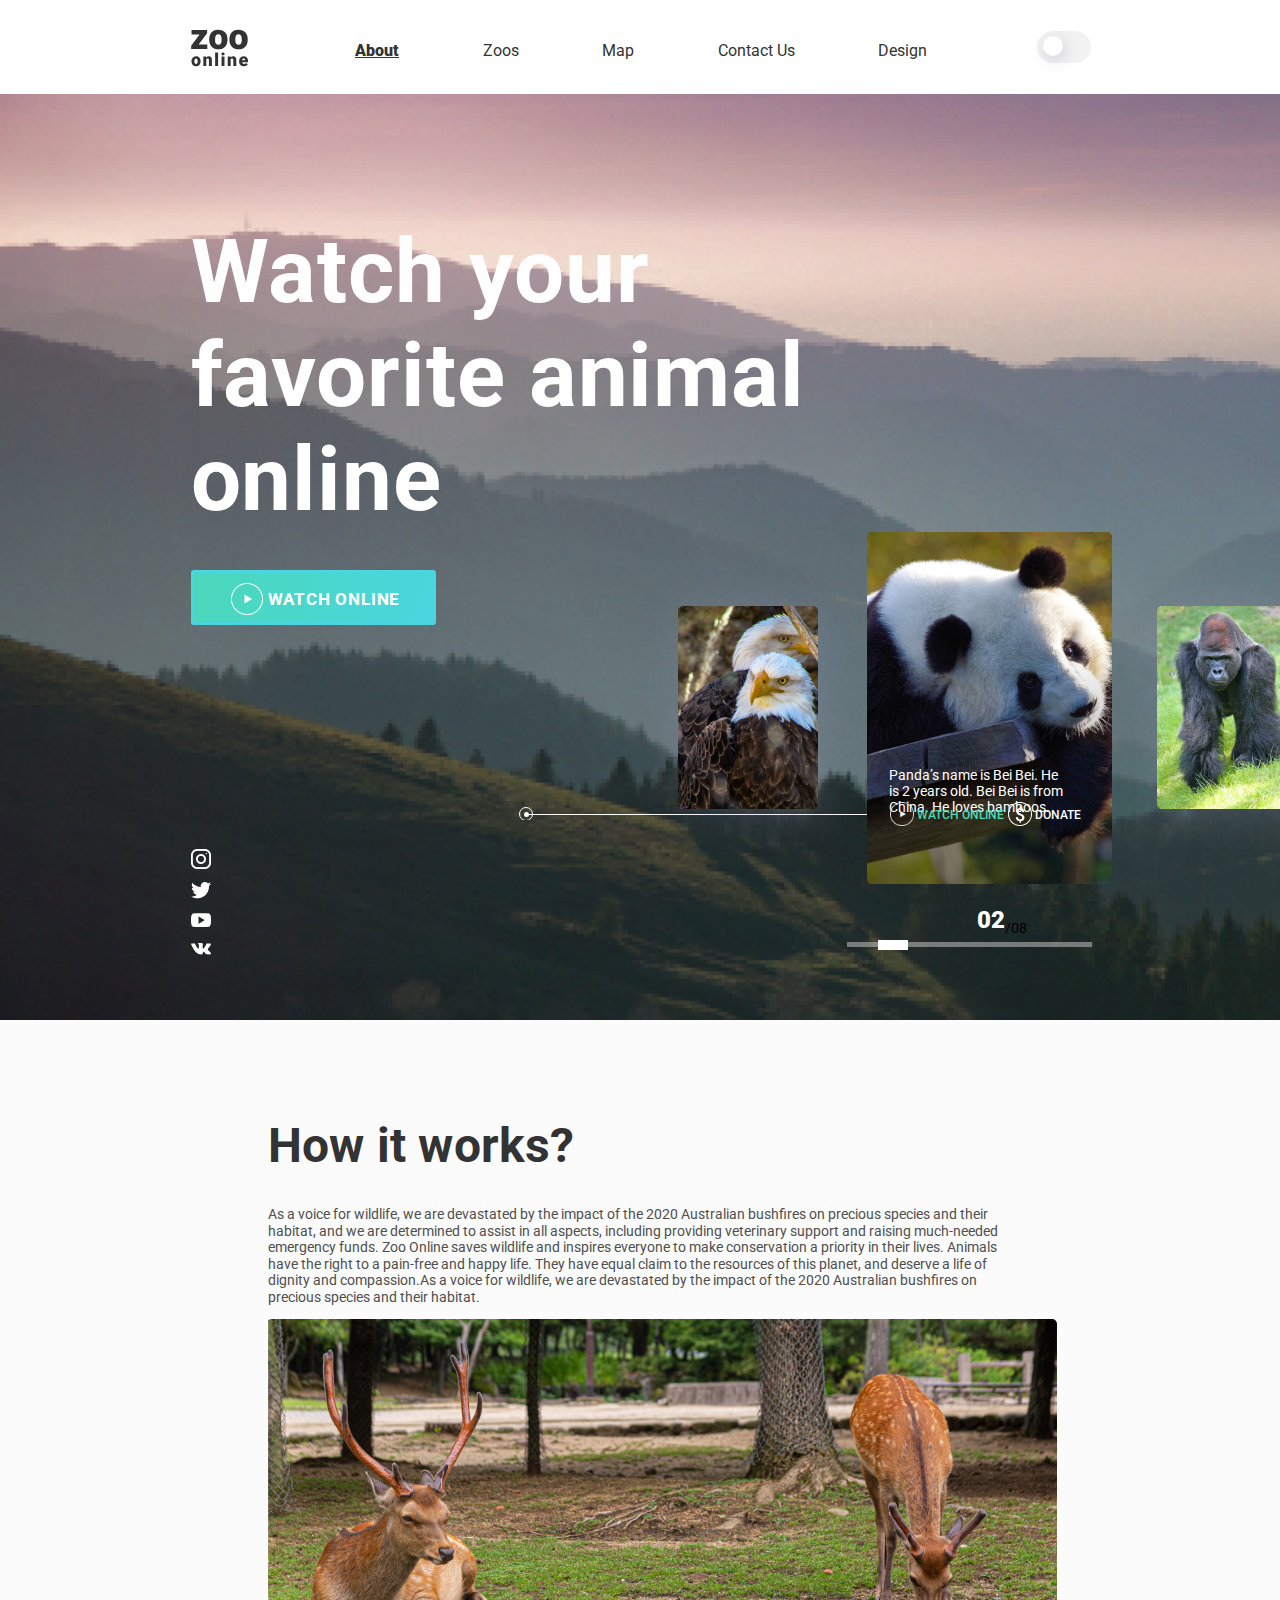
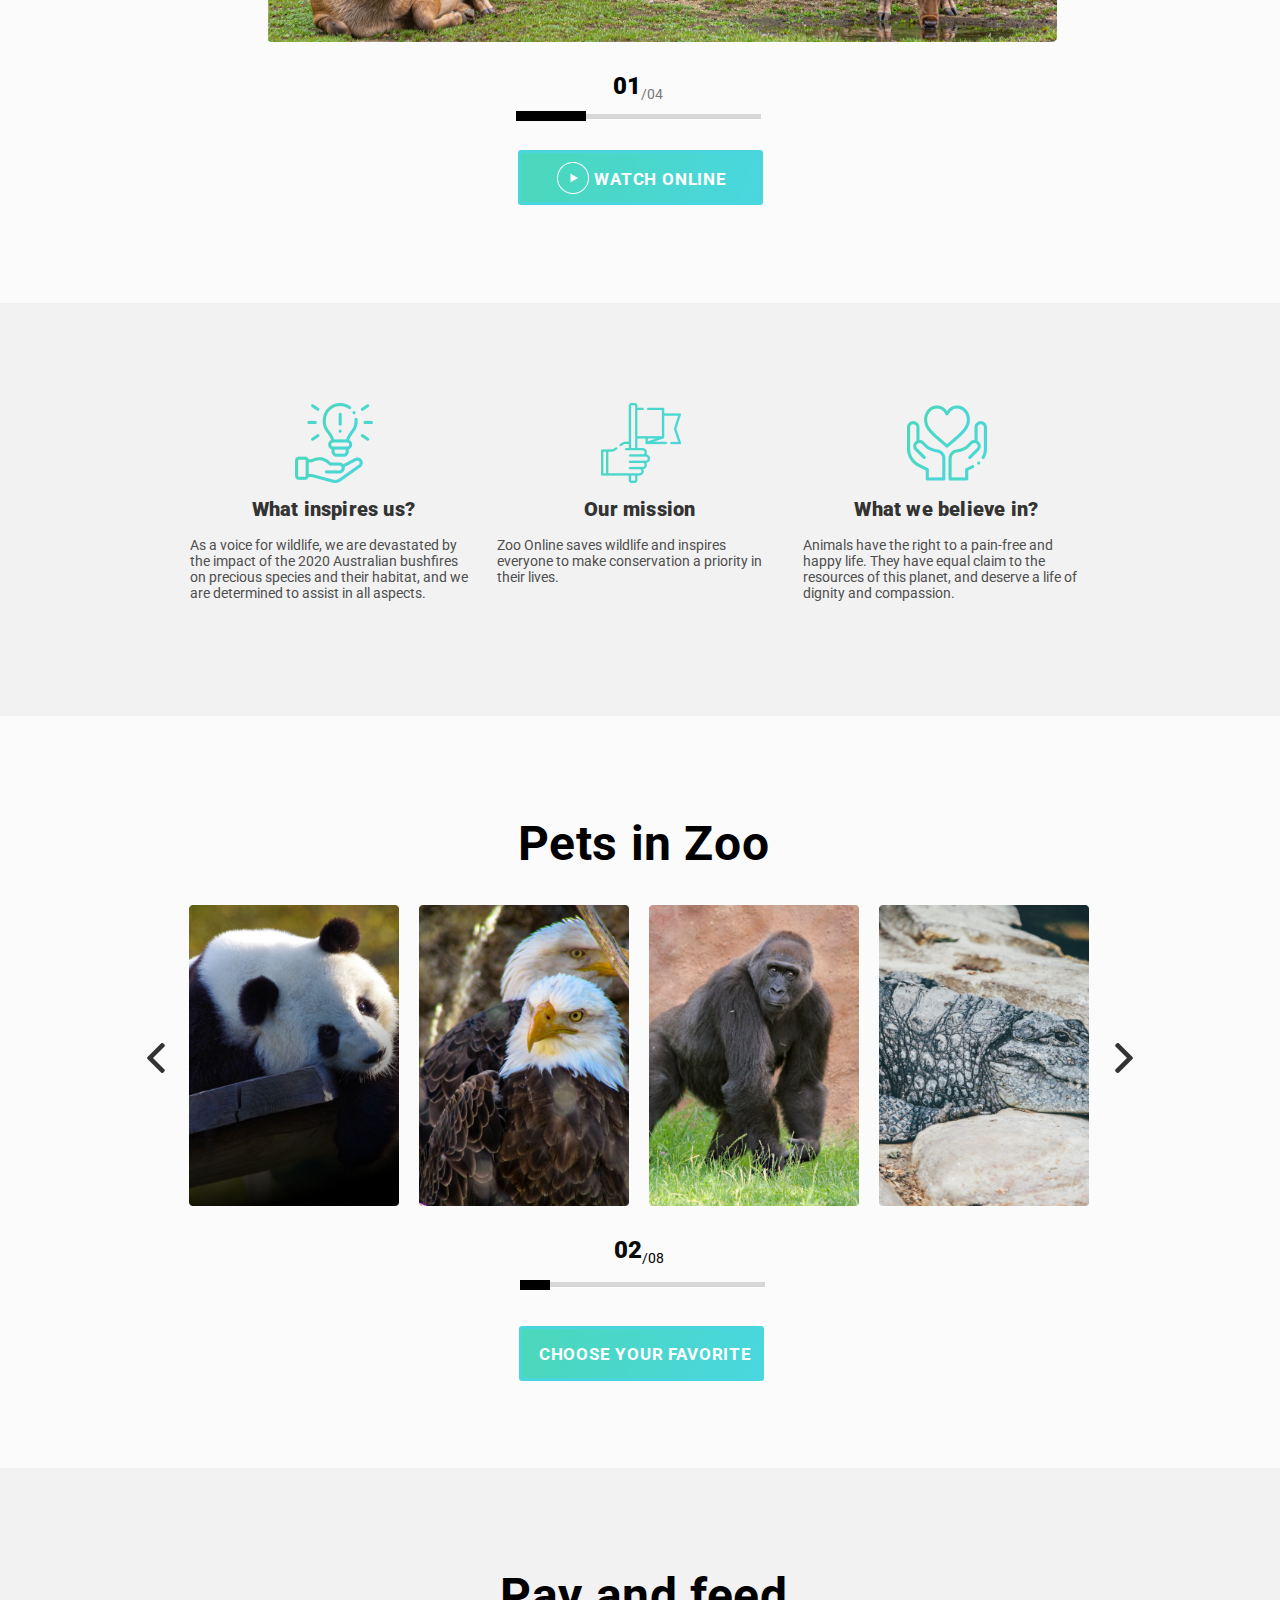
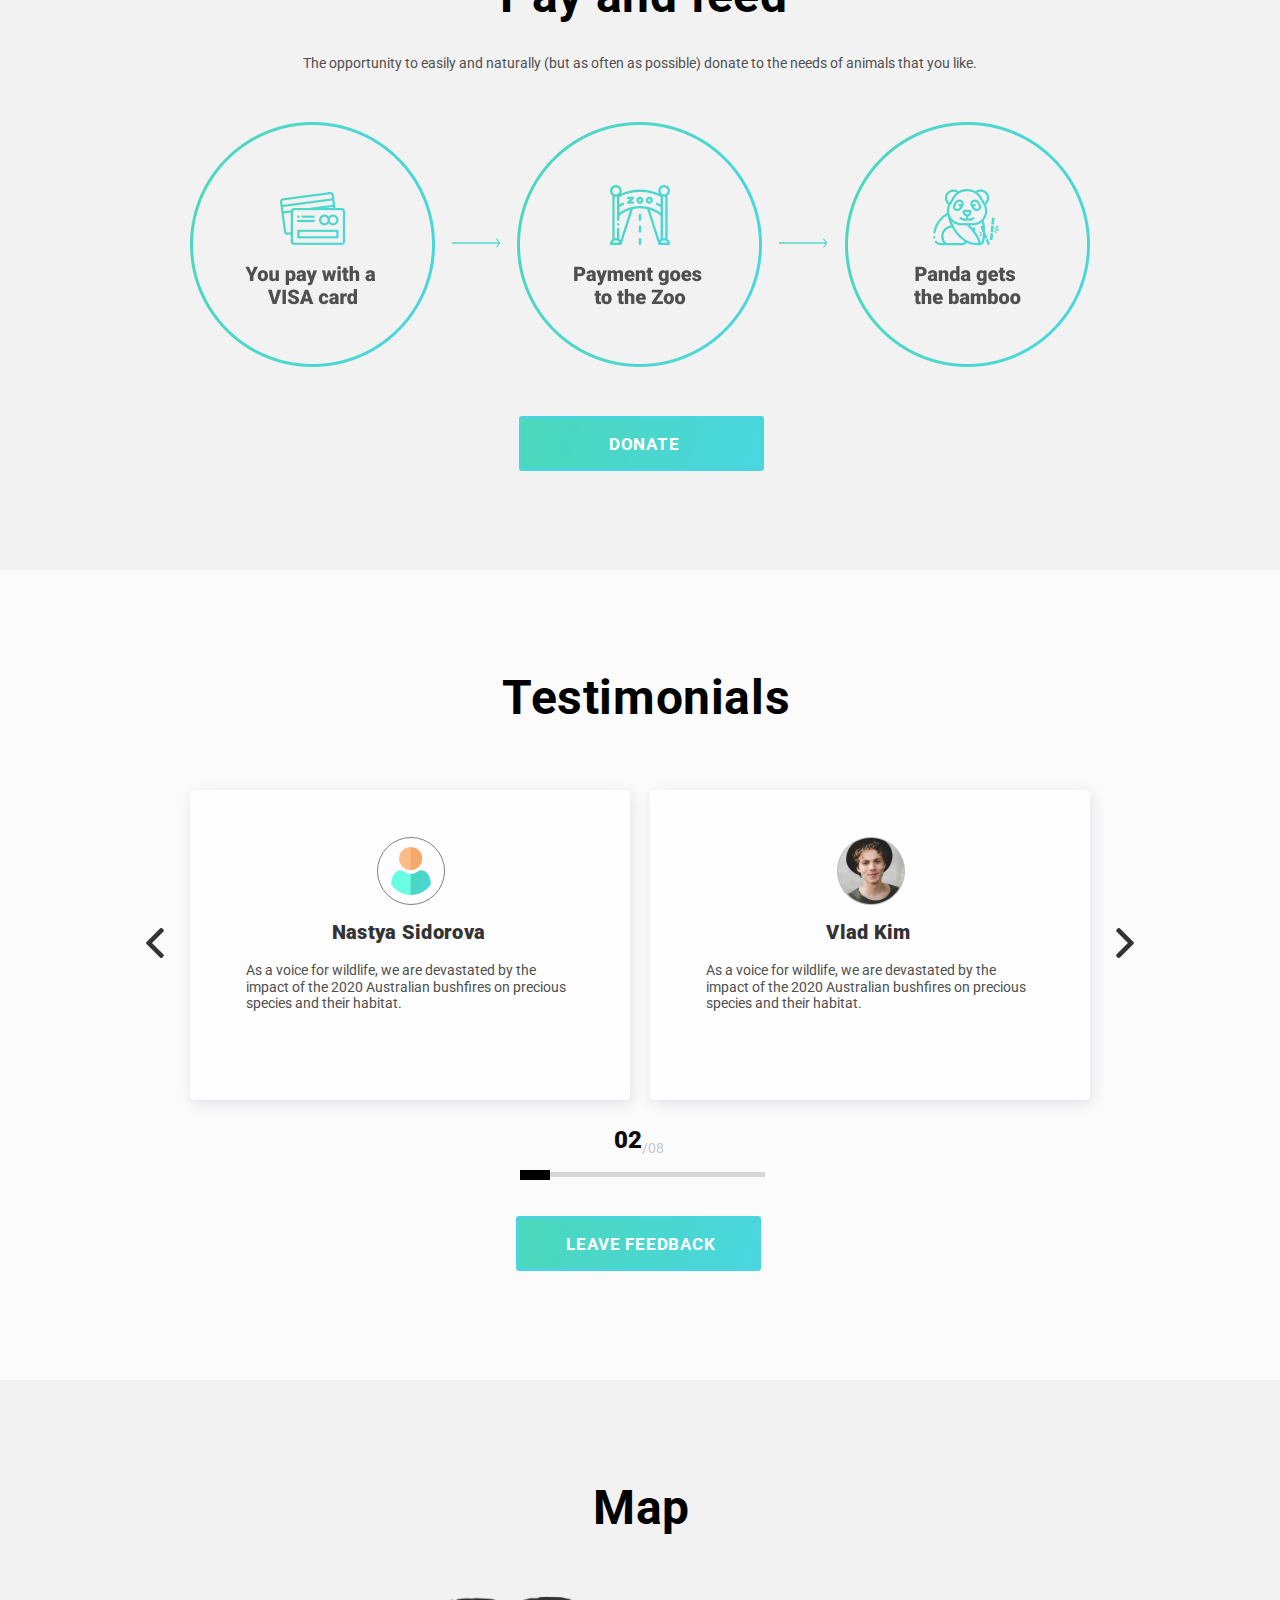
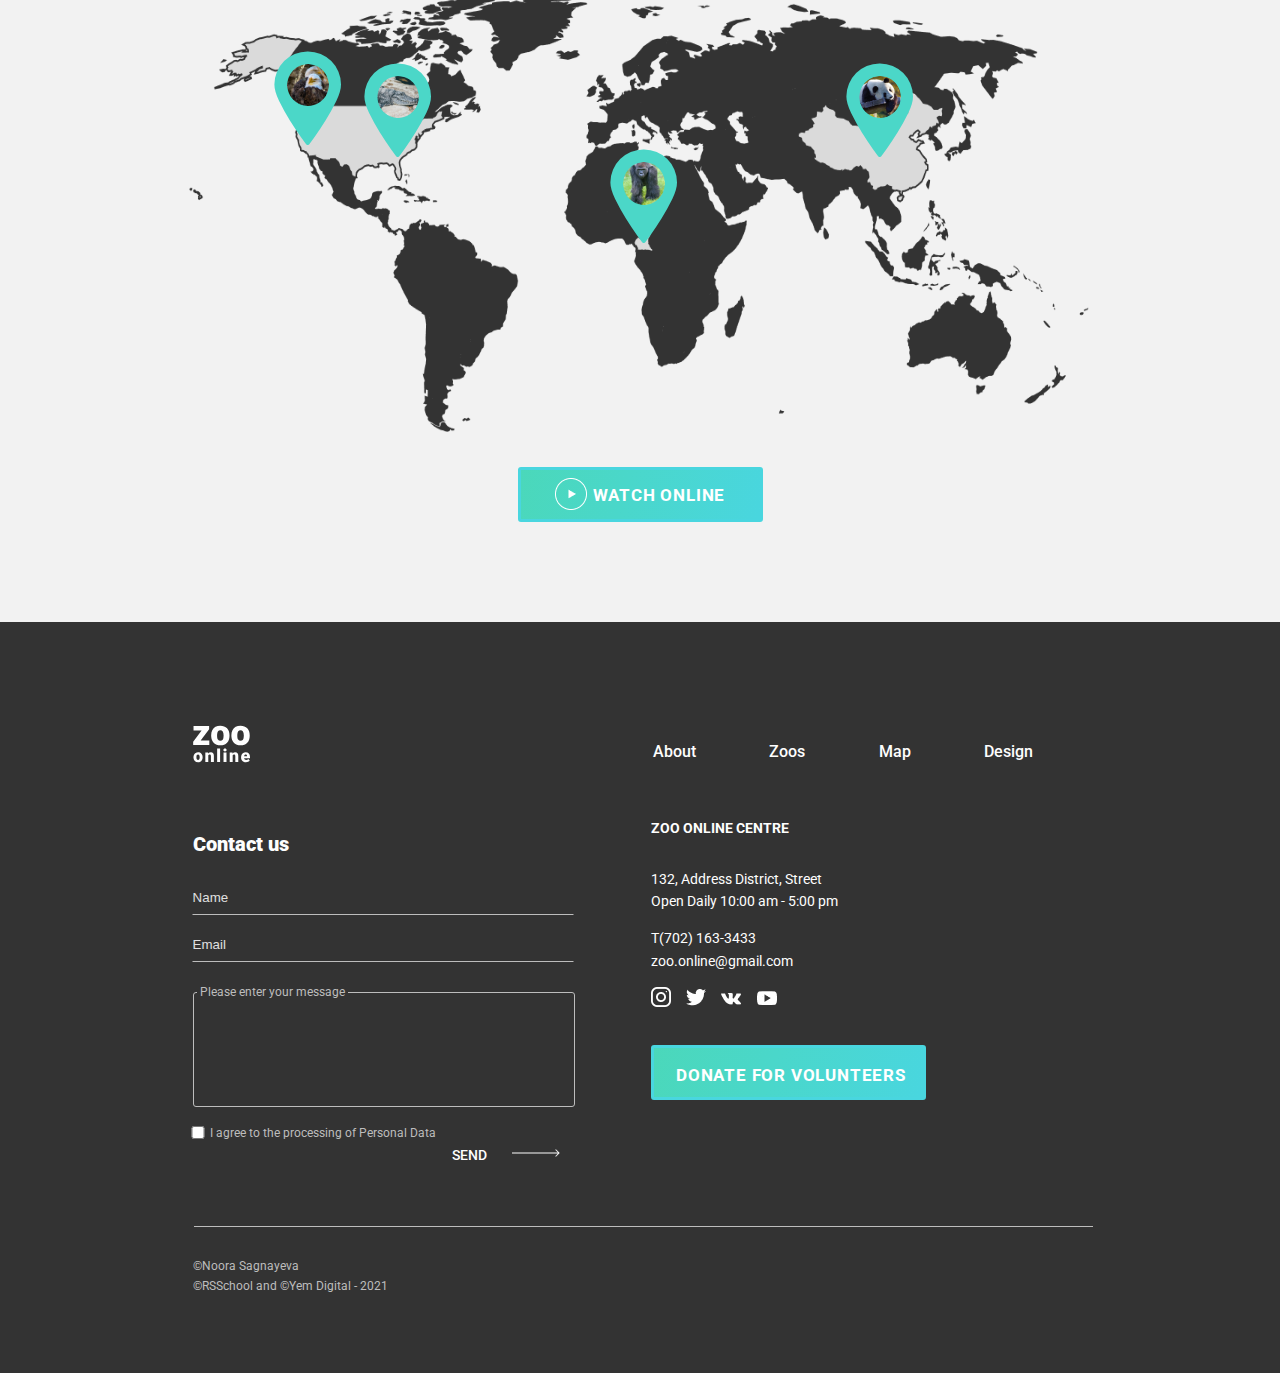
==== commit c5b3c3f7: "feat: add firs slider" ====
--- a/online-zoo/pages/Landing/html/index.html
+++ b/online-zoo/pages/Landing/html/index.html
@@ -73,8 +73,25 @@
                 </div>
                <div class="animalsOnSlider">
                    <ul>
-                    <li><a href="#no_scroll"><img src="../../../assets/images/Eagle0.png" alt=""></a></li>
-                    <li class="active">
+                    <li value="1" class=""><p class="animalShortInfo">
+                        Panda’s name is Bei Bei. He 
+                        is 2 years old. Bei Bei is from China. He loves bamboos.
+                    </p>
+                    <div class="animalbtns">
+                     <a href="../../Zoos/html/index.html">   
+                     <button class="animalbtn">
+                         <img src="../../../assets/images/Play.png">
+                         <p>WATCH ONLINE</p>
+                     </button>
+                    </a>
+                    
+                     <button class="animalbtn2 formbtn">
+                        <a><img src="../../../assets/images/WhiteRound.png"></a>
+                        <a><img class="dolar" src="../../../assets/images/$.png"></a>
+                        <p>donate</p>
+                    </button>
+                </div><img class="pet_photo" src="../../../assets/images/Eagle0.png" alt=""></li>
+                    <li value="2" class="pandaslider active">
                         <p class="animalShortInfo">
                             Panda’s name is Bei Bei. He 
                             is 2 years old. Bei Bei is from China. He loves bamboos.
@@ -93,23 +110,126 @@
                             <p>donate</p>
                         </button>
                     </div>
-                        <img src="../../../assets/images/Panda0.png" alt=""></li>
-                    <li><a href="#no_scroll"><img src="../../../assets/images/Gorilla0.png" alt=""></a></li>
-                    <li><a href="#no_scroll"><img src="../../../assets/images/Croco0.png" alt=""></a></li>
-                    <li><a href="#no_scroll"><img src="../../../assets/images/Fox.png" alt=""></a></li>
-                    <li><a href="#no_scroll"><img src="../../../assets/images/Elephant.png" alt=""></a></li>
-                    <li><a href="#no_scroll"><img src="../../../assets/images/Lenivec.png" alt=""></a></li>
-                    <li><a href="#no_scroll"><img src="../../../assets/images/Leopard.png" alt=""></a></li>
+                        <img class="pet_photo" src="../../../assets/images/Panda0.png" alt=""></li>
+                    <li value="3" class=""><p class="animalShortInfo">
+                        Panda’s name is Bei Bei. He 
+                        is 2 years old. Bei Bei is from China. He loves bamboos.
+                    </p>
+                    <div class="animalbtns">
+                     <a href="../../Zoos/html/index.html">   
+                     <button class="animalbtn">
+                         <img src="../../../assets/images/Play.png">
+                         <p>WATCH ONLINE</p>
+                     </button>
+                    </a>
+                    
+                     <button class="animalbtn2 formbtn">
+                        <a><img src="../../../assets/images/WhiteRound.png"></a>
+                        <a><img class="dolar" src="../../../assets/images/$.png"></a>
+                        <p>donate</p>
+                    </button>
+                </div><img class="pet_photo" src="../../../assets/images/Gorilla0.png" alt=""></li>
+                    <li value="4" class=""><p class="animalShortInfo">
+                        Panda’s name is Bei Bei. He 
+                        is 2 years old. Bei Bei is from China. He loves bamboos.
+                    </p>
+                    <div class="animalbtns">
+                     <a href="../../Zoos/html/index.html">   
+                     <button class="animalbtn">
+                         <img src="../../../assets/images/Play.png">
+                         <p>WATCH ONLINE</p>
+                     </button>
+                    </a>
+                    
+                     <button class="animalbtn2 formbtn">
+                        <a><img src="../../../assets/images/WhiteRound.png"></a>
+                        <a><img class="dolar" src="../../../assets/images/$.png"></a>
+                        <p>donate</p>
+                    </button>
+                </div><img class="pet_photo" src="../../../assets/images/Croco0.png" alt=""></li>
+                    <li value="5" class=""><p class="animalShortInfo">
+                        Panda’s name is Bei Bei. He 
+                        is 2 years old. Bei Bei is from China. He loves bamboos.
+                    </p>
+                    <div class="animalbtns">
+                     <a href="../../Zoos/html/index.html">   
+                     <button class="animalbtn">
+                         <img src="../../../assets/images/Play.png">
+                         <p>WATCH ONLINE</p>
+                     </button>
+                    </a>
+                    
+                     <button class="animalbtn2 formbtn">
+                        <a><img src="../../../assets/images/WhiteRound.png"></a>
+                        <a><img class="dolar" src="../../../assets/images/$.png"></a>
+                        <p>donate</p>
+                    </button>
+                </div><img class="pet_photo" src="../../../assets/images/Fox.png" alt=""></li>
+                    <li value="6" class=""><p class="animalShortInfo">
+                        Panda’s name is Bei Bei. He 
+                        is 2 years old. Bei Bei is from China. He loves bamboos.
+                    </p>
+                    <div class="animalbtns">
+                     <a href="../../Zoos/html/index.html">   
+                     <button class="animalbtn">
+                         <img src="../../../assets/images/Play.png">
+                         <p>WATCH ONLINE</p>
+                     </button>
+                    </a>
+                    
+                     <button class="animalbtn2 formbtn">
+                        <a><img src="../../../assets/images/WhiteRound.png"></a>
+                        <a><img class="dolar" src="../../../assets/images/$.png"></a>
+                        <p>donate</p>
+                    </button>
+                </div><img  class="pet_photo"src="../../../assets/images/Elephant.png" alt=""></li>
+                    <li value="7"><p class="animalShortInfo">
+                        Panda’s name is Bei Bei. He 
+                        is 2 years old. Bei Bei is from China. He loves bamboos.
+                    </p>
+                    <div class="animalbtns">
+                     <a href="../../Zoos/html/index.html">   
+                     <button class="animalbtn">
+                         <img src="../../../assets/images/Play.png">
+                         <p>WATCH ONLINE</p>
+                     </button>
+                    </a>
+                    
+                     <button class="animalbtn2 formbtn">
+                        <a><img src="../../../assets/images/WhiteRound.png"></a>
+                        <a><img class="dolar" src="../../../assets/images/$.png"></a>
+                        <p>donate</p>
+                    </button>
+                </div><img  class="pet_photo"src="../../../assets/images/Lenivec.png" alt=""></li>
+                    <li value="8"><p class="animalShortInfo">
+                        Panda’s name is Bei Bei. He 
+                        is 2 years old. Bei Bei is from China. He loves bamboos.
+                    </p>
+                    <div class="animalbtns">
+                     <a href="../../Zoos/html/index.html">   
+                     <button class="animalbtn">
+                         <img src="../../../assets/images/Play.png">
+                         <p>WATCH ONLINE</p>
+                     </button>
+                    </a>
+                    
+                     <button class="animalbtn2 formbtn">
+                        <a><img src="../../../assets/images/WhiteRound.png"></a>
+                        <a><img class="dolar" src="../../../assets/images/$.png"></a>
+                        <p>donate</p>
+                    </button>
+                </div><img class="pet_photo" src="../../../assets/images/Leopard.png" alt=""></li>
                      </ul>
                 </div>
-                <div class="dearCounter counternull">
-                    <p class="DnowW">02/</p>
-                    <p class="SmaxW">08</p>
-                </div>
-                <div class="ponzynokNull">
-                    <div class="ponzynokNullLinia"></div>
-                    <div class="ponzynokNullBlock"></div>
-                </div>
+                <form class="counternull" oninput = "result.value='0'+favorite.value">
+                    <div class="chislo">
+                         <output class="Dnow" name="result">02</output>
+                         <p class="Smax">/08</p> 
+                     </div>
+                    <input class="ponzynokNull " name="favorite" data-sizing="" type="range" min="01" max="08" value="02"/>
+                    
+                  </form>
+
             </div>
          
          <div class="social">
@@ -141,14 +261,15 @@
                     by the impact of the 2020 Australian bushfires on precious species and their habitat.
             </p>
             <div class="dearImg"><img src="../../../assets/images/di.png" alt=""></div>
-            <div class="dearCounter counterFirst">
-                <p class="Dnow">01/</p>
-                <p class="Smax">04</p>
-            </div>
-            <div class="ponzynokFirst">
-                <div class="ponzynokFirstLinia"></div>
-                <div class="ponzynokFirstBlock"></div>
-            </div>
+      
+            <form class="counterFirst" oninput = "result.value='0'+how_it_works.value">
+                <div class="chislo">
+                     <output class=" Dnow" name="result">01</output>
+                     <p class="Smax">/04</p> 
+                 </div>
+                <input class="ponzynokFirst " name="how_it_works" data-sizing="" type="range" min="01" max="04" value="01"/>
+                
+              </form>
             <button class="watchOnline2">
                 <a><img src="../../../assets/images/Play.png"></a>
                 <p>WATCH ONLINE</p>
@@ -277,14 +398,14 @@
                     <li class="arrow arrow-dark" ><a href="#no_scroll"><img src="../../../assets/images/Right.png" alt=""></a></li>
                     <li class="arrow arrow-light" ><a href="#no_scroll"><img src="../../../assets/images/right-light.png" alt=""></a></li>
                 </ul>
-                <div class="dearCounter thecondCounter">
-                    <p class="Dnow">01/</p>
-                    <p class="Smax">08</p>
-                </div>
-                <div class="ponzynokThecond">
-                    <div class="ponzynokThecondBlock"></div>
-                    <div class="ponzynokThecondLinia"></div>
-                </div>
+        
+                <form class="thecondCounter" oninput = "result.value='0'+favorite.value">
+                    <div class="chislo">
+                         <output class="Dnow" name="result">02</output>
+                         <p class="Smax">/08</p> 
+                     </div>
+                    <input class="ponzynokThecond " name="favorite" data-sizing="" type="range" min="01" max="08" value="01"/>
+                  </form>
                 <a href="../../Map/html/index.html">
                 <button class="choose">
                     <p>choose your favorite</p>
@@ -343,14 +464,14 @@
                     <li class="arrow arrow-black" ><a href="#no_scroll"><img src="../../../assets/images/Right.png" alt=""></a></li>
                     <li class="arrow arrow-light" ><a href="#no_scroll"><img src="../../../assets/images/right-light.png" alt=""></a></li>
                 </ul>
-                <div class="dearCounter thirdCounter">
-                    <p class="Dnow">02/</p>
-                    <p class="Smax">08</p>
-                </div>
-                <div class="ponzynokThird">
-                    <div class="ponzynokThirdBlock"></div>
-                    <div class="ponzynokThirdLinia"></div>
-                </div>
+            
+                <form class="thirdCounter" oninput = "result.value='0'+favorite.value">
+                    <div class="chislo">
+                         <output class="Dnow" name="result">02</output>
+                         <p class="Smax">/08</p> 
+                     </div>
+                    <input class="ponzynokThird" name="favorite" data-sizing="" type="range" min="01" max="08" value="01"/>
+                  </form>
                 <button class="choose">
                     <p>Leave feedback</p>
                 </button>
--- a/online-zoo/pages/Landing/css/style.css
+++ b/online-zoo/pages/Landing/css/style.css
@@ -29,7 +29,9 @@
 .part{
     transition: 1s;
 }
-
+button{
+    outline: none;
+}
 
 
 
@@ -308,10 +310,10 @@
     margin: 15px 0 0 5px;
 }
 .animalShortInfo{
-    
+    z-index: 100;
     width: 180px;
     position: absolute;
-    margin-top: 232px;
+    margin-top: 182px;
     margin-left: 22px;
     word-wrap: wrap;
     font-weight: normal;  
@@ -322,13 +324,14 @@
 color: #FFFFFF;
 }
 .animalbtn{
+    z-index: 100;
     position: absolute;
     display: flex;
     width: 213px;
     background:none ;
     border: none;
     margin-left: 17px;
-    margin-top: 283px;
+    margin-top: 233px;
 }
 .animalbtn:hover{
     transform: scale(1.05);
@@ -351,13 +354,14 @@
 
 }
 .animalbtn2{
+    z-index: 100;
     position: absolute;
     display: flex;
     width: 213px;
     background:none ;
     border: none;
     margin-left: 140px;
-    margin-top: 283px;
+    margin-top: 233px;
 }
 .animalbtn2:hover{
     transform: scale(1.05);
@@ -444,50 +448,102 @@
     
 }
 .animalsOnSlider  ul li{
-    
+    transition: 0.5s;
     margin-right:-55px;
 }
+
+
 .active{
+    
+    z-index: 1;
     margin-top: -35px;
-    margin-right: 2px !important;
-    margin-left: 45px !important;
+    margin-right: 0px !important;
+    margin-left: 65px !important;
+}
+.animalsOnSlider  ul li:not(.active) p,
+.animalsOnSlider  ul li:not(.active) div
+{
+    pointer-events: none;
+opacity: 0;
+}
+
+.pandaslider .animalShortInfo{
+    margin-top: 213px;
+}
+.pandaslider .animalbtn,
+.pandaslider .animalbtn2{
+    margin-top: 259px;
+}
+
+.pandaslider .pet_photo
+{
+    padding-top: 0px ;
+    transform: scale(0.58);
+}
+.active .pet_photo{
+    margin-top: 0;
+    transform: scale(1.73);
+    z-index: 0;
+}
+.active.pandaslider{
+    margin-top: 0px;
+}
+.active.pandaslider .pet_photo{
+    transform: scale(1);
+}
+.hide-slide{
+    opacity: 0;
+    transition: 0.3s;
+}
+
+
+
+
+.chislo{
+    display: flex;
 }
 .counternull{
-    margin-top: -9px !important;
-    margin-left: 33.5%;
-}
-.DnowW{
+
+    margin-top: 16px;
+    margin-left: 58.6%;
+}
+.counternull .chislo{
+    margin-left:17%;
+    margin-bottom: -1px;
+}
+.counternull .chislo .Dnow{
     font-style: normal;
     font-weight: 900;
     font-size: 24px;
     line-height: 28px;
-    color: #FEFEFE !important;
-
-}
-.ponzynokNull{
-    display: flex;
-    justify-content: center;
-    margin-top: -12px;
-    margin-left: 34%;
-}
-.ponzynokNull:hover{
-    transform: scale(1.05);
-}
-.ponzynokNullBlock{
+    color: #FEFEFE;
+
+}
+.counternull .chislo .Smax{
+    color:black;
+}
+
+.ponzynokNull{ 
     position: absolute;
-    margin-right: 163px;
-    width: 30px;
-    height: 10px;
-    background: rgba(254,254,254, 1);
-
-
-}
-.ponzynokNullLinia{
-    position: absolute;
-    margin-top:3px ;
+    z-index: 1000;
+    margin-left: 2.5%;
+    appearance: none;
     width: 245px;
     height: 5px;
-    background-color: rgba(129,129,129);
+    background: rgba(189, 189, 189, 0.57);  
+}
+.ponzynokNull::-webkit-slider-thumb {
+    -webkit-appearance: none;
+    height: 10px;
+    width: 30px;
+    background: rgb(255, 255, 255);
+}
+.ponzynokNull:hover{
+    border: none;
+}
+
+.dark .ponzynokNull::-webkit-slider-thumb{
+    background: rgba(254, 254, 254, 1);
 }
 
 
@@ -548,56 +604,53 @@
 margin-top: 29px;
 margin-bottom: 7px;
 }
-.dearCounter{
-    margin-top: 1px;
-    display: flex;
-    align-items: baseline;
-    justify-content: center;
-}
-.dearCounter p.Dnow{
-    margin-left:46.5% ;
+
+.counterFirst{
+    margin-top: 30px;
+    margin-left: 35.6%;
+    margin-bottom: -13px; 
+}
+.counterFirst .chislo{
+    margin-left:17%;
+    margin-bottom: -13px;
+}
+.counterFirst .chislo .Dnow{
+    font-style: normal;
+    font-weight: 900;
     font-size: 24px;
-    font-style: normal;
     line-height: 28px;
-    letter-spacing: 0em;
-    color: rgba(51, 51, 51);
-    font-weight: bolder;
-}
-.dark .dearCounter p.Dnow{
-  
-    color: rgba(254, 254, 254, 1);
-}
-.dearCounter p.Smax{
-    margin-left:-44.5% ;
-    letter-spacing: 0em;
-    color: rgba(189, 189, 189, 0.57);
-
+    color: #000000;
+
+}
+.dark .counterFirst .chislo .Dnow{
+color: white;
+}
+.counterFirst .chislo .Smax{
+    color:rgb(119, 119, 119);
+    margin-left: 0%;
 }
 .ponzynokFirst{
-    display: flex;
-    justify-content: center;
-    margin-top: -13px;
+    margin-left: -2%;
+    appearance: none;
+    width: 245px;
+    height: 5px;
+    background: rgba(189, 189, 189, 0.57); 
+    
+}
+.ponzynokFirst::-webkit-slider-thumb {
+    -webkit-appearance: none;
+    height: 10px;
+    width: 70px;
+    background: #000000;
 }
 .ponzynokFirst:hover{
-    transform: scale(1.05);
-}
-.ponzynokFirstBlock{
-    position: absolute;
-    margin-right: 183px;
-    width: 62px;
-    height: 11px;
-    background: rgba(51, 51, 51, 1);
-}
-.dark .ponzynokFirstBlock{
+    border: none;
+}
+
+.dark .ponzynokFirst::-webkit-slider-thumb{
     background: rgba(254, 254, 254, 1);
 }
-.ponzynokFirstLinia{
-    position: absolute;
-    margin-top:3px ;
-    width: 245px;
-    height: 6px;
-    background-color: rgba(189, 189, 189, 0.57);
-}
+
 .watchOnline2{
     width: 245px;
     height: 55px;
@@ -776,48 +829,56 @@
     width: 278px;
    
 }
-.thecondCounter{
-    
-    margin-top: -14.5px;
-    padding-top: 0;
-    padding-left: 3px;
-}
-
-.thecondCounter P:nth-child(1){
-   margin-left: 0;
-   margin-right: 0;
-}
-.thecondCounter P:nth-child(2){
-    margin-left: 0;
-    margin-right: 0;
- }
-.ponzynokThecond{
-    display: flex;
-    justify-content: center;
-    margin-top: -12.5px;
-    padding-left: 2px;
-}
-.ponzynokThecond:hover{
-    transform: scale(1.05);
-}
-
-.ponzynokThecondBlock{
-    position: absolute;
-    margin-right: 215px;
-    width: 30px;
-    height: 10px;
-    background: rgba(51, 51, 51, 1);
-    z-index: 2;
-}
-.dark .ponzynokThecondBlock{
-    background: rgb(251, 251, 251);
-}
-.ponzynokThecondLinia{
-    position: absolute;
-    margin-top:3px ;
+
+ .thecondCounter{
+    margin-top: 26px;
+    margin-left: 41.0%;
+    margin-bottom: -13px;
+}
+.thecondCounter .chislo{
+    margin-left:14%;
+    margin-bottom: -13px;
+}
+.thecondCounter .chislo .Dnow{
+    font-style: normal;
+    font-weight: 900;
+    font-size: 24px;
+    line-height: 28px;
+    color: #0c0c0c;
+
+}
+.dark .thecondCounter .chislo .Dnow{
+color: white;
+}
+.thecondCounter .chislo .Smax{
+    color:black;
+}
+.dark .thecondCounter .chislo .Smax{
+    color: rgb(209, 209, 209);
+    }
+
+.ponzynokThecond{ 
+   
+    margin-left: 4.5%;
+    appearance: none;
     width: 245px;
     height: 5px;
-    background-color: rgba(189, 189, 189, 0.57);
+    background: rgba(189, 189, 189, 0.57);  
+    outline: none;
+    
+}
+.ponzynokThecond::-webkit-slider-thumb {
+    -webkit-appearance: none;
+    height: 10px;
+    width: 30px;
+    background: rgb(0, 0, 0);
+}
+.ponzynokThecond:hover{
+    border: none;
+}
+
+.dark .ponzynokThecond::-webkit-slider-thumb{
+    background: rgba(254, 254, 254, 1);
 }
 
 .choose{
@@ -1093,44 +1154,55 @@
 .dark .users p{
     color: #F2F2F2;
 }
-.ponzynokThird{
-    display: flex;
-    justify-content: center;
-    margin-top: -12.5px;
-    padding-left: 2px;
+.thirdCounter{
+   margin-top: 26px;
+   margin-left: 41.0%;
+   margin-bottom: -7px;
+}
+.thirdCounter .chislo{
+   margin-left:12%;
+   margin-bottom: -5px;
+}
+.thirdCounter .chislo .Dnow{
+   font-style: normal;
+   font-weight: 900;
+   font-size: 24px;
+   line-height: 28px;
+   color: #0c0c0c;
+
+}
+.thirdCounter .chislo .Smax{
+   color:black;
+}
+.dark .thirdCounter .chislo .Dnow{
+    color: white;
+    }
+    .thirdCounter .chislo .Smax{
+        color:rgb(197, 197, 197);
+    }
+.ponzynokThird{ 
+  
+   margin-left: 4.5%;
+   appearance: none;
+   width: 245px;
+   height: 5px;
+   background: rgba(189, 189, 189, 0.57);  
+   outline: none;
+   
+}
+.ponzynokThird::-webkit-slider-thumb {
+   -webkit-appearance: none;
+   height: 10px;
+   width: 30px;
+   background: rgb(0, 0, 0);
 }
 .ponzynokThird:hover{
-    transform: scale(1.05);
-}
-.ponzynokThirdBlock{
-    position: absolute;
-    margin-right: 155px;
-    width: 30px;
-    height: 10px;
-    background: rgba(51, 51, 51, 1);
-    z-index: 2;
-}
-.dark .ponzynokThirdBlock{
-    background: #FEFEFE;
-}
-.ponzynokThirdLinia{
-    position: absolute;
-    margin-top:3px ;
-    width: 245px;
-    height: 5px;
-    background-color: rgba(189, 189, 189, 0.57);
-}
-.thirdCounter{
-    padding-top: 9px;
-}
-.thirdCounter P:nth-child(1){
-    margin-left: 0;
-    margin-right: 0;
- }
- .thirdCounter P:nth-child(2){
-     margin-left: 0;
-     margin-right: 0;
-  }
+   border: none;
+}
+
+.dark .ponzynokThird::-webkit-slider-thumb{
+   background: rgba(254, 254, 254, 1);
+}
 .people button{
     margin-left: 43.6%;
 }
@@ -1671,8 +1743,15 @@
     justify-content: center;
    display: flex;
 }
+.form-page:not(.displayNone){
+     opacity:1;
+     transition: 0.2s;  
+}
 .displayNone{
-    display: none;
+   overflow: hidden;
+   pointer-events: none;
+    opacity:0;
+    transition: 0.2s;
 }
 .form-page-conteiner{
     display: flex;
@@ -1915,25 +1994,34 @@
        transform: scale(1.28);
     }
     .animalShortInfo{
-        margin-top: 235px;
+        margin-top: 185px;
         line-height: 16px;
         margin-left: 22px;
     }
     .animalbtn{
         margin-left: 16px;
-        margin-top: 286px;
+        margin-top: 236px;
     }
     .animalbtn2{
         margin-left: 139px;
-        margin-top: 286px;
+        margin-top: 236px;
+    }
+    .pandaslider.active{
+        margin-top: -26px;
+    }
+    .pandaslider .animalShortInfo{
+        margin-top: 235px;
+    }
+    .ponzynokNull{
+        margin-left: 8.1%;
     }
     .counternull{
-        margin-top: -1px !important;
-        margin-left: 59.1%;
-    }
-    .ponzynokNull{
-
-        margin-left: 59.1%;
+        margin-top: 18px;
+
+    }
+    .counternull .chislo{
+        margin-left:47%;
+        margin-bottom: -10px;
     }
     .thecondUL{
         margin-top: -101px;
@@ -1969,12 +2057,6 @@
     width: 746px;
     height: 323px;
     }
-    
-    .ponzynokFirstBlock{
-    margin-right: 166px;
-    width: 82px;
-    }
- 
     .watchOnline2 img{
     height: 32px;
     width: 32px;
@@ -1986,6 +2068,7 @@
     margin-top: 17px;
     margin-right: 21px;
     }
+    
 
 
 
@@ -2079,20 +2162,26 @@
         margin: 0;
         margin-left: -25px;
     }
-    .thecondCounter{
-        margin-top: -15px;
-        padding-top: 0;
-        padding-left: 6px;
-    }
+    
+ .thecondCounter{
+
+    margin-left: 40.0%;
+    margin-bottom: -5px;
+}
+.thecondCounter .chislo{
+    margin-left:13%;
+    margin-bottom: -8px;
+}
+.ponzynokThecond{   
+    margin-left: 0%;  
+}
+
+
     .choose{
         margin-left: 39.9%;
     }
     .choose p{
         padding: 14px 0px 0 11px;
-    }
-    .ponzynokThecond{
-        margin-top: -14px;
-        padding-left: 10px;
     }
 
 
@@ -2190,12 +2279,19 @@
         padding-left: 56px;
         line-height: 16.5px;
     }
-    .thirdCounter{
-        padding-top: 8px;
-    }
-    .ponzynokThird{
-        margin-top: -13px;
-    }
+    
+ .thirdCounter{
+
+    margin-left: 40.0%;
+    margin-bottom: -5px;
+}
+.thirdCounter .chislo{
+    margin-left:13%;
+    margin-bottom: -8px;
+}
+.ponzynokThird{   
+    margin-left: 0%;  
+}
     .people button{
         margin-left: 39.7%;
     }
@@ -2421,6 +2517,7 @@
         margin-right:-46px;
     }
     .animalsOnSlider  ul li.active{
+       
         padding-top:20px;
         margin-left: 40px !important;
     }
@@ -2440,12 +2537,21 @@
         margin-left: 139px;
         margin-top: 285px;
     }
+    .active.pandaslider{
+        margin-top: -20px;
+    }
+    .active:not(.pandaslider) .animalShortInfo{
+margin-top: 190px;
+    }
+    .active:not(.pandaslider) .animalbtn,
+    .active:not(.pandaslider) .animalbtn2{
+margin-top: 235px;
+    }
     .counternull{
-        margin-top: -1px !important;
-        margin-left: 44.1%;
+        margin-left: 58%;
     }
     .ponzynokNull{
-        margin-left: 44.1%;
+        margin-left: -4.1%;
     }
     .thecondUL{
         margin-top: -98px;
@@ -3002,7 +3108,7 @@
    width: 164px;
 }
 .form-page-info h3{
-margin-top: 300px;
+margin-top: 100px;
 margin-left: 70px;
 }
 .first-part-donate{
@@ -3028,7 +3134,17 @@
     margin-top: 25px;
     height: 58px;
 }
-    
+.donate-short-info{
+margin-left: 70px;
+width: 335px;
+
+
+}
+.donate-form-btn{
+ 
+    margin-left: 150px;
+
+}
 }
 
 
@@ -3124,7 +3240,7 @@
     .animalsOnSlider{
         padding: 0;
        margin: 0;
-    margin-left:165px;
+    margin-left:20px;
     margin-top: 155px;
     }
     .animalsOnSlider  ul{
@@ -3134,45 +3250,72 @@
     .animalsOnSlider  ul li{
   height: 180px;
   margin-top: -120px;
-        margin-right:-35px;
+        margin-right:-25px;
         padding: 0;
     }
     .animalsOnSlider  ul li.active{
         padding: 0;
-        margin-top:-100px;
-        margin-left: -35px !important;
+        margin-top:-70px;
+        margin-left: -10px !important;
         margin-right: 173px !important;
         display: inline;
         width: 10px;
     }
-    .animalsOnSlider  ul li.active  img{
+    .animalsOnSlider  ul li.active  .pet_photo{
         padding: 0;
         cursor: default; 
         margin-top: -50px;
-        transform: scale(0.57);
-    }
-    .animalsOnSlider ul li:not(.active)  img{
+        transform: scale(1);
+    }
+    .animalsOnSlider ul li:not(.active)  .pet_photo{
         cursor: default;  
         height: 200px;
         margin-top: 38px;
        transform: scale(1.22);
     }
-    .animalsOnSlider  ul li.active  .animalShortInfo{
+    .animalsOnSlider  ul li.active.pandaslider{
+        margin-left: -30px !important;
+        margin-right: 183px !important;
+    }
+    .animalsOnSlider  ul li.active.pandaslider  .pet_photo{
+        margin-top: -70px;
+        transform: scale(0.6);
+    }
+    .animalsOnSlider ul li:not(.active).pandaslider  .pet_photo{
+        transform: scale(0.85);
+    }
+    .animalsOnSlider  ul li.active:not(.pandaslider)  .animalShortInfo{
         z-index: 2;
-        margin-top: 100px;
+        margin-top: 80px;
         line-height: 16px;
         margin-left: 60px;
         font-size: 12px;
         line-height: 14px;
         width: 120px;
     }
+    .animalsOnSlider  ul li.active.pandaslider .animalShortInfo{
+        z-index: 2;
+        margin-top: 90px;
+        line-height: 16px;
+        margin-left: 60px;
+        font-size: 12px;
+        line-height: 14px;
+        width: 120px;
+    }
     .animalsOnSlider  ul li.active .animalbtn{
         z-index: 2;
         margin-left: 46px !important;
-        margin-top: 202px;
+        margin-top: 180px;
         
     }
+    .animalsOnSlider  ul li.active.pandaslider .animalbtn{
+        
+        z-index: 2;
+        margin: 0;
+        margin-top: 190px;
+    }
     .animalsOnSlider  ul li.active .animalbtn img{
+        transform: scale(0.6);
         width: 41px;
         margin-top: -49px;
     }
@@ -3183,13 +3326,20 @@
         font-size: 10px;
         line-height: 12px;
     }
-
     .animalsOnSlider  ul li.active .animalbtn2{
+        
         z-index: 2;
         margin: 0;
-        margin-top: 205px;
+        margin-top: 180px;
+    }
+    .animalsOnSlider  ul li.active.pandaslider .animalbtn2{
+        
+        z-index: 2;
+        margin: 0;
+        margin-top: 190px;
     }
     .animalsOnSlider  ul li.active  .animalbtn2 img{
+        transform: scale(0.6);
         width: 41px;
         margin-top: -23px !important;
         margin-left: -137px;
@@ -3211,29 +3361,28 @@
         margin-top: -23px !important;
         margin-left: 18.1%;
     }
-    .ponzynokNull{
-       
-        margin-left: 17.4%;
-    }
-    .ponzynokNullBlock{
-        position: absolute;
-        margin-right: 108px;
-        width: 17px;
-        height: 10px;
-        margin-top: -12px;
-    }
-    .ponzynokNullLinia{
-        position: absolute;
-        margin-top:-9px ;
-        width: 140px;
-        height: 5px;
+    .counternull{
+        margin-left: 30%;
+    }
+    .counternull .chislo{
+        margin-left: 25%;
+        margin-top: 10px;
     }
     .thecondUL{
         display: none;
         margin-top: -98px;
         padding-left: 20px;
     }
-    
+    .active.pandaslider{
+        margin-top: -20px;
+    }
+    .active:not(.pandaslider) .animalShortInfo{
+margin-top: 190px;
+    }
+    .active:not(.pandaslider) .animalbtn,
+    .active:not(.pandaslider) .animalbtn2{
+margin-top: 235px;
+    }
 
 
 
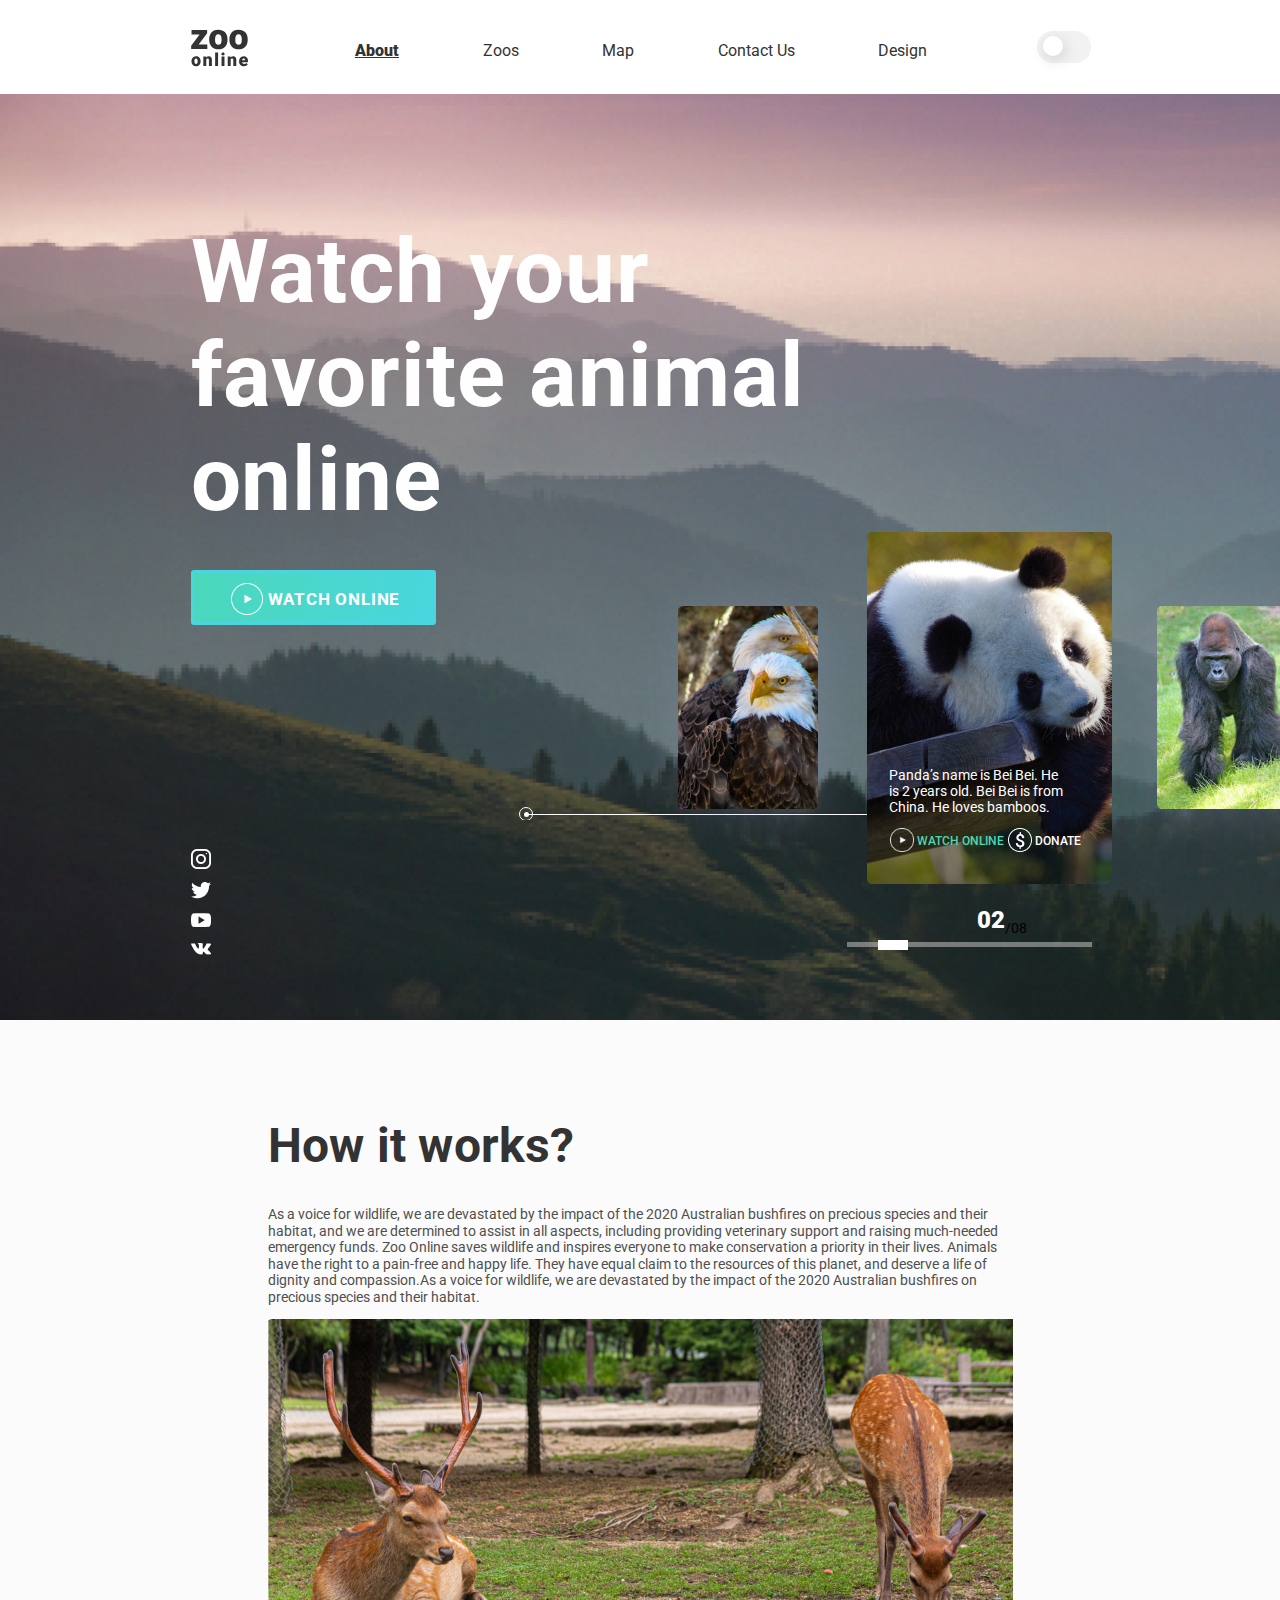
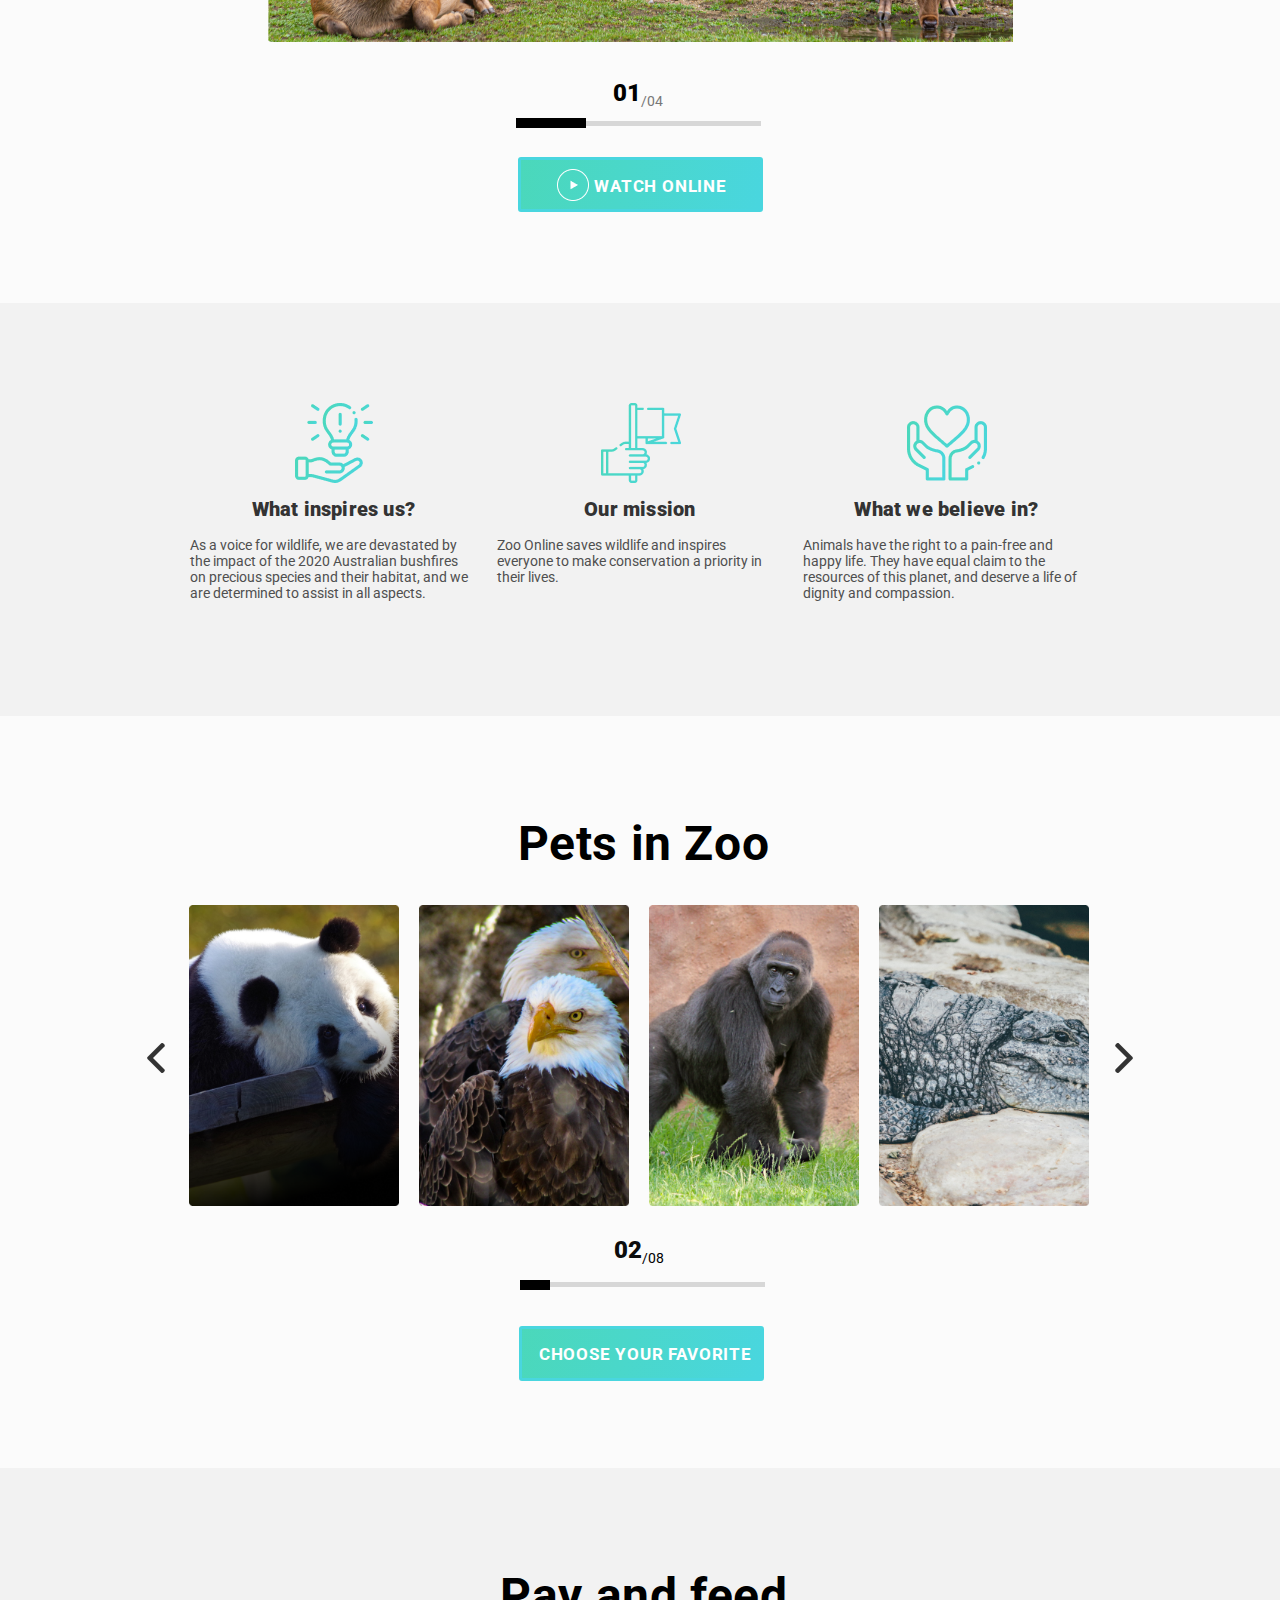
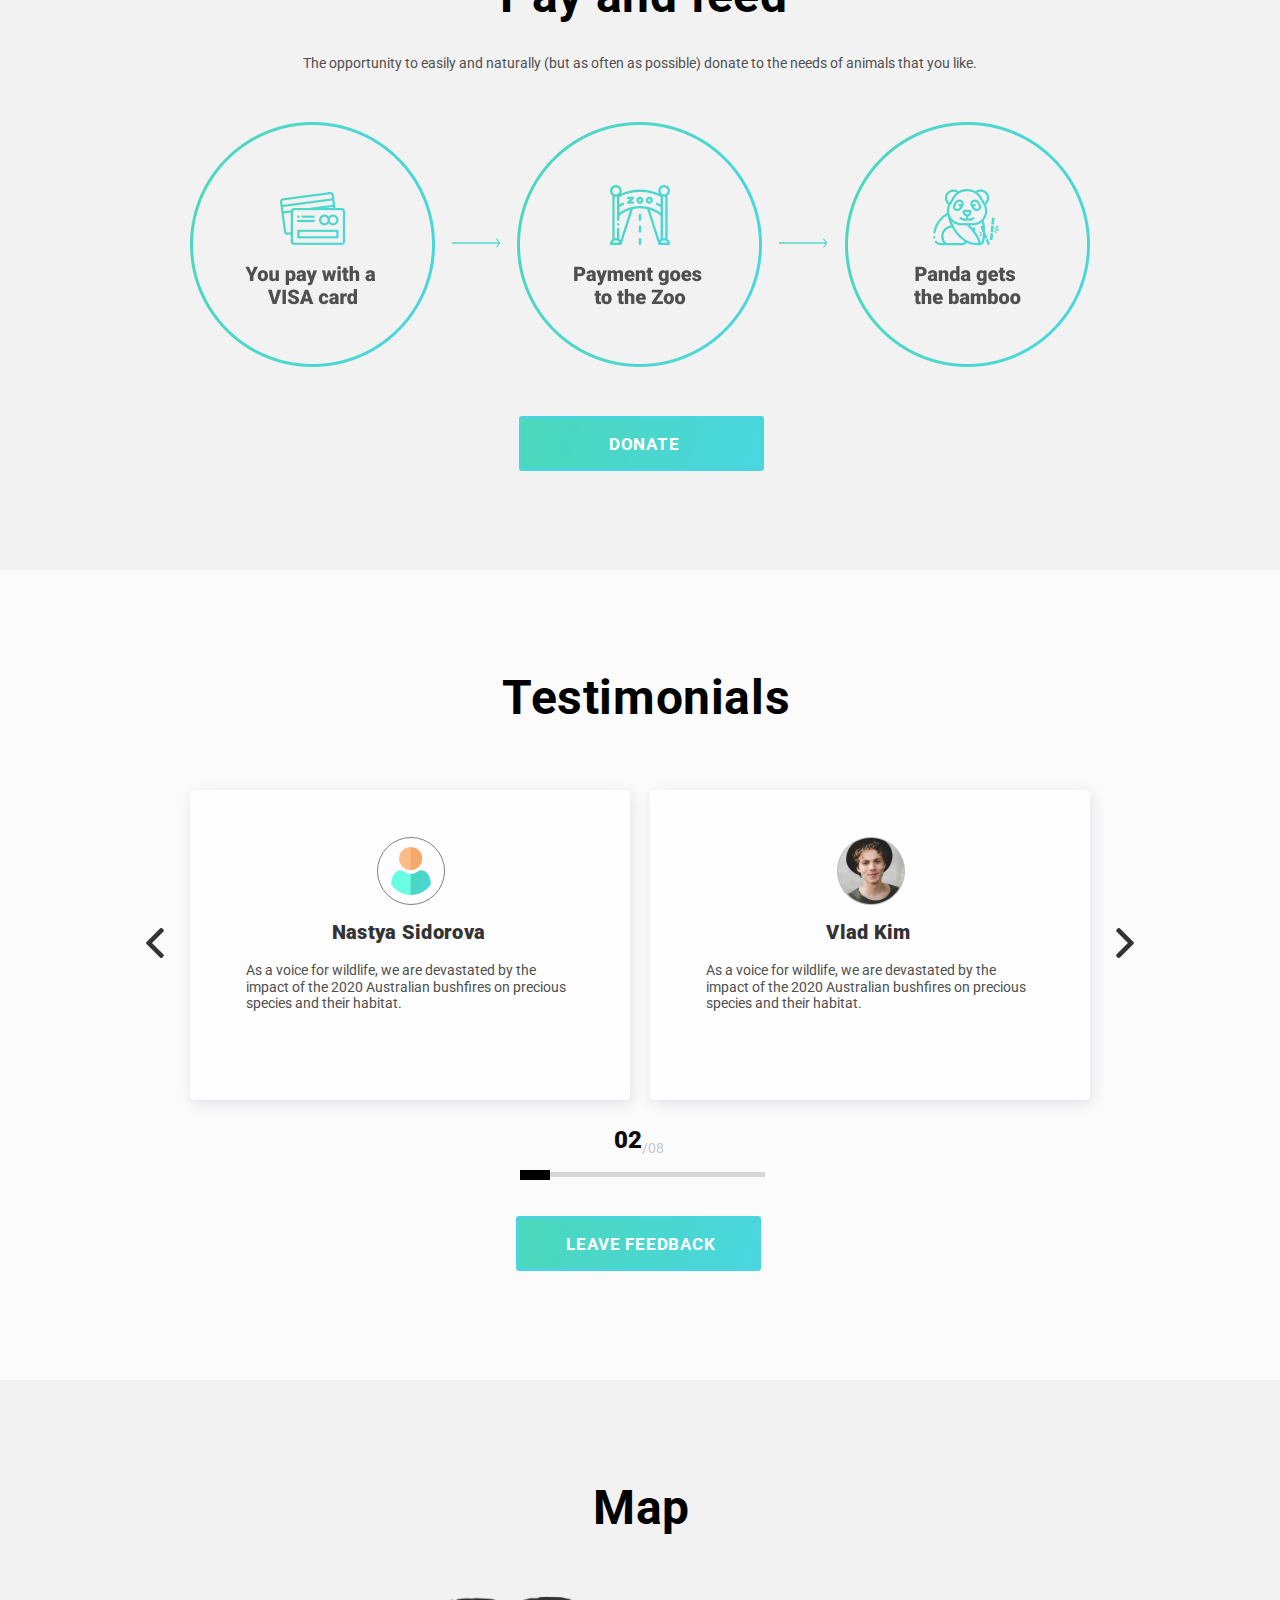
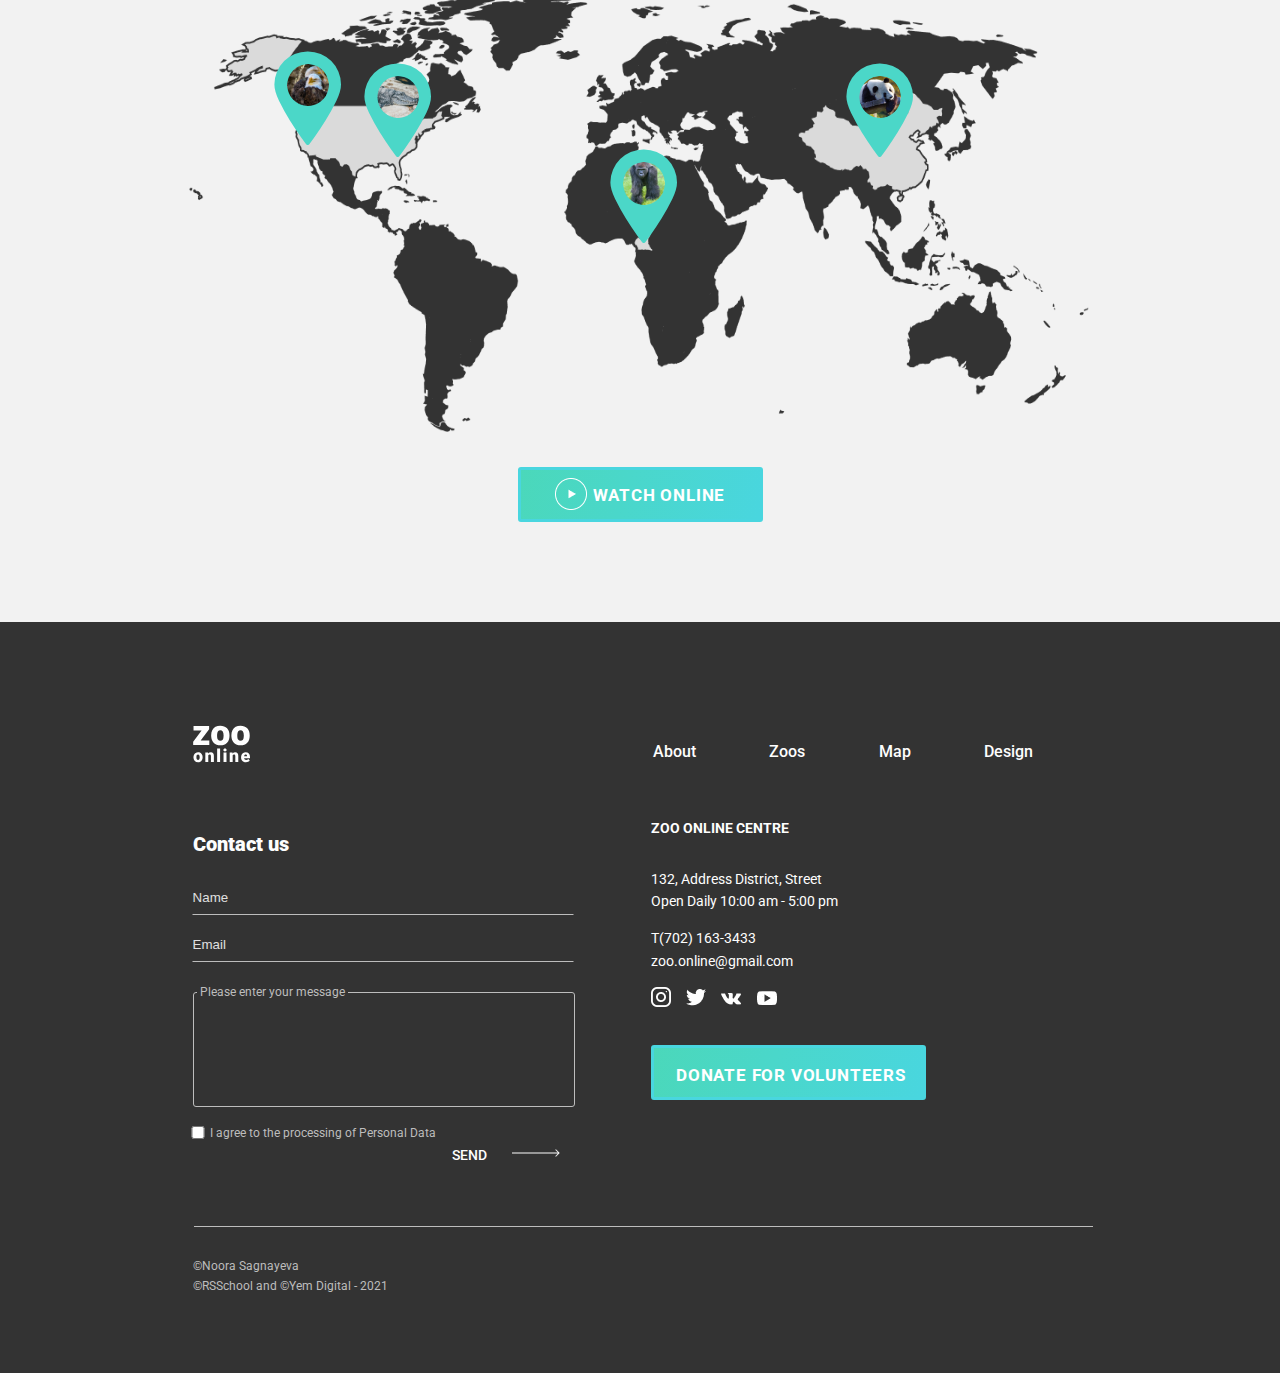
==== commit 7ed1dd64: "feat: add thecond slider" ====
--- a/online-zoo/pages/Landing/html/index.html
+++ b/online-zoo/pages/Landing/html/index.html
@@ -260,8 +260,12 @@
                    and deserve a life of dignity and compassion.As a voice for wildlife, we are devastated
                     by the impact of the 2020 Australian bushfires on precious species and their habitat.
             </p>
-            <div class="dearImg"><img src="../../../assets/images/di.png" alt=""></div>
-      
+        <div class="thirdPartImgCon">
+            <div class="thirdPartImg dearImg notHide3"></div>
+            <div class="thirdPartImg pandaImg "></div>
+            <div class="thirdPartImg monkeyImg"></div>
+            <div class="thirdPartImg gorillaImg"></div>
+        </div>
             <form class="counterFirst" oninput = "result.value='0'+how_it_works.value">
                 <div class="chislo">
                      <output class=" Dnow" name="result">01</output>
--- a/online-zoo/pages/Landing/css/style.css
+++ b/online-zoo/pages/Landing/css/style.css
@@ -445,10 +445,12 @@
     display: flex;
     align-items:center;
     margin-top: -2px;
+    transition: 1s;
+    
     
 }
 .animalsOnSlider  ul li{
-    transition: 0.5s;
+    transition: 1s;
     margin-right:-55px;
 }
 
@@ -597,14 +599,48 @@
     color: rgba(254, 254, 254, 1);
 
 }
-.dearImg{
-    background-image: url(../../../assets/images/di.png);
+.thirdPartImg{
     width: 790px;
     height: 323px;
 margin-top: 29px;
 margin-bottom: 7px;
-}
-
+display: none;
+}
+.thirdPartImgCon{
+    flex-direction: column;
+    display:flex;
+}
+.notHide3{
+    animation: hide3 3s;  
+    display: flex;
+}
+@keyframes hide3 {
+0%{
+    display: flex;
+    opacity: 0;
+}
+25%{
+    opacity: 0.7;
+}
+75%{
+    opacity: 0.9;
+}
+100%{
+    opacity: 1;
+}
+}
+.dearImg{
+    background-image: url(../../../assets/images/di.png);
+}
+.pandaImg{
+    background-image: url(../../../assets/images/trirdPanda.png);
+}
+.monkeyImg{
+    background-image: url(../../../assets/images/trirdMonkey.png);
+}
+.gorillaImg{
+    background-image: url(../../../assets/images/thirdGorila.png);
+}
 .counterFirst{
     margin-top: 30px;
     margin-left: 35.6%;
@@ -2012,6 +2048,10 @@
     .pandaslider .animalShortInfo{
         margin-top: 235px;
     }
+    .pandaslider .animalbtn2,
+    .pandaslider .animalbtn{
+    margin-top: 285px;
+    }
     .ponzynokNull{
         margin-left: 8.1%;
     }
@@ -2051,7 +2091,7 @@
       width: 750px;
       line-height: 16.5px;
     }
-    .dearImg{
+    .thirdPartImg{
         margin-top: 0px;
         margin-left: 22px;
     width: 746px;
@@ -2580,19 +2620,22 @@
          width: 600px;
          line-height: 16.5px;
        }
-       .dearImg{
-           background-image: url(../../../assets/images/di2.png);
+       .thirdPartImg{
+
            margin-top: 30px;
            margin-left: 3%  ;
             width: 600px;
             height: 323px;
        }
+       .dearImg{
+        background-image: url(../../../assets/images/di2.png);
+    }
        .counterFirst{
            margin-top: 6px;
-           margin-left: -6px;
+           margin-left: 32%;
        }
        .counterFirst .Smax{
-        margin-left:-42.5% !important;
+        margin-left:-42.5%;
        }
        .ponzynokFirstBlock{
        margin-right: 166px;
@@ -2612,7 +2655,7 @@
        margin-top: 17px;
        margin-right: 21px;
        }
-
+       
 
 
 
@@ -3240,7 +3283,7 @@
     .animalsOnSlider{
         padding: 0;
        margin: 0;
-    margin-left:20px;
+    margin-left:90px;
     margin-top: 155px;
     }
     .animalsOnSlider  ul{
@@ -3407,19 +3450,28 @@
          width: 300px;
          line-height: 16.5px;
        }
-       .dearImg{
-           background-image: url(../../../assets/images/di2.png);
+       
+       .thirdPartImg{
            margin-top: 32px;
            margin-left: 3%  ;
             width: 300px;
             height: 321px;
        }
+       .dearImg{
+           background-image: url(../../../assets/images/di2.png);
+       }
        .counterFirst{
            margin-top: 24px;
-           margin-left: -16px;
+           margin-left: 11%;
+       }
+       .counterFirst .chislo{
+           margin-left: 35%;
+       }
+       .counterFirst .Dnow{
+        margin-top: -15px;
        }
        .counterFirst .Smax{
-        margin-left:-33.5% !important;
+        margin-left:-33.5% ;
        }
        .ponzynokFirst{
            margin-left: 3.4%;
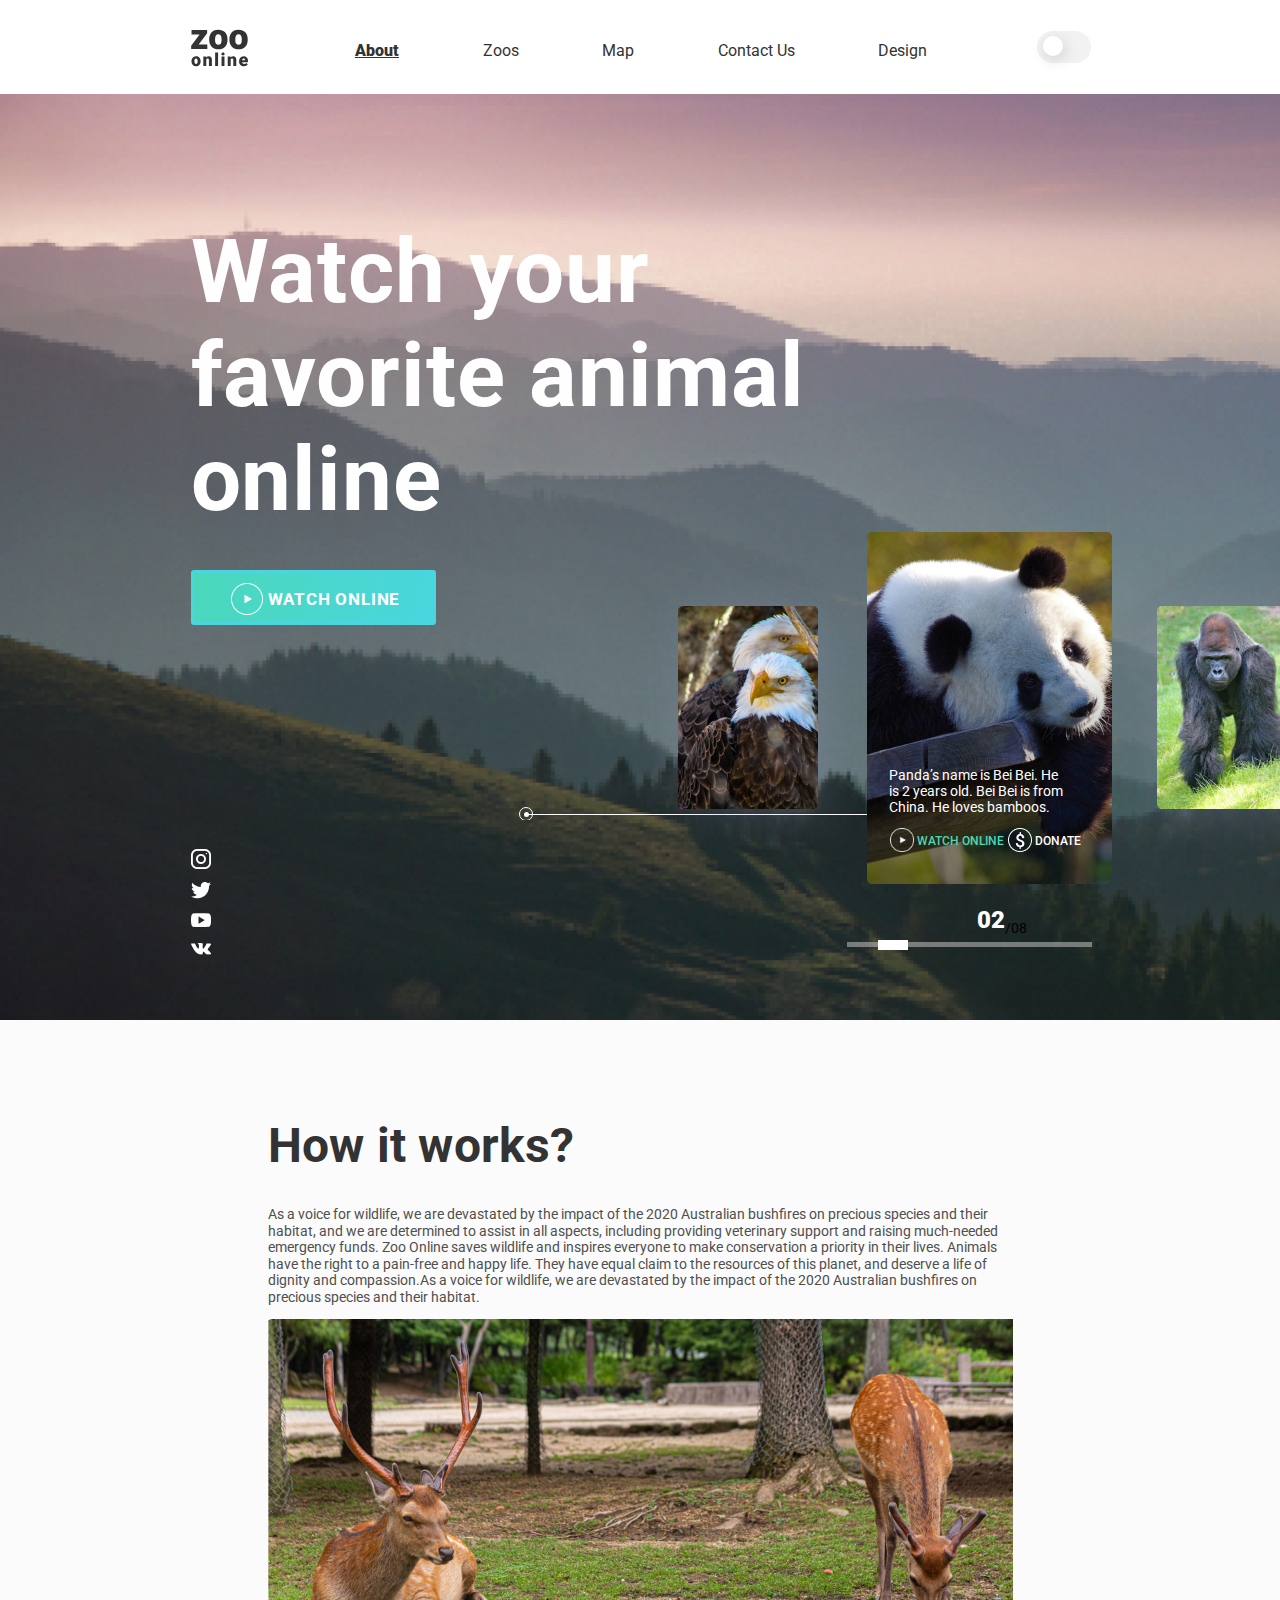
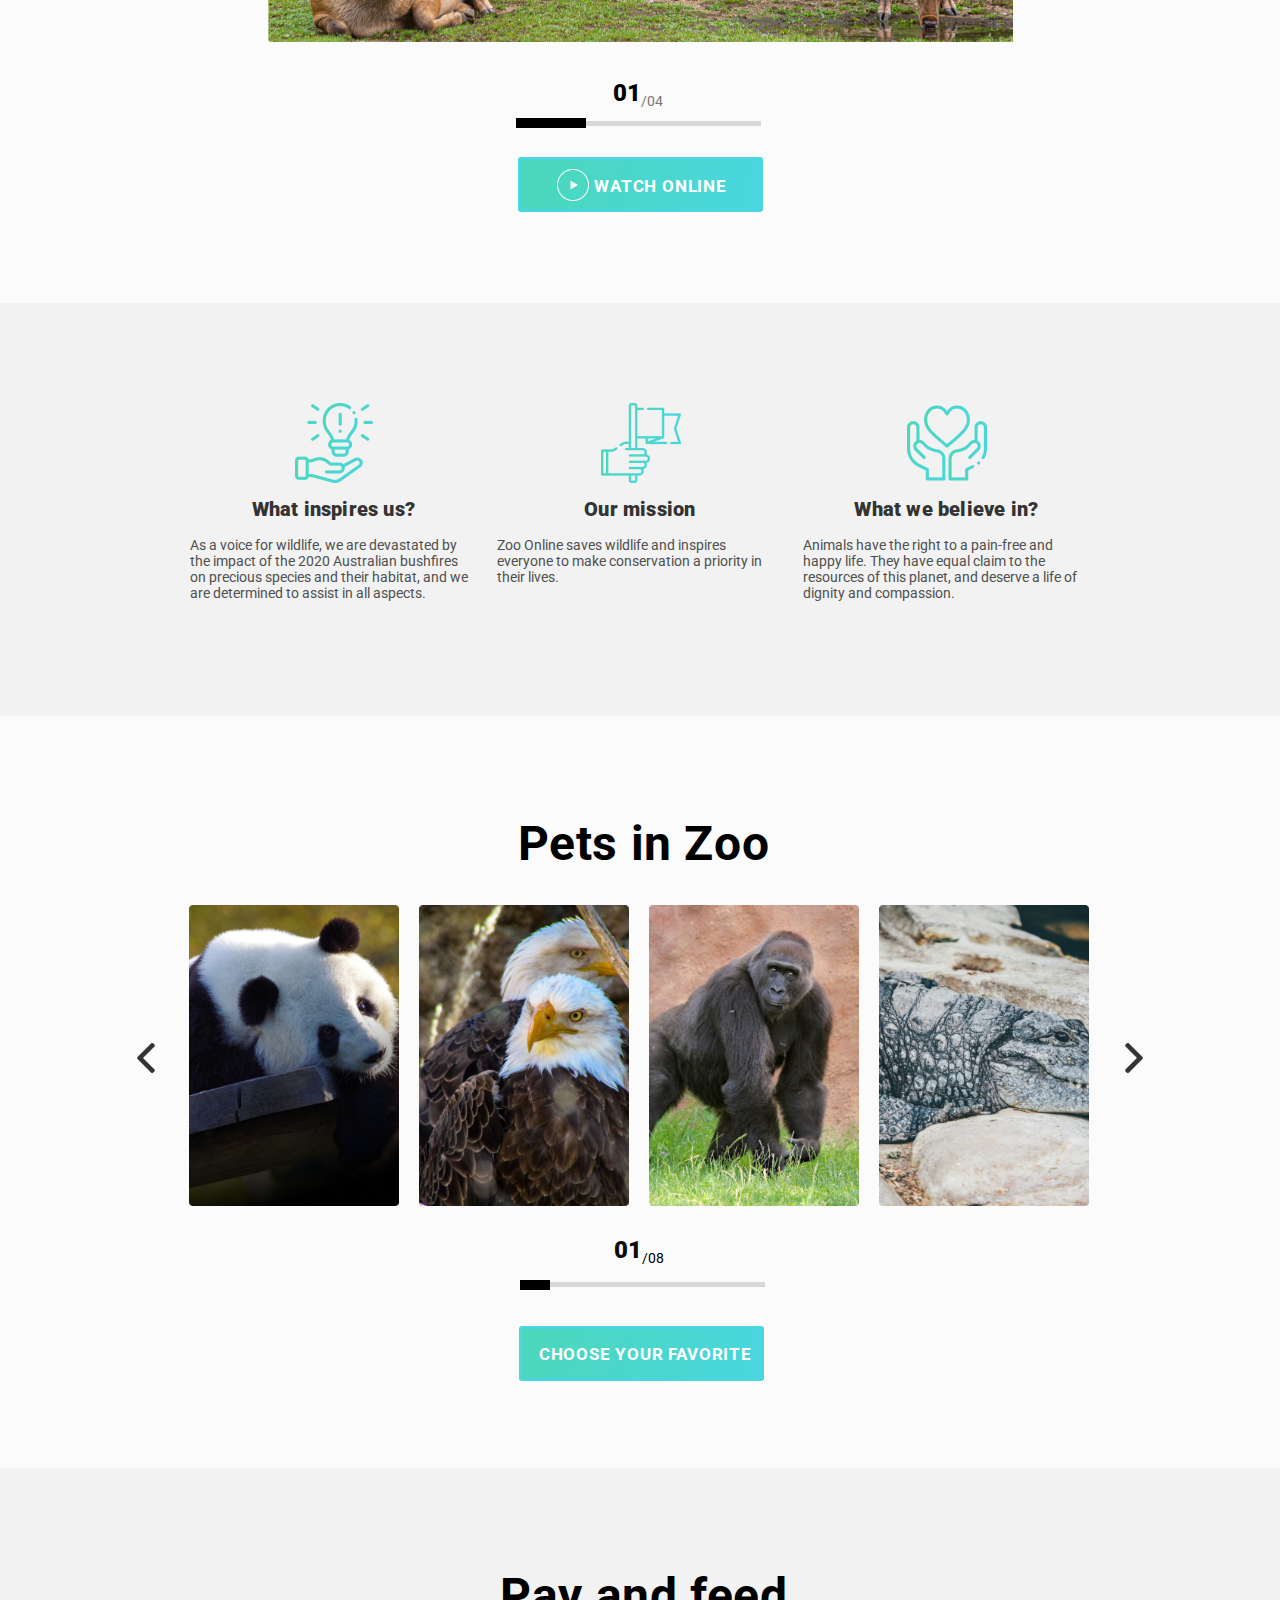
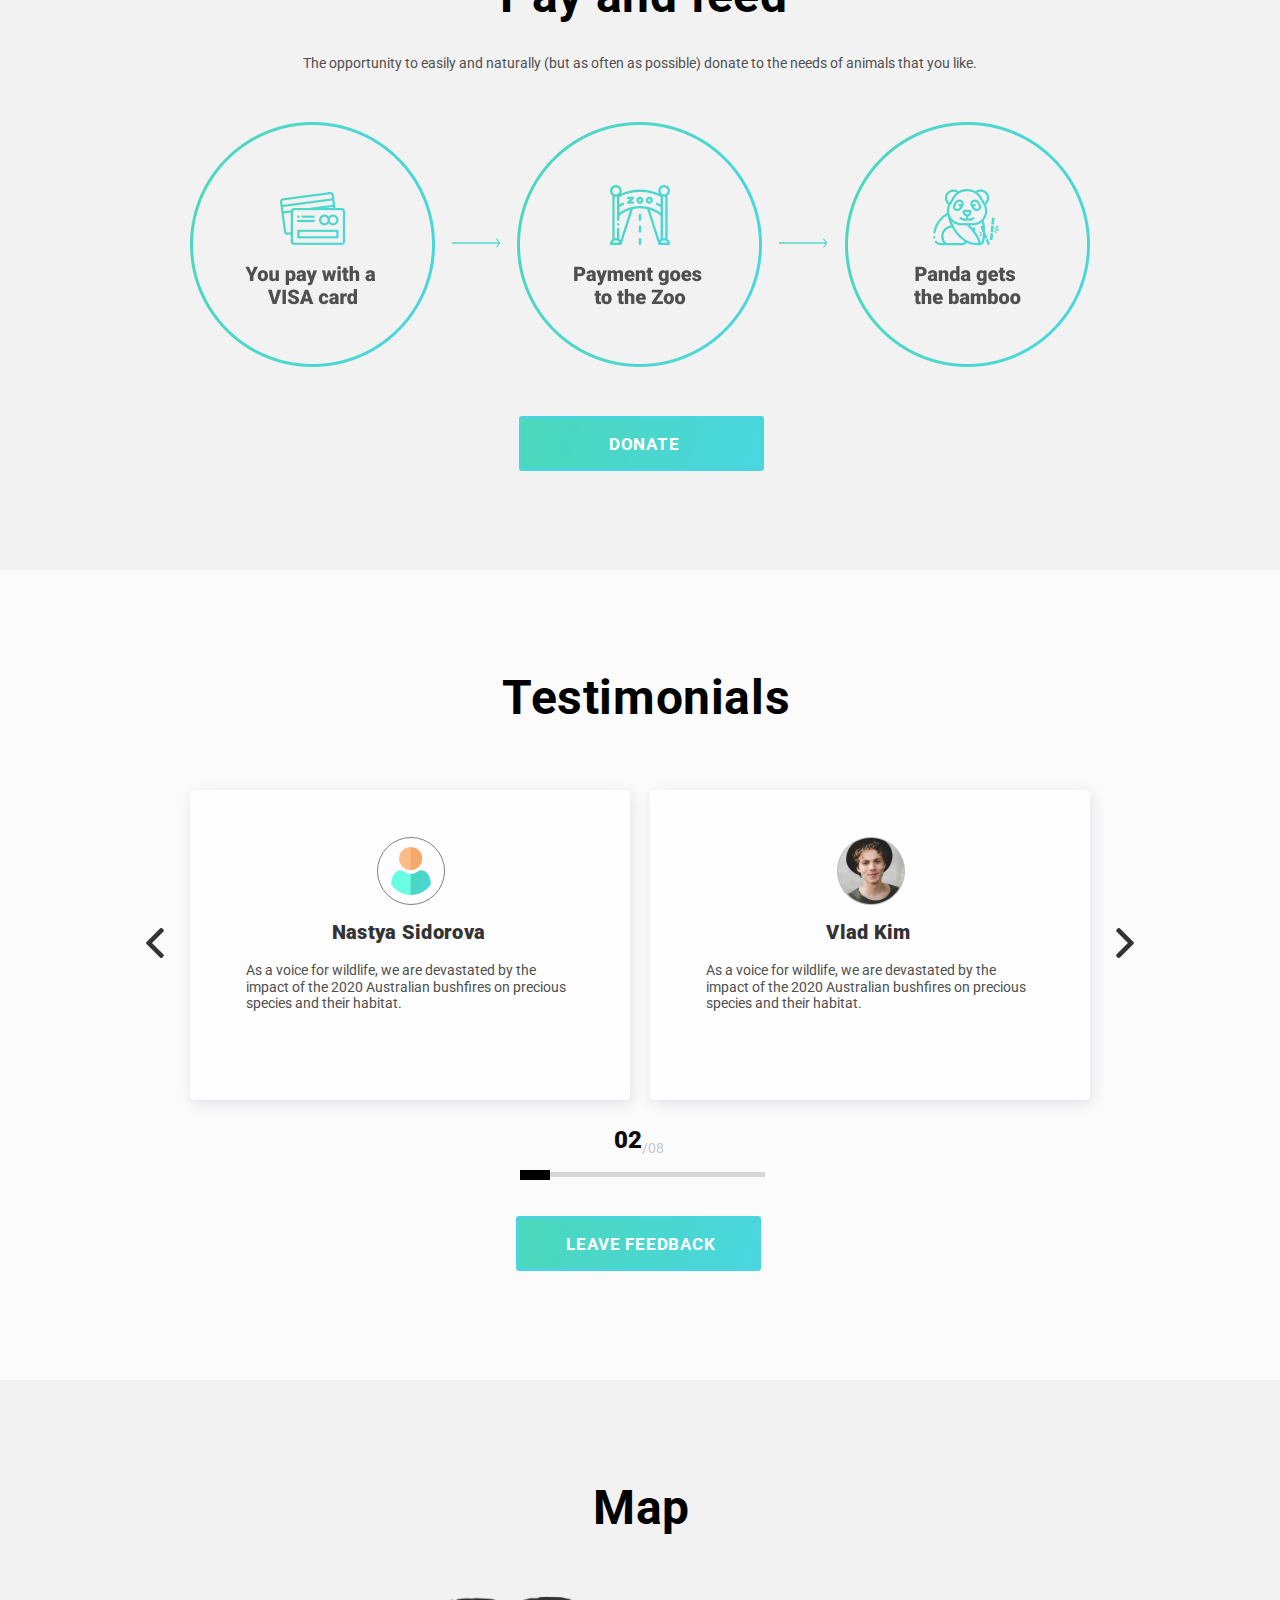
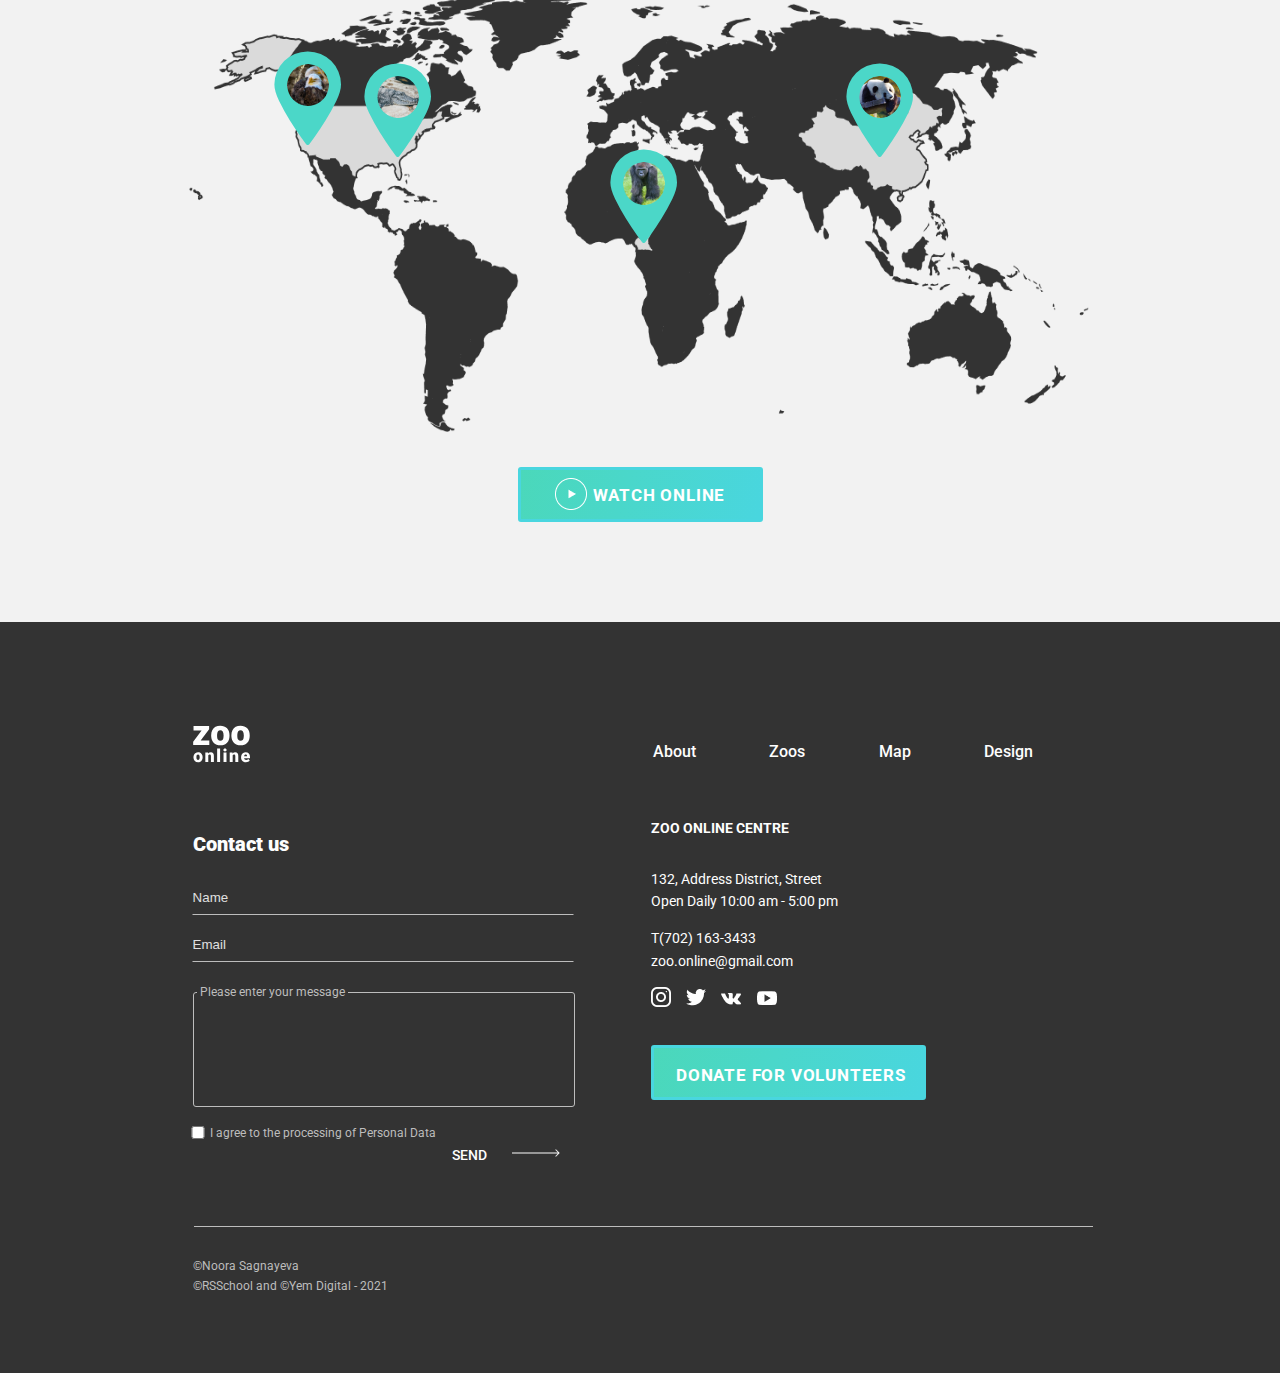
==== commit 18c782e1: "feat: add third slider add some pics" ====
--- a/online-zoo/pages/Landing/html/index.html
+++ b/online-zoo/pages/Landing/html/index.html
@@ -326,8 +326,24 @@
             <h1>Pets in Zoo</h1>
      
                 <ul class="thecondSlider">
-                    <li class="arrow arrow-dark"><a href=""><img src="../../../assets/images/Left.png" alt=""></a></li>
-                    <li class="arrow arrow-light"><a href=""><img src="../../../assets/images/left-light.png" alt=""></a></li>
+                    <li class="arrow arrow-dark left"><img src="../../../assets/images/Left.png" alt=""></li>
+                    <li class="arrow arrow-light left"><img src="../../../assets/images/left-light.png" alt=""></li>
+                   
+                   
+                   
+                   
+                   
+                   
+                   
+                   
+                   
+                   
+                   
+                   
+                   
+ 
+                   
+                    <div class="pets-in-zoo-slider-con showPets">
                     <li class="pet pet1">
                         <div class="petInzoomove">
                         <p class="animalShortInfo petsInZooinf2">
@@ -399,13 +415,672 @@
                             </button>
                             </div>
                             <div class="petcover"></div><a href="#no_scroll"><img class="pet" src="../../../assets/images/Croco.png" alt=""></a></li>
-                    <li class="arrow arrow-dark" ><a href="#no_scroll"><img src="../../../assets/images/Right.png" alt=""></a></li>
-                    <li class="arrow arrow-light" ><a href="#no_scroll"><img src="../../../assets/images/right-light.png" alt=""></a></li>
+                        </div>
+
+
+
+
+
+
+
+
+
+
+
+
+
+
+
+
+<div class="pets-in-zoo-slider-con">
+    <li class="pet pet1">
+        <div class="petInzoomove">
+            <p class="animalShortInfo petsInZooinf2">
+                Panda’s name is Bei Bei. He
+                is 2 years old. Bei Bei is from China. He loves bamboos.
+            </p>
+            <button class="animalbtn petsInZooinf2">
+                <a><img src="../../../assets/images/Play.png"></a>
+                <p>WATCH ONLINE</p>
+            </button>
+            <button class="animalbtn2 petsInZooinf2 formbtn">
+                <a><img src="../../../assets/images/WhiteRound.png"></a>
+                <a><img class="dolar" src="../../../assets/images/$.png"></a>
+                <p>donate</p>
+            </button>
+        </div>
+        <div class="petcover"></div>
+        <a href="#no_scroll"><img class="pet" src="../../../assets/images/Croco.png" alt=""></a>
+    </li>
+    <li class="pet pet2">
+        <div class="petInzoomove">
+            <p class="animalShortInfo petsInZooinf2">
+                Panda’s name is Bei Bei. He
+                is 2 years old. Bei Bei is from China. He loves bamboos.
+            </p>
+            <button class="animalbtn petsInZooinf2">
+                <a><img src="../../../assets/images/Play.png"></a>
+                <p>WATCH ONLINE</p>
+            </button>
+            <button class="animalbtn2 petsInZooinf2 formbtn">
+                <a><img src="../../../assets/images/WhiteRound.png"></a>
+                <a><img class="dolar" src="../../../assets/images/$.png"></a>
+                <p>donate</p>
+            </button>
+        </div>
+        <div class="petcover"></div>
+        <div class=""></div><a href="#no_scroll"><img class="pet" src="../../../assets/images/Fox5.png" alt=""></a>
+    </li>
+    <li class="pet pet3">
+        <div class="petInzoomove">
+            <p class="animalShortInfo petsInZooinf2">
+                Panda’s name is Bei Bei. He
+                is 2 years old. Bei Bei is from China. He loves bamboos.
+            </p>
+            <button class="animalbtn petsInZooinf2">
+                <a><img src="../../../assets/images/Play.png"></a>
+                <p>WATCH ONLINE</p>
+            </button>
+            <button class="animalbtn2 petsInZooinf2 formbtn">
+                <a><img src="../../../assets/images/WhiteRound.png"></a>
+                <a><img class="dolar" src="../../../assets/images/$.png"></a>
+                <p>donate</p>
+            </button>
+        </div>
+        <div class="petcover"></div>
+        <a href="#no_scroll"><img class="pet" src="../../../assets/images/Lenivec5.png" alt=""></a>
+    </li>
+    <li class="pet pet4">
+        <div class="petInzoomove">
+            <p class="animalShortInfo petsInZooinf2">
+                Panda’s name is Bei Bei. He
+                is 2 years old. Bei Bei is from China. He loves bamboos.
+            </p>
+            <button class="animalbtn petsInZooinf2">
+                <a><img src="../../../assets/images/Play.png"></a>
+                <p>WATCH ONLINE</p>
+            </button>
+            <button class="animalbtn2 petsInZooinf2 formbtn">
+                <a><img src="../../../assets/images/WhiteRound.png"></a>
+                <a><img class="dolar" src="../../../assets/images/$.png"></a>
+                <p>donate</p>
+            </button>
+        </div>
+        <div class="petcover"></div><a href="#no_scroll"><img class="pet" src="../../../assets/images/Panda0.png"
+                alt=""></a>
+    </li>
+</div>
+
+
+
+
+
+
+
+
+
+
+
+
+
+
+
+
+
+<div class="pets-in-zoo-slider-con ">
+    <li class="pet pet1">
+        <div class="petInzoomove">
+            <p class="animalShortInfo petsInZooinf2">
+                Panda’s name is Bei Bei. He
+                is 2 years old. Bei Bei is from China. He loves bamboos.
+            </p>
+            <button class="animalbtn petsInZooinf2">
+                <a><img src="../../../assets/images/Play.png"></a>
+                <p>WATCH ONLINE</p>
+            </button>
+            <button class="animalbtn2 petsInZooinf2 formbtn">
+                <a><img src="../../../assets/images/WhiteRound.png"></a>
+                <a><img class="dolar" src="../../../assets/images/$.png"></a>
+                <p>donate</p>
+            </button>
+        </div>
+        <div class="petcover"></div>
+        <a href="#no_scroll"><img class="pet" src="../../../assets/images/Lenivec5.png" alt=""></a>
+    </li>
+    <li class="pet pet2">
+        <div class="petInzoomove">
+            <p class="animalShortInfo petsInZooinf2">
+                Panda’s name is Bei Bei. He
+                is 2 years old. Bei Bei is from China. He loves bamboos.
+            </p>
+            <button class="animalbtn petsInZooinf2">
+                <a><img src="../../../assets/images/Play.png"></a>
+                <p>WATCH ONLINE</p>
+            </button>
+            <button class="animalbtn2 petsInZooinf2 formbtn">
+                <a><img src="../../../assets/images/WhiteRound.png"></a>
+                <a><img class="dolar" src="../../../assets/images/$.png"></a>
+                <p>donate</p>
+            </button>
+        </div>
+        <div class="petcover"></div>
+        <div class=""></div><a href="#no_scroll"><img class="pet" src="../../../assets/images/Eagle.png" alt=""></a>
+    </li>
+    <li class="pet pet3">
+        <div class="petInzoomove">
+            <p class="animalShortInfo petsInZooinf2">
+                Panda’s name is Bei Bei. He
+                is 2 years old. Bei Bei is from China. He loves bamboos.
+            </p>
+            <button class="animalbtn petsInZooinf2">
+                <a><img src="../../../assets/images/Play.png"></a>
+                <p>WATCH ONLINE</p>
+            </button>
+            <button class="animalbtn2 petsInZooinf2 formbtn">
+                <a><img src="../../../assets/images/WhiteRound.png"></a>
+                <a><img class="dolar" src="../../../assets/images/$.png"></a>
+                <p>donate</p>
+            </button>
+        </div>
+        <div class="petcover"></div>
+        <a href="#no_scroll"><img class="pet" src="../../../assets/images/Leopard5.png" alt=""></a>
+    </li>
+    <li class="pet pet4">
+        <div class="petInzoomove">
+            <p class="animalShortInfo petsInZooinf2">
+                Panda’s name is Bei Bei. He
+                is 2 years old. Bei Bei is from China. He loves bamboos.
+            </p>
+            <button class="animalbtn petsInZooinf2">
+                <a><img src="../../../assets/images/Play.png"></a>
+                <p>WATCH ONLINE</p>
+            </button>
+            <button class="animalbtn2 petsInZooinf2 formbtn">
+                <a><img src="../../../assets/images/WhiteRound.png"></a>
+                <a><img class="dolar" src="../../../assets/images/$.png"></a>
+                <p>donate</p>
+            </button>
+        </div>
+        <div class="petcover"></div><a href="#no_scroll"><img class="pet" src="../../../assets/images/Gorilla.png"
+                alt=""></a>
+    </li>
+</div>
+                
+                
+                
+                
+                
+                
+                
+                
+                
+                <div class="pets-in-zoo-slider-con">
+                    <li class="pet pet1">
+                        <div class="petInzoomove">
+                            <p class="animalShortInfo petsInZooinf2">
+                                Panda’s name is Bei Bei. He
+                                is 2 years old. Bei Bei is from China. He loves bamboos.
+                            </p>
+                            <button class="animalbtn petsInZooinf2">
+                                <a><img src="../../../assets/images/Play.png"></a>
+                                <p>WATCH ONLINE</p>
+                            </button>
+                            <button class="animalbtn2 petsInZooinf2 formbtn">
+                                <a><img src="../../../assets/images/WhiteRound.png"></a>
+                                <a><img class="dolar" src="../../../assets/images/$.png"></a>
+                                <p>donate</p>
+                            </button>
+                        </div>
+                        <div class="petcover"></div>
+                        <a href="#no_scroll"><img class="pet" src="../../../assets/images/Fox5.png" alt=""></a>
+                    </li>
+                    <li class="pet pet2">
+                        <div class="petInzoomove">
+                            <p class="animalShortInfo petsInZooinf2">
+                                Panda’s name is Bei Bei. He
+                                is 2 years old. Bei Bei is from China. He loves bamboos.
+                            </p>
+                            <button class="animalbtn petsInZooinf2">
+                                <a><img src="../../../assets/images/Play.png"></a>
+                                <p>WATCH ONLINE</p>
+                            </button>
+                            <button class="animalbtn2 petsInZooinf2 formbtn">
+                                <a><img src="../../../assets/images/WhiteRound.png"></a>
+                                <a><img class="dolar" src="../../../assets/images/$.png"></a>
+                                <p>donate</p>
+                            </button>
+                        </div>
+                        <div class="petcover"></div>
+                        <div class=""></div><a href="#no_scroll"><img class="pet" src="../../../assets/images/Eagle.png" alt=""></a>
+                    </li>
+                    <li class="pet pet3">
+                        <div class="petInzoomove">
+                            <p class="animalShortInfo petsInZooinf2">
+                                Panda’s name is Bei Bei. He
+                                is 2 years old. Bei Bei is from China. He loves bamboos.
+                            </p>
+                            <button class="animalbtn petsInZooinf2">
+                                <a><img src="../../../assets/images/Play.png"></a>
+                                <p>WATCH ONLINE</p>
+                            </button>
+                            <button class="animalbtn2 petsInZooinf2 formbtn">
+                                <a><img src="../../../assets/images/WhiteRound.png"></a>
+                                <a><img class="dolar" src="../../../assets/images/$.png"></a>
+                                <p>donate</p>
+                            </button>
+                        </div>
+                        <div class="petcover"></div>
+                        <a href="#no_scroll"><img class="pet" src="../../../assets/images/Leopard5.png" alt=""></a>
+                    </li>
+                    <li class="pet pet4">
+                        <div class="petInzoomove">
+                            <p class="animalShortInfo petsInZooinf2">
+                                Panda’s name is Bei Bei. He
+                                is 2 years old. Bei Bei is from China. He loves bamboos.
+                            </p>
+                            <button class="animalbtn petsInZooinf2">
+                                <a><img src="../../../assets/images/Play.png"></a>
+                                <p>WATCH ONLINE</p>
+                            </button>
+                            <button class="animalbtn2 petsInZooinf2 formbtn">
+                                <a><img src="../../../assets/images/WhiteRound.png"></a>
+                                <a><img class="dolar" src="../../../assets/images/$.png"></a>
+                                <p>donate</p>
+                            </button>
+                        </div>
+                        <div class="petcover"></div><a href="#no_scroll"><img class="pet" src="../../../assets/images/Panda0.png"
+                                alt=""></a>
+                    </li>
+                </div>
+                
+                
+                   
+                   
+                   
+                   
+                   
+                   
+                   
+                <div class="pets-in-zoo-slider-con ">
+                    <li class="pet pet1">
+                        <div class="petInzoomove">
+                            <p class="animalShortInfo petsInZooinf2">
+                                Panda’s name is Bei Bei. He
+                                is 2 years old. Bei Bei is from China. He loves bamboos.
+                            </p>
+                            <button class="animalbtn petsInZooinf2">
+                                <a><img src="../../../assets/images/Play.png"></a>
+                                <p>WATCH ONLINE</p>
+                            </button>
+                            <button class="animalbtn2 petsInZooinf2 formbtn">
+                                <a><img src="../../../assets/images/WhiteRound.png"></a>
+                                <a><img class="dolar" src="../../../assets/images/$.png"></a>
+                                <p>donate</p>
+                            </button>
+                        </div>
+                        <div class="petcover"></div>
+                        <a href="#no_scroll"><img class="pet" src="../../../assets/images/Lenivec5.png" alt=""></a>
+                    </li>
+                    <li class="pet pet2">
+                        <div class="petInzoomove">
+                            <p class="animalShortInfo petsInZooinf2">
+                                Panda’s name is Bei Bei. He
+                                is 2 years old. Bei Bei is from China. He loves bamboos.
+                            </p>
+                            <button class="animalbtn petsInZooinf2">
+                                <a><img src="../../../assets/images/Play.png"></a>
+                                <p>WATCH ONLINE</p>
+                            </button>
+                            <button class="animalbtn2 petsInZooinf2 formbtn">
+                                <a><img src="../../../assets/images/WhiteRound.png"></a>
+                                <a><img class="dolar" src="../../../assets/images/$.png"></a>
+                                <p>donate</p>
+                            </button>
+                        </div>
+                        <div class="petcover"></div>
+                        <div class=""></div><a href="#no_scroll"><img class="pet" src="../../../assets/images/Leopard5.png" alt=""></a>
+                    </li>
+                    <li class="pet pet3">
+                        <div class="petInzoomove">
+                            <p class="animalShortInfo petsInZooinf2">
+                                Panda’s name is Bei Bei. He
+                                is 2 years old. Bei Bei is from China. He loves bamboos.
+                            </p>
+                            <button class="animalbtn petsInZooinf2">
+                                <a><img src="../../../assets/images/Play.png"></a>
+                                <p>WATCH ONLINE</p>
+                            </button>
+                            <button class="animalbtn2 petsInZooinf2 formbtn">
+                                <a><img src="../../../assets/images/WhiteRound.png"></a>
+                                <a><img class="dolar" src="../../../assets/images/$.png"></a>
+                                <p>donate</p>
+                            </button>
+                        </div>
+                        <div class="petcover"></div>
+                        <a href="#no_scroll"><img class="pet" src="../../../assets/images/Elephhant5.png" alt=""></a>
+                    </li>
+                    <li class="pet pet4">
+                        <div class="petInzoomove">
+                            <p class="animalShortInfo petsInZooinf2">
+                                Panda’s name is Bei Bei. He
+                                is 2 years old. Bei Bei is from China. He loves bamboos.
+                            </p>
+                            <button class="animalbtn petsInZooinf2">
+                                <a><img src="../../../assets/images/Play.png"></a>
+                                <p>WATCH ONLINE</p>
+                            </button>
+                            <button class="animalbtn2 petsInZooinf2 formbtn">
+                                <a><img src="../../../assets/images/WhiteRound.png"></a>
+                                <a><img class="dolar" src="../../../assets/images/$.png"></a>
+                                <p>donate</p>
+                            </button>
+                        </div>
+                        <div class="petcover"></div><a href="#no_scroll"><img class="pet" src="../../../assets/images/Croco.png"
+                                alt=""></a>
+                    </li>
+                </div>
+                
+                
+                
+                
+                
+                
+                
+                
+                
+                
+                
+                
+                
+                
+                
+                
+                
+                
+                
+                <div class="pets-in-zoo-slider-con">
+                    <li class="pet pet1">
+                        <div class="petInzoomove">
+                            <p class="animalShortInfo petsInZooinf2">
+                                Panda’s name is Bei Bei. He
+                                is 2 years old. Bei Bei is from China. He loves bamboos.
+                            </p>
+                            <button class="animalbtn petsInZooinf2">
+                                <a><img src="../../../assets/images/Play.png"></a>
+                                <p>WATCH ONLINE</p>
+                            </button>
+                            <button class="animalbtn2 petsInZooinf2 formbtn">
+                                <a><img src="../../../assets/images/WhiteRound.png"></a>
+                                <a><img class="dolar" src="../../../assets/images/$.png"></a>
+                                <p>donate</p>
+                            </button>
+                        </div>
+                        <div class="petcover"></div>
+                        <a href="#no_scroll"><img class="pet" src="../../../assets/images/Croco.png" alt=""></a>
+                    </li>
+                    <li class="pet pet2">
+                        <div class="petInzoomove">
+                            <p class="animalShortInfo petsInZooinf2">
+                                Panda’s name is Bei Bei. He
+                                is 2 years old. Bei Bei is from China. He loves bamboos.
+                            </p>
+                            <button class="animalbtn petsInZooinf2">
+                                <a><img src="../../../assets/images/Play.png"></a>
+                                <p>WATCH ONLINE</p>
+                            </button>
+                            <button class="animalbtn2 petsInZooinf2 formbtn">
+                                <a><img src="../../../assets/images/WhiteRound.png"></a>
+                                <a><img class="dolar" src="../../../assets/images/$.png"></a>
+                                <p>donate</p>
+                            </button>
+                        </div>
+                        <div class="petcover"></div>
+                        <div class=""></div><a href="#no_scroll"><img class="pet" src="../../../assets/images/Gorilla.png" alt=""></a>
+                    </li>
+                    <li class="pet pet3">
+                        <div class="petInzoomove">
+                            <p class="animalShortInfo petsInZooinf2">
+                                Panda’s name is Bei Bei. He
+                                is 2 years old. Bei Bei is from China. He loves bamboos.
+                            </p>
+                            <button class="animalbtn petsInZooinf2">
+                                <a><img src="../../../assets/images/Play.png"></a>
+                                <p>WATCH ONLINE</p>
+                            </button>
+                            <button class="animalbtn2 petsInZooinf2 formbtn">
+                                <a><img src="../../../assets/images/WhiteRound.png"></a>
+                                <a><img class="dolar" src="../../../assets/images/$.png"></a>
+                                <p>donate</p>
+                            </button>
+                        </div>
+                        <div class="petcover"></div>
+                        <a href="#no_scroll"><img class="pet" src="../../../assets/images/Fox5.png" alt=""></a>
+                    </li>
+                    <li class="pet pet4">
+                        <div class="petInzoomove">
+                            <p class="animalShortInfo petsInZooinf2">
+                                Panda’s name is Bei Bei. He
+                                is 2 years old. Bei Bei is from China. He loves bamboos.
+                            </p>
+                            <button class="animalbtn petsInZooinf2">
+                                <a><img src="../../../assets/images/Play.png"></a>
+                                <p>WATCH ONLINE</p>
+                            </button>
+                            <button class="animalbtn2 petsInZooinf2 formbtn">
+                                <a><img src="../../../assets/images/WhiteRound.png"></a>
+                                <a><img class="dolar" src="../../../assets/images/$.png"></a>
+                                <p>donate</p>
+                            </button>
+                        </div>
+                        <div class="petcover"></div><a href="#no_scroll"><img class="pet" src="../../../assets/images/Panda.png"
+                                alt=""></a>
+                    </li>
+                </div>
+                
+                
+                
+                
+                
+                
+                
+                
+                
+                
+                
+                
+                
+                
+                
+                
+                
+                <div class="pets-in-zoo-slider-con ">
+                    <li class="pet pet1">
+                        <div class="petInzoomove">
+                            <p class="animalShortInfo petsInZooinf2">
+                                Panda’s name is Bei Bei. He
+                                is 2 years old. Bei Bei is from China. He loves bamboos.
+                            </p>
+                            <button class="animalbtn petsInZooinf2">
+                                <a><img src="../../../assets/images/Play.png"></a>
+                                <p>WATCH ONLINE</p>
+                            </button>
+                            <button class="animalbtn2 petsInZooinf2 formbtn">
+                                <a><img src="../../../assets/images/WhiteRound.png"></a>
+                                <a><img class="dolar" src="../../../assets/images/$.png"></a>
+                                <p>donate</p>
+                            </button>
+                        </div>
+                        <div class="petcover"></div>
+                        <a href="#no_scroll"><img class="pet" src="../../../assets/images/Panda.png" alt=""></a>
+                    </li>
+                    <li class="pet pet2">
+                        <div class="petInzoomove">
+                            <p class="animalShortInfo petsInZooinf2">
+                                Panda’s name is Bei Bei. He
+                                is 2 years old. Bei Bei is from China. He loves bamboos.
+                            </p>
+                            <button class="animalbtn petsInZooinf2">
+                                <a><img src="../../../assets/images/Play.png"></a>
+                                <p>WATCH ONLINE</p>
+                            </button>
+                            <button class="animalbtn2 petsInZooinf2 formbtn">
+                                <a><img src="../../../assets/images/WhiteRound.png"></a>
+                                <a><img class="dolar" src="../../../assets/images/$.png"></a>
+                                <p>donate</p>
+                            </button>
+                        </div>
+                        <div class="petcover"></div>
+                        <div class=""></div><a href="#no_scroll"><img class="pet" src="../../../assets/images/Leopard5.png" alt=""></a>
+                    </li>
+                    <li class="pet pet3">
+                        <div class="petInzoomove">
+                            <p class="animalShortInfo petsInZooinf2">
+                                Panda’s name is Bei Bei. He
+                                is 2 years old. Bei Bei is from China. He loves bamboos.
+                            </p>
+                            <button class="animalbtn petsInZooinf2">
+                                <a><img src="../../../assets/images/Play.png"></a>
+                                <p>WATCH ONLINE</p>
+                            </button>
+                            <button class="animalbtn2 petsInZooinf2 formbtn">
+                                <a><img src="../../../assets/images/WhiteRound.png"></a>
+                                <a><img class="dolar" src="../../../assets/images/$.png"></a>
+                                <p>donate</p>
+                            </button>
+                        </div>
+                        <div class="petcover"></div>
+                        <a href="#no_scroll"><img class="pet" src="../../../assets/images/Gorilla.png" alt=""></a>
+                    </li>
+                    <li class="pet pet4">
+                        <div class="petInzoomove">
+                            <p class="animalShortInfo petsInZooinf2">
+                                Panda’s name is Bei Bei. He
+                                is 2 years old. Bei Bei is from China. He loves bamboos.
+                            </p>
+                            <button class="animalbtn petsInZooinf2">
+                                <a><img src="../../../assets/images/Play.png"></a>
+                                <p>WATCH ONLINE</p>
+                            </button>
+                            <button class="animalbtn2 petsInZooinf2 formbtn">
+                                <a><img src="../../../assets/images/WhiteRound.png"></a>
+                                <a><img class="dolar" src="../../../assets/images/$.png"></a>
+                                <p>donate</p>
+                            </button>
+                        </div>
+                        <div class="petcover"></div><a href="#no_scroll"><img class="pet" src="../../../assets/images/Croco.png"
+                                alt=""></a>
+                    </li>
+                </div>
+                
+                
+                
+                
+                
+                
+                
+                
+                
+                
+                
+                
+                
+                
+                
+                
+                
+                
+                
+                <div class="pets-in-zoo-slider-con">
+                    <li class="pet pet1">
+                        <div class="petInzoomove">
+                            <p class="animalShortInfo petsInZooinf2">
+                                Panda’s name is Bei Bei. He
+                                is 2 years old. Bei Bei is from China. He loves bamboos.
+                            </p>
+                            <button class="animalbtn petsInZooinf2">
+                                <a><img src="../../../assets/images/Play.png"></a>
+                                <p>WATCH ONLINE</p>
+                            </button>
+                            <button class="animalbtn2 petsInZooinf2 formbtn">
+                                <a><img src="../../../assets/images/WhiteRound.png"></a>
+                                <a><img class="dolar" src="../../../assets/images/$.png"></a>
+                                <p>donate</p>
+                            </button>
+                        </div>
+                        <div class="petcover"></div>
+                        <a href="#no_scroll"><img class="pet" src="../../../assets/images/Leopard5.png" alt=""></a>
+                    </li>
+                    <li class="pet pet2">
+                        <div class="petInzoomove">
+                            <p class="animalShortInfo petsInZooinf2">
+                                Panda’s name is Bei Bei. He
+                                is 2 years old. Bei Bei is from China. He loves bamboos.
+                            </p>
+                            <button class="animalbtn petsInZooinf2">
+                                <a><img src="../../../assets/images/Play.png"></a>
+                                <p>WATCH ONLINE</p>
+                            </button>
+                            <button class="animalbtn2 petsInZooinf2 formbtn">
+                                <a><img src="../../../assets/images/WhiteRound.png"></a>
+                                <a><img class="dolar" src="../../../assets/images/$.png"></a>
+                                <p>donate</p>
+                            </button>
+                        </div>
+                        <div class="petcover"></div>
+                        <div class=""></div><a href="#no_scroll"><img class="pet" src="../../../assets/images/Elephhant5.png" alt=""></a>
+                    </li>
+                    <li class="pet pet3">
+                        <div class="petInzoomove">
+                            <p class="animalShortInfo petsInZooinf2">
+                                Panda’s name is Bei Bei. He
+                                is 2 years old. Bei Bei is from China. He loves bamboos.
+                            </p>
+                            <button class="animalbtn petsInZooinf2">
+                                <a><img src="../../../assets/images/Play.png"></a>
+                                <p>WATCH ONLINE</p>
+                            </button>
+                            <button class="animalbtn2 petsInZooinf2 formbtn">
+                                <a><img src="../../../assets/images/WhiteRound.png"></a>
+                                <a><img class="dolar" src="../../../assets/images/$.png"></a>
+                                <p>donate</p>
+                            </button>
+                        </div>
+                        <div class="petcover"></div>
+                        <a href="#no_scroll"><img class="pet" src="../../../assets/images/Fox5.png" alt=""></a>
+                    </li>
+                    <li class="pet pet4">
+                        <div class="petInzoomove">
+                            <p class="animalShortInfo petsInZooinf2">
+                                Panda’s name is Bei Bei. He
+                                is 2 years old. Bei Bei is from China. He loves bamboos.
+                            </p>
+                            <button class="animalbtn petsInZooinf2">
+                                <a><img src="../../../assets/images/Play.png"></a>
+                                <p>WATCH ONLINE</p>
+                            </button>
+                            <button class="animalbtn2 petsInZooinf2 formbtn">
+                                <a><img src="../../../assets/images/WhiteRound.png"></a>
+                                <a><img class="dolar" src="../../../assets/images/$.png"></a>
+                                <p>donate</p>
+                            </button>
+                        </div>
+                        <div class="petcover"></div><a href="#no_scroll"><img class="pet" src="../../../assets/images/Croco.png"
+                                alt=""></a>
+                    </li>
+                </div>
+                                                
+                                                
+                                                
+                
+
+
+                            <li class="arrow arrow-dark right" ><img src="../../../assets/images/Right.png" alt=""></li>
+                            <li class="arrow arrow-light right" ><img src="../../../assets/images/right-light.png" alt=""></li>
                 </ul>
         
                 <form class="thecondCounter" oninput = "result.value='0'+favorite.value">
                     <div class="chislo">
-                         <output class="Dnow" name="result">02</output>
+                         <output class="Dnow" name="result">01</output>
                          <p class="Smax">/08</p> 
                      </div>
                     <input class="ponzynokThecond " name="favorite" data-sizing="" type="range" min="01" max="08" value="01"/>
--- a/online-zoo/pages/Landing/css/style.css
+++ b/online-zoo/pages/Landing/css/style.css
@@ -836,6 +836,30 @@
     align-items: center;
     justify-content: center;
 }
+.pets-in-zoo-slider-con{
+    display: none;
+}
+.showPets{
+    animation: hideP 3s;  
+    display: flex;
+}
+@keyframes hideP {
+0%{
+    display: flex;
+    opacity: 0;
+}
+25%{
+    transform: scale(1.03);
+    opacity: 0.7;
+}
+75%{
+    transform: scale(1);
+    opacity: 0.9;
+}
+100%{
+    opacity: 1;
+}
+}
 .thecondSlider li.pet{
     margin-right: 29.4px;
 }
@@ -846,6 +870,9 @@
     margin-left: -20px;
     padding-right:7px ;
     padding-left: 10px;
+}
+.thecondSlider li.arrow img{
+    padding: 10px;
 }
 .thecondSlider li.arrow-light{
     display: none;
@@ -2770,10 +2797,14 @@
             margin-left: -25px;
         }
         .thecondCounter{
-            margin-left: -2px;
-            margin-top: -8px;
+            margin-left: 26%;
+            margin-top: 30px;
             padding-top: 0;
             padding-left: 6px;
+        }
+        .thecondCounter .chislo{
+           
+            margin-left: 25%;
         }
         .choose{
             margin-top: 45px;
@@ -3612,10 +3643,13 @@
             margin-left: -25px;
         }
         .thecondCounter{
-            margin-left: -4px;
-            margin-top: -13px;
+            margin-left: 5%;
+            margin-top: 20px;
             padding-top: 0;
             padding-left: 6px;
+        }
+        .thecondCounter .chislo{
+            margin-left: 37%;
         }
         .choose{
             margin-top: 37px;
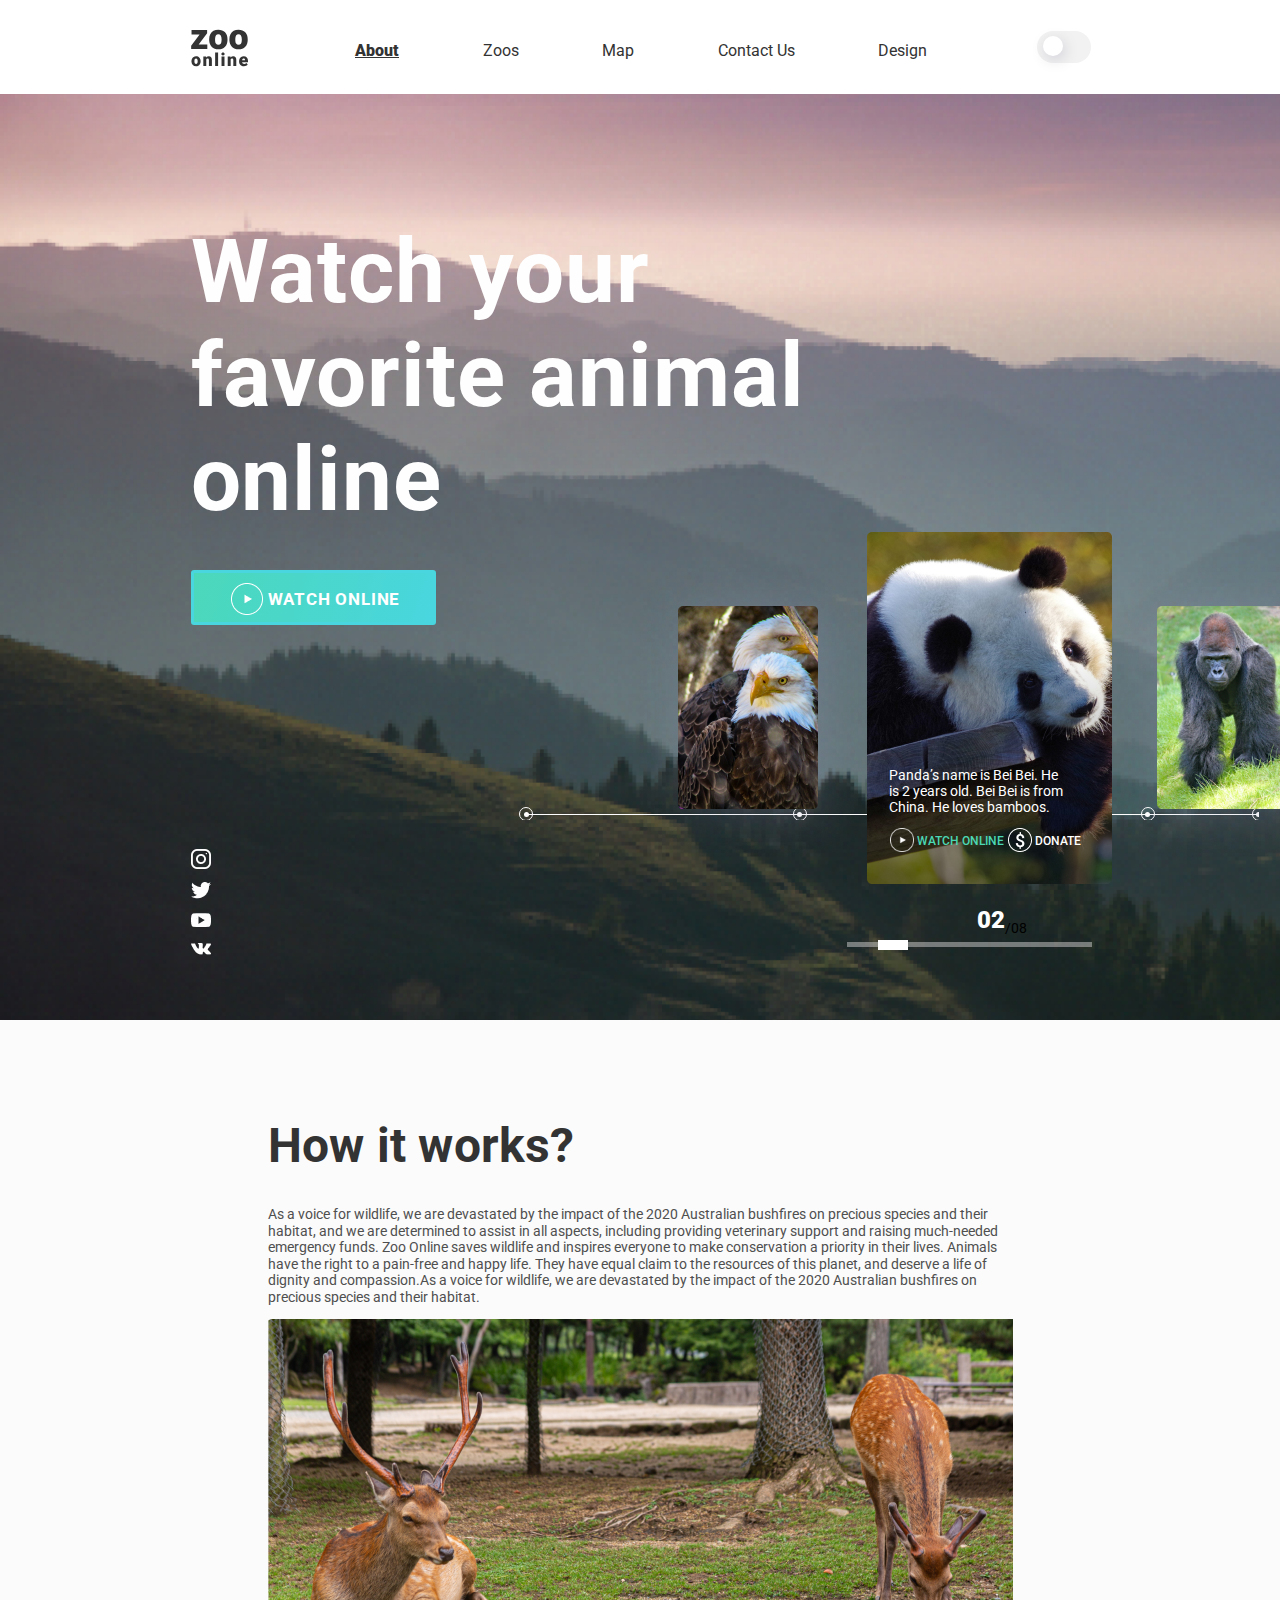
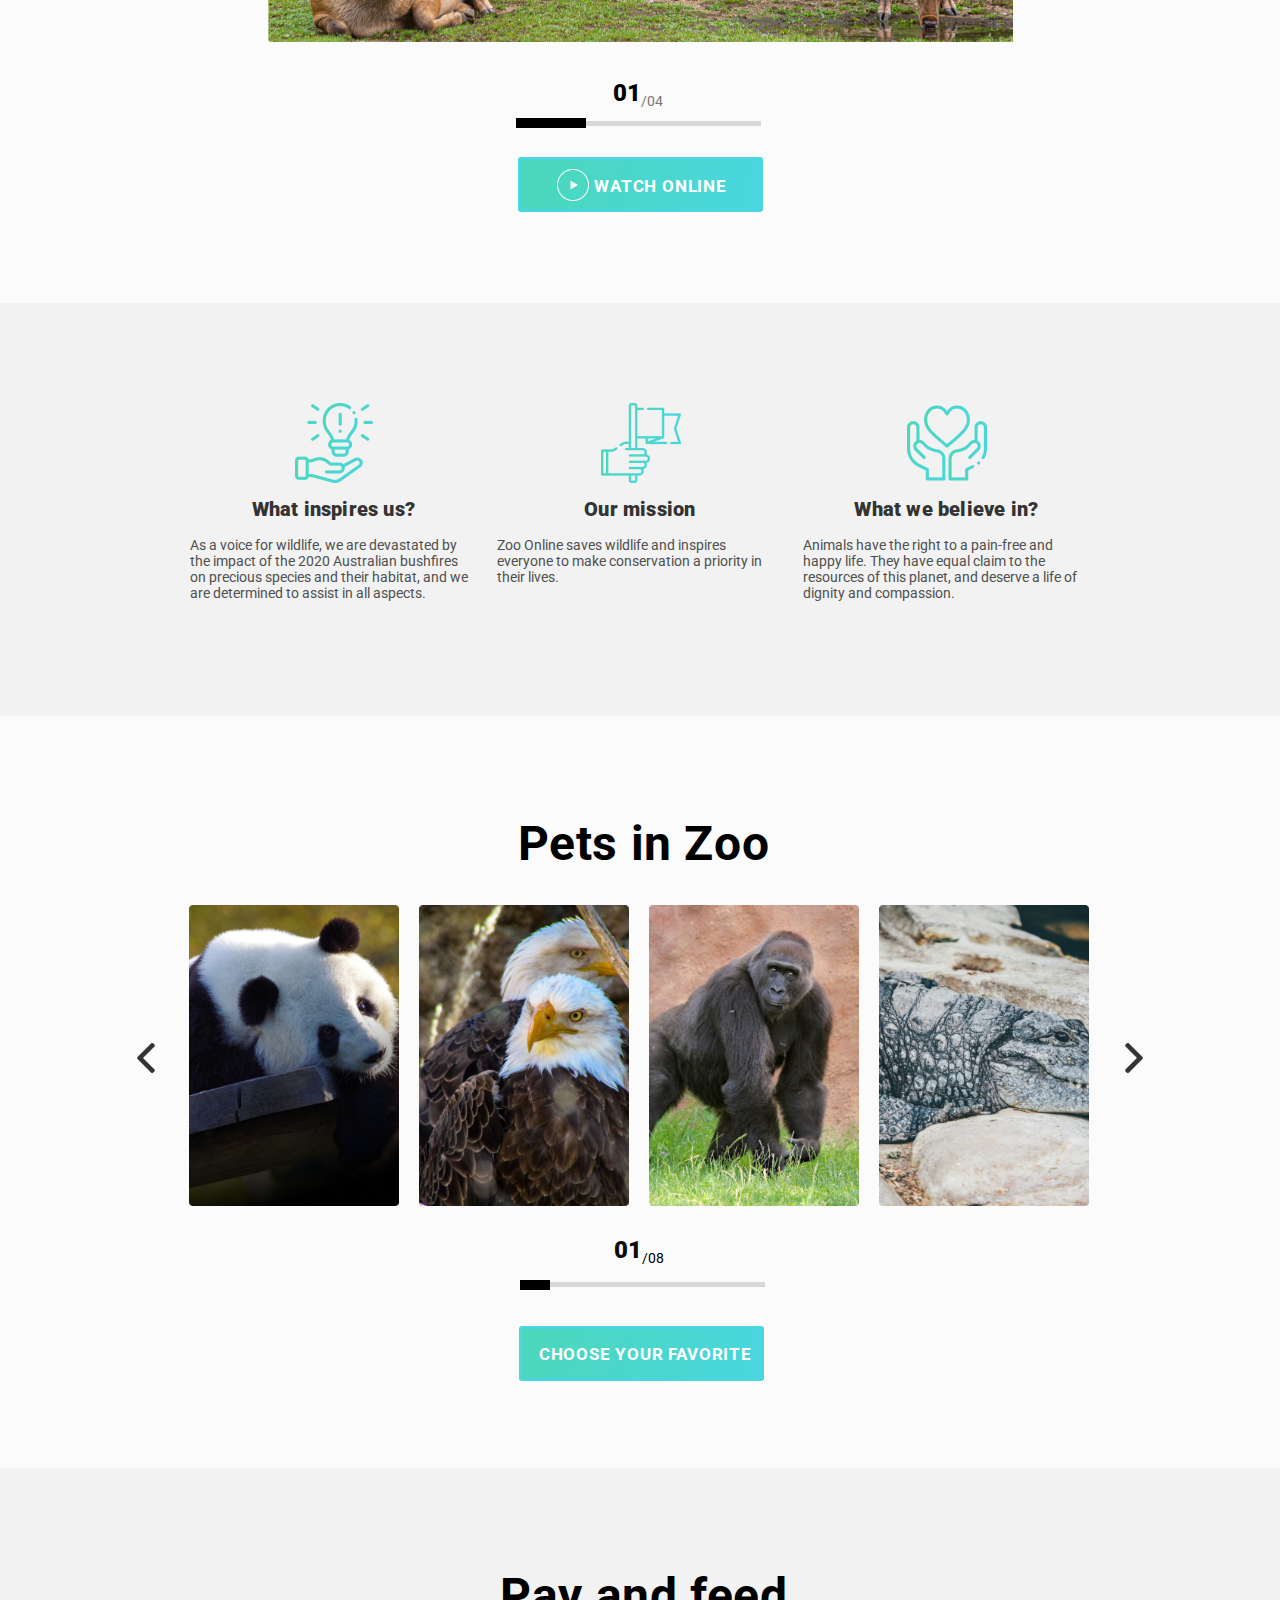
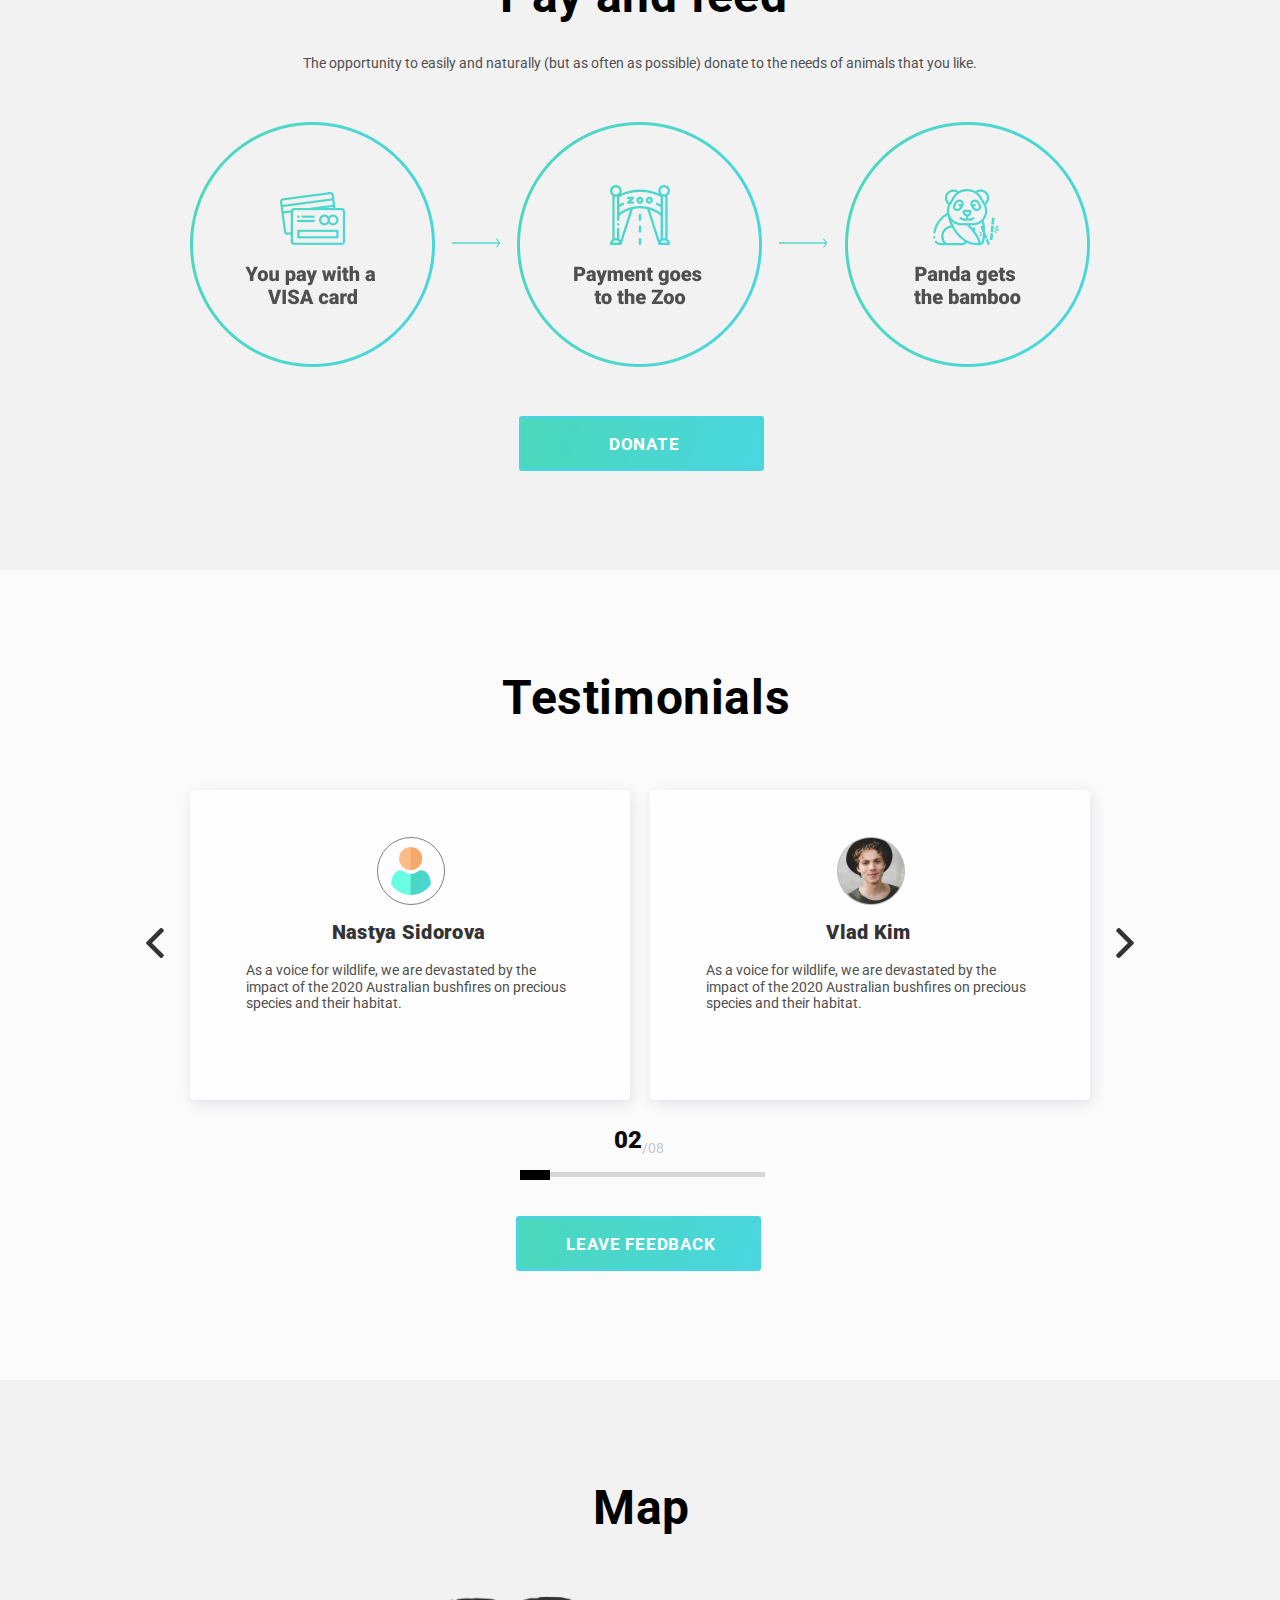
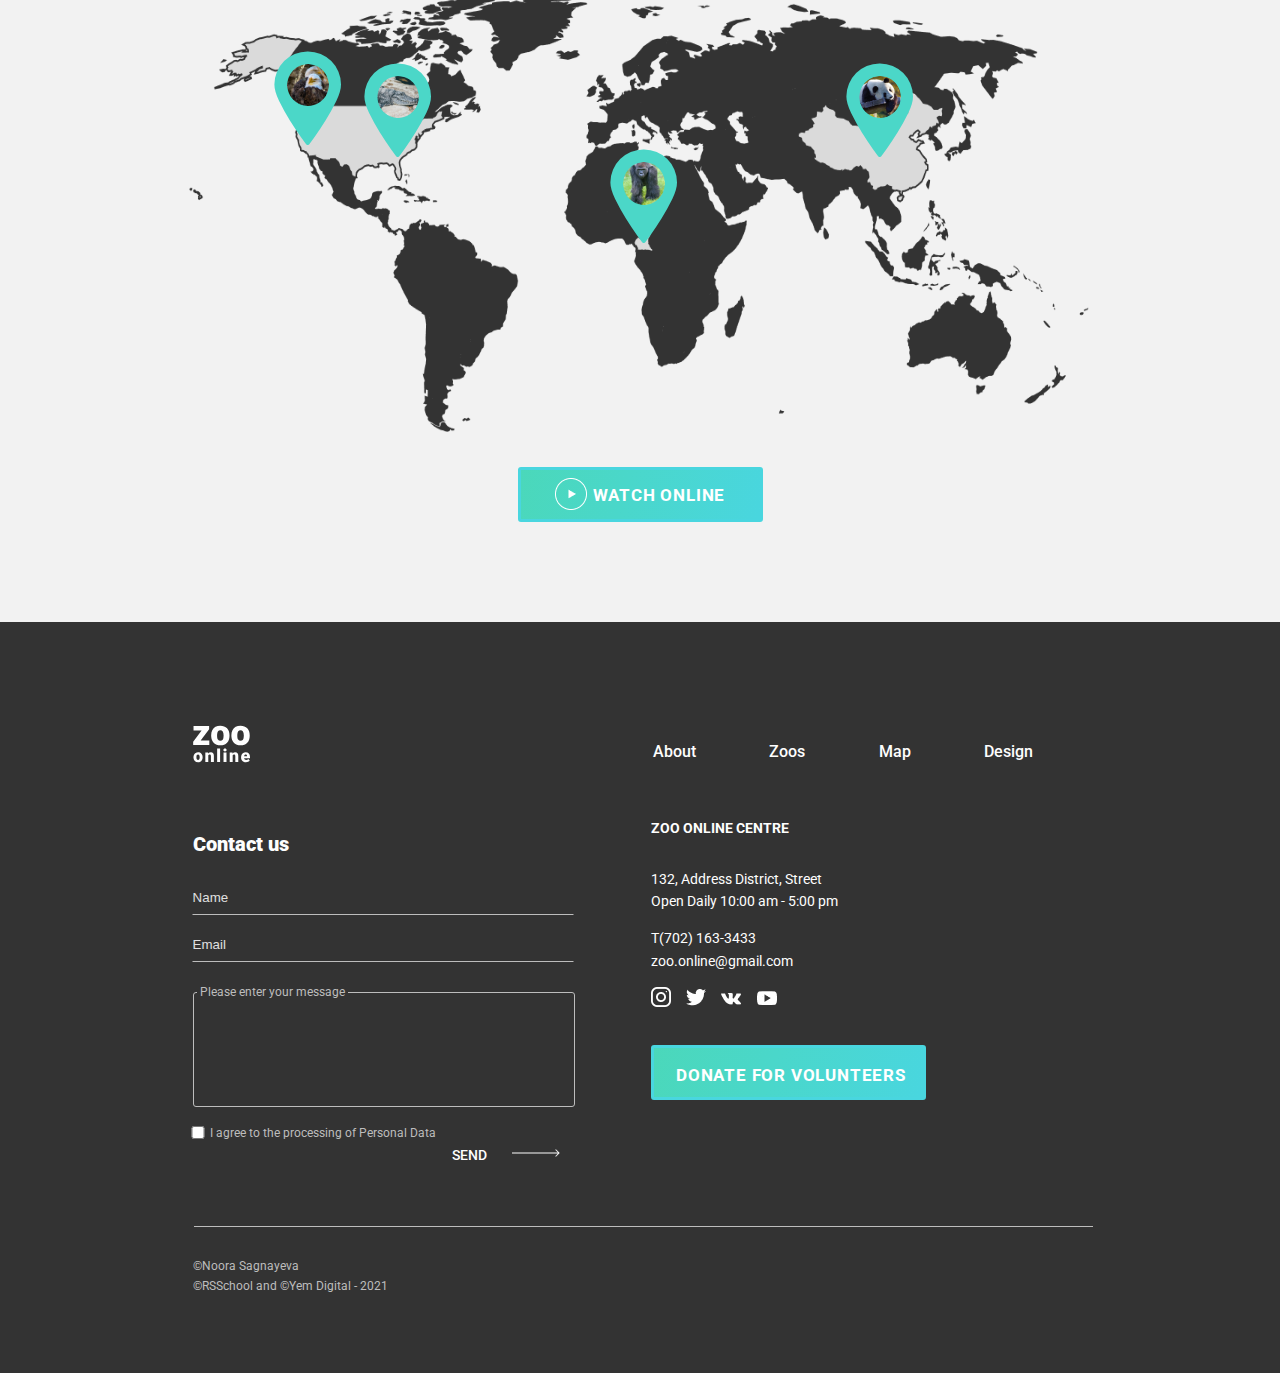
==== commit 04e20718: "feat: corrected first slider" ====
--- a/online-zoo/pages/Landing/html/index.html
+++ b/online-zoo/pages/Landing/html/index.html
@@ -70,6 +70,21 @@
                     <div class="smallR"></div>
                     <div class="bigR"></div>
                     <div class="line"></div>
+                <div class="firstdot">
+                    <div class="smallR"></div>
+                    <div class="bigR"></div>
+                    <div class="line"></div>
+                </div>
+                <div class="theconddot">
+                    <div class="smallR"></div>
+                    <div class="bigR"></div>
+                    <div class="line"></div>
+                </div>
+                <div class="thirddot">
+                    <div class="smallR"></div>
+                    <div class="bigR"></div>
+                    <div class="line"></div>
+                </div>
                 </div>
                <div class="animalsOnSlider">
                    <ul>
--- a/online-zoo/pages/Landing/css/style.css
+++ b/online-zoo/pages/Landing/css/style.css
@@ -394,6 +394,15 @@
     overflow: scroll;
    
 }
+.firstdot{
+    padding-left: 17%;
+}
+.theconddot{
+    padding-left: 47%;
+}
+.thirddot{
+    padding-left: 15%;
+}
 .lineOnAnimalSlider{
     position: absolute;
 width: 1060px;
@@ -420,13 +429,14 @@
     border: solid 1px #FFFFFF ;
 }
 .line{
-    position: relative;
+    position: absolute;
     width: 1063px;
     height: 1px;
     background-color: #FEFEFE;
     margin: 6.5px 0px 0px 6.5px;
     overflow: hidden;
 }
+
 .animalsOnSlider{
     
     position: relative;
@@ -2031,7 +2041,7 @@
         padding:66px 0px 0px 12.55%;
     }
     .lineOnAnimalSlider{
-       width: 560px; 
+       width: 740px; 
     margin-top: 339px ;
     margin-left:479px;
 
@@ -2040,6 +2050,15 @@
        margin: 0;
     margin-left:593px;
     margin-top: 100px;
+    }
+    .firstdot{
+        padding-left: 37%;
+    }
+    .theconddot{
+        padding-left: 47%;
+    }
+    .thirddot{
+        padding-left: 15%;
     }
     .animalsOnSlider  ul{
     
@@ -2567,9 +2586,18 @@
         margin-top: -11px;
     }
     .lineOnAnimalSlider{ 
-        width: 300px;   
+        width: 500px;   
     margin-top: 304px ;
     margin-left:52px;
+    }
+    .firstdot{
+        padding-left: 12%;
+    }
+    .theconddot{
+        display: none;
+    }
+    .thirddot{
+        display: none;
     }
     .animalsOnSlider{
        margin: 0;
@@ -3305,6 +3333,15 @@
         margin-left: 1px;
         margin-top: -15px;
         
+    }
+    .firstdot{
+        display: none;
+    }
+    .theconddot{
+        display: none;
+    }
+    .thirddot{
+        display: none;
     }
     .lineOnAnimalSlider{ 
         width: 150px;   
